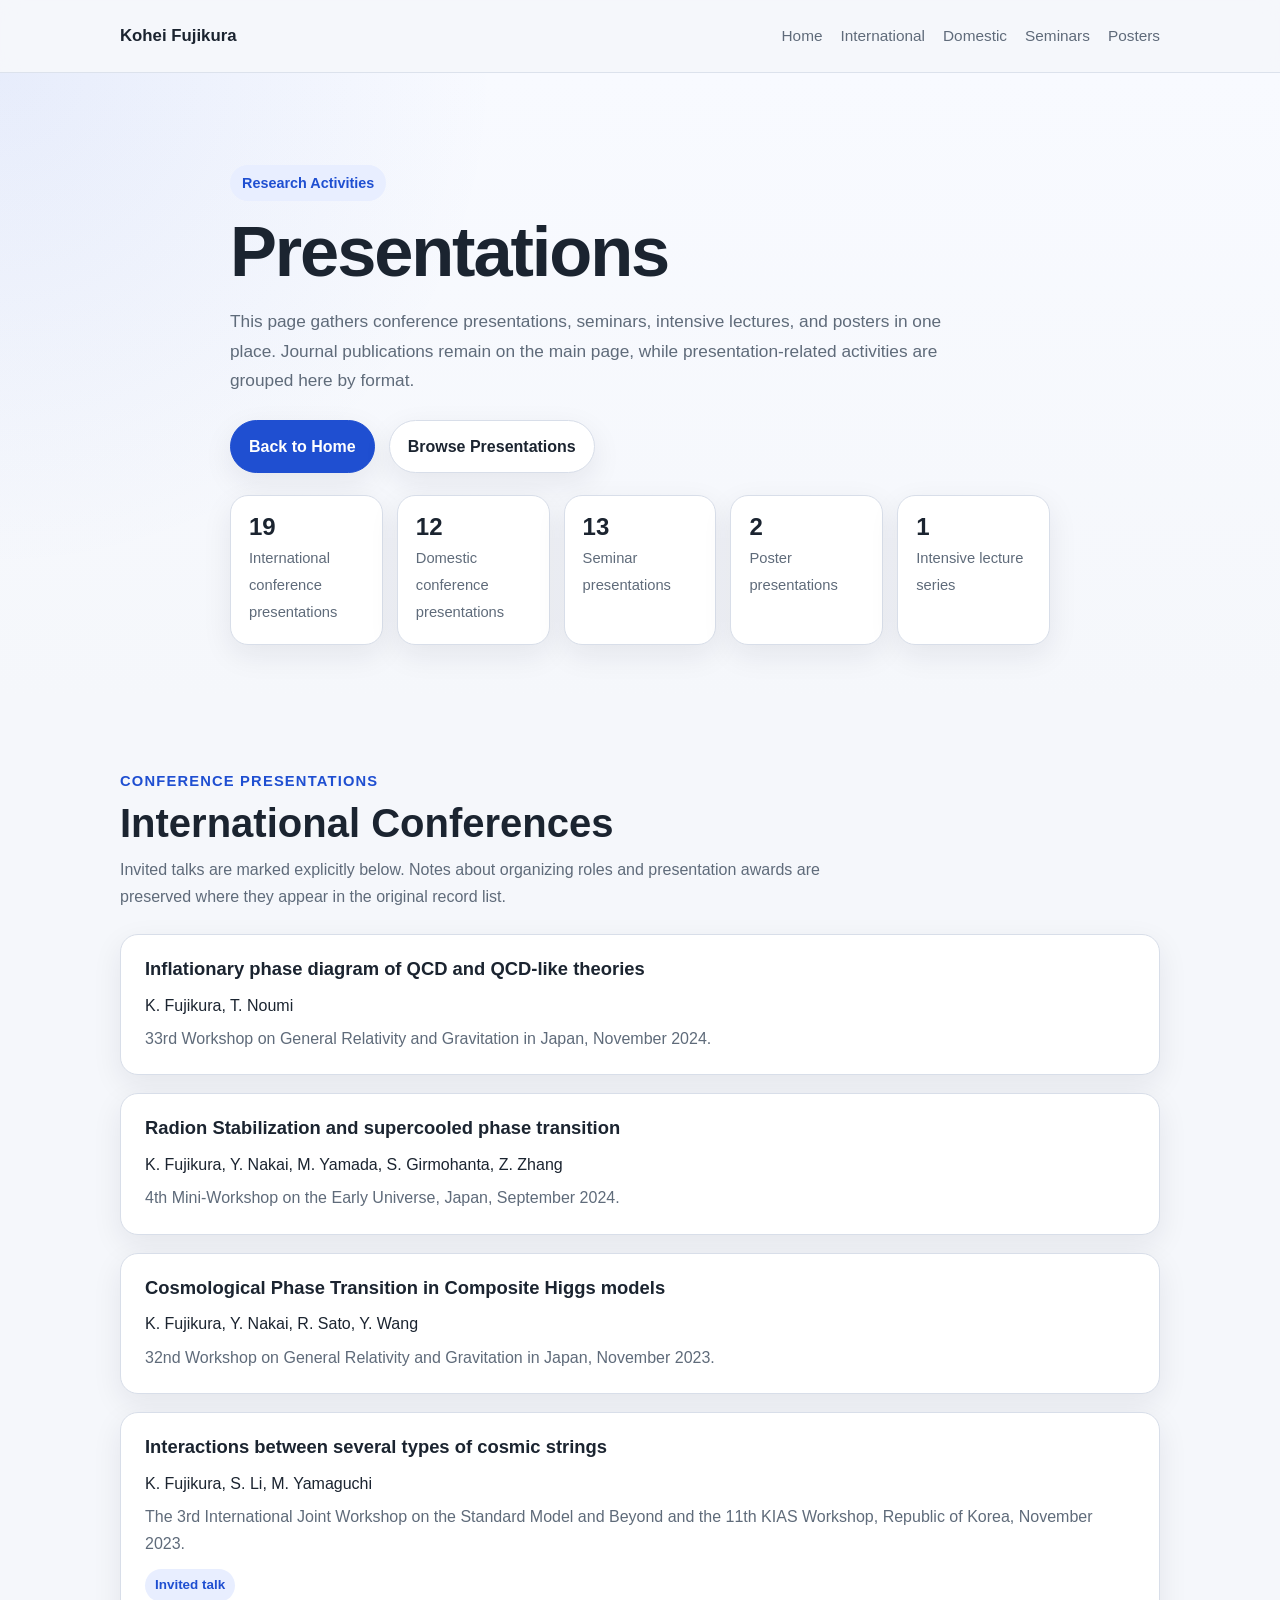
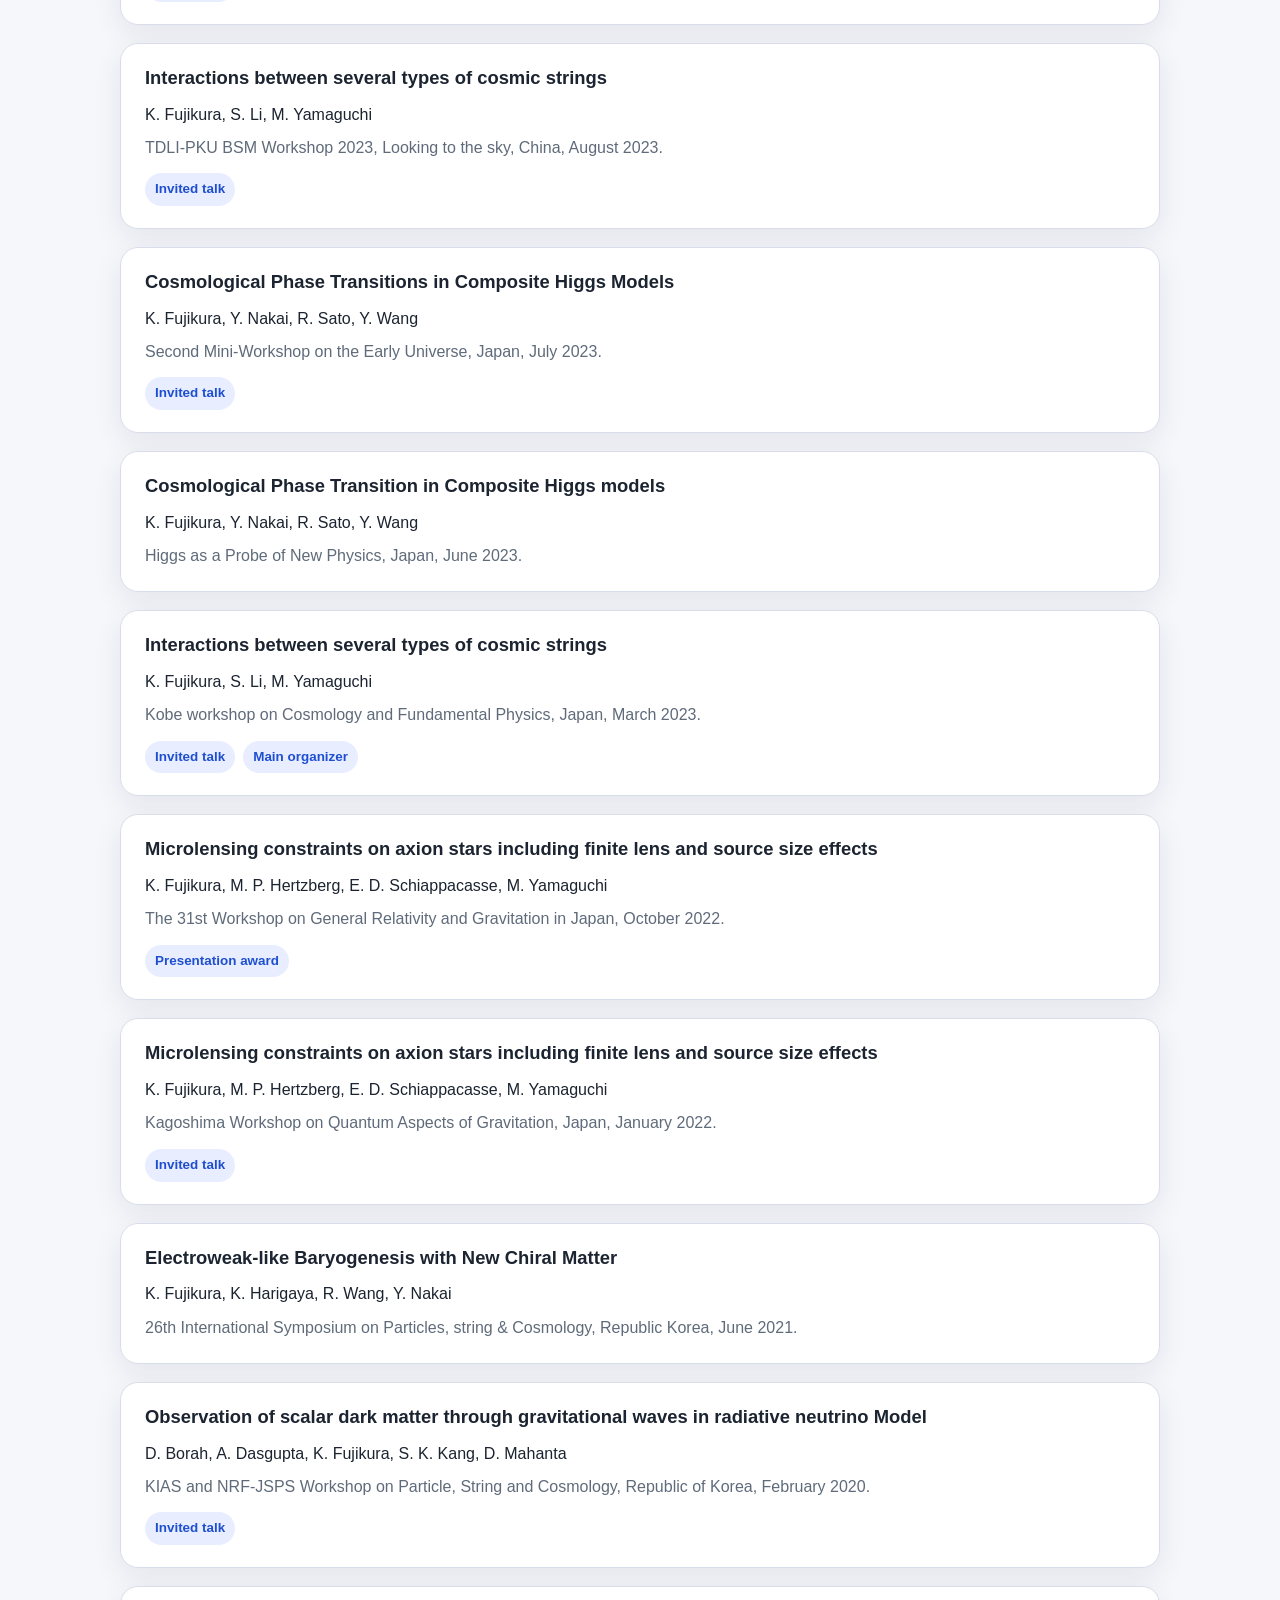
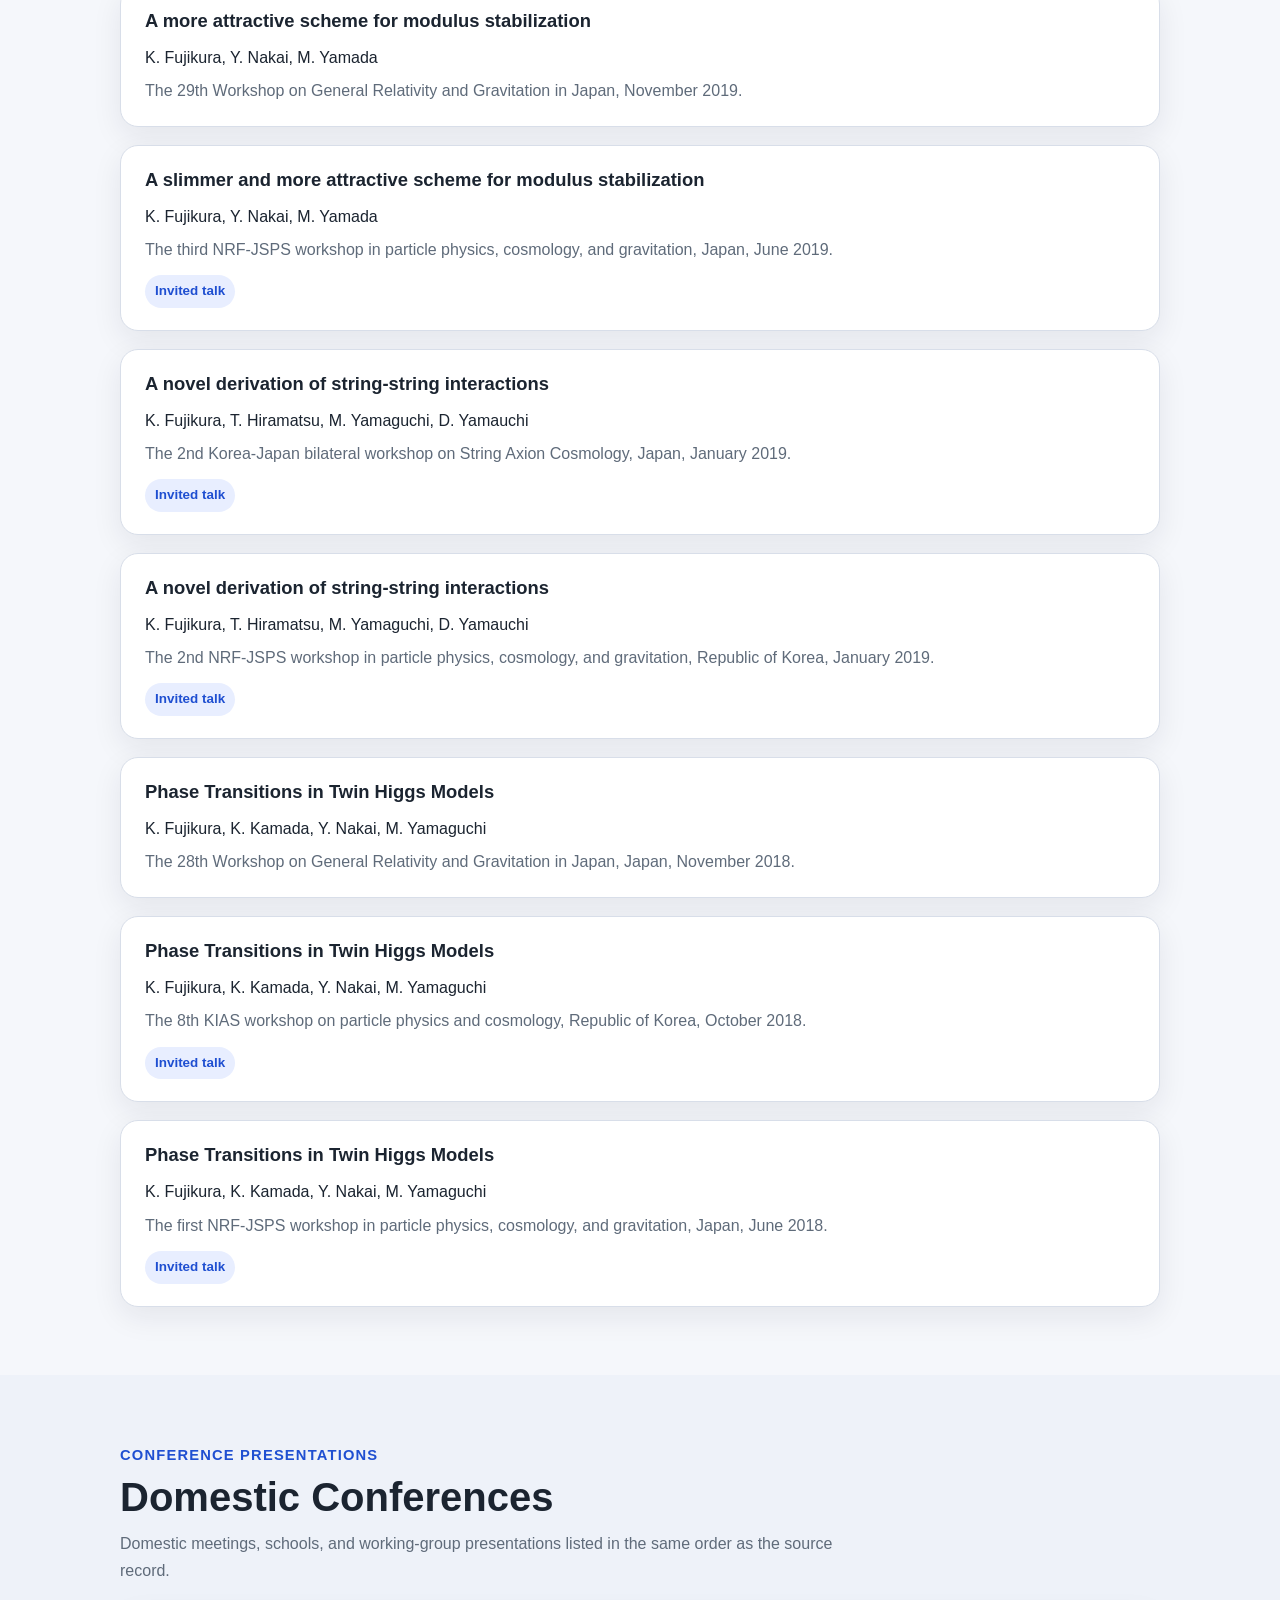
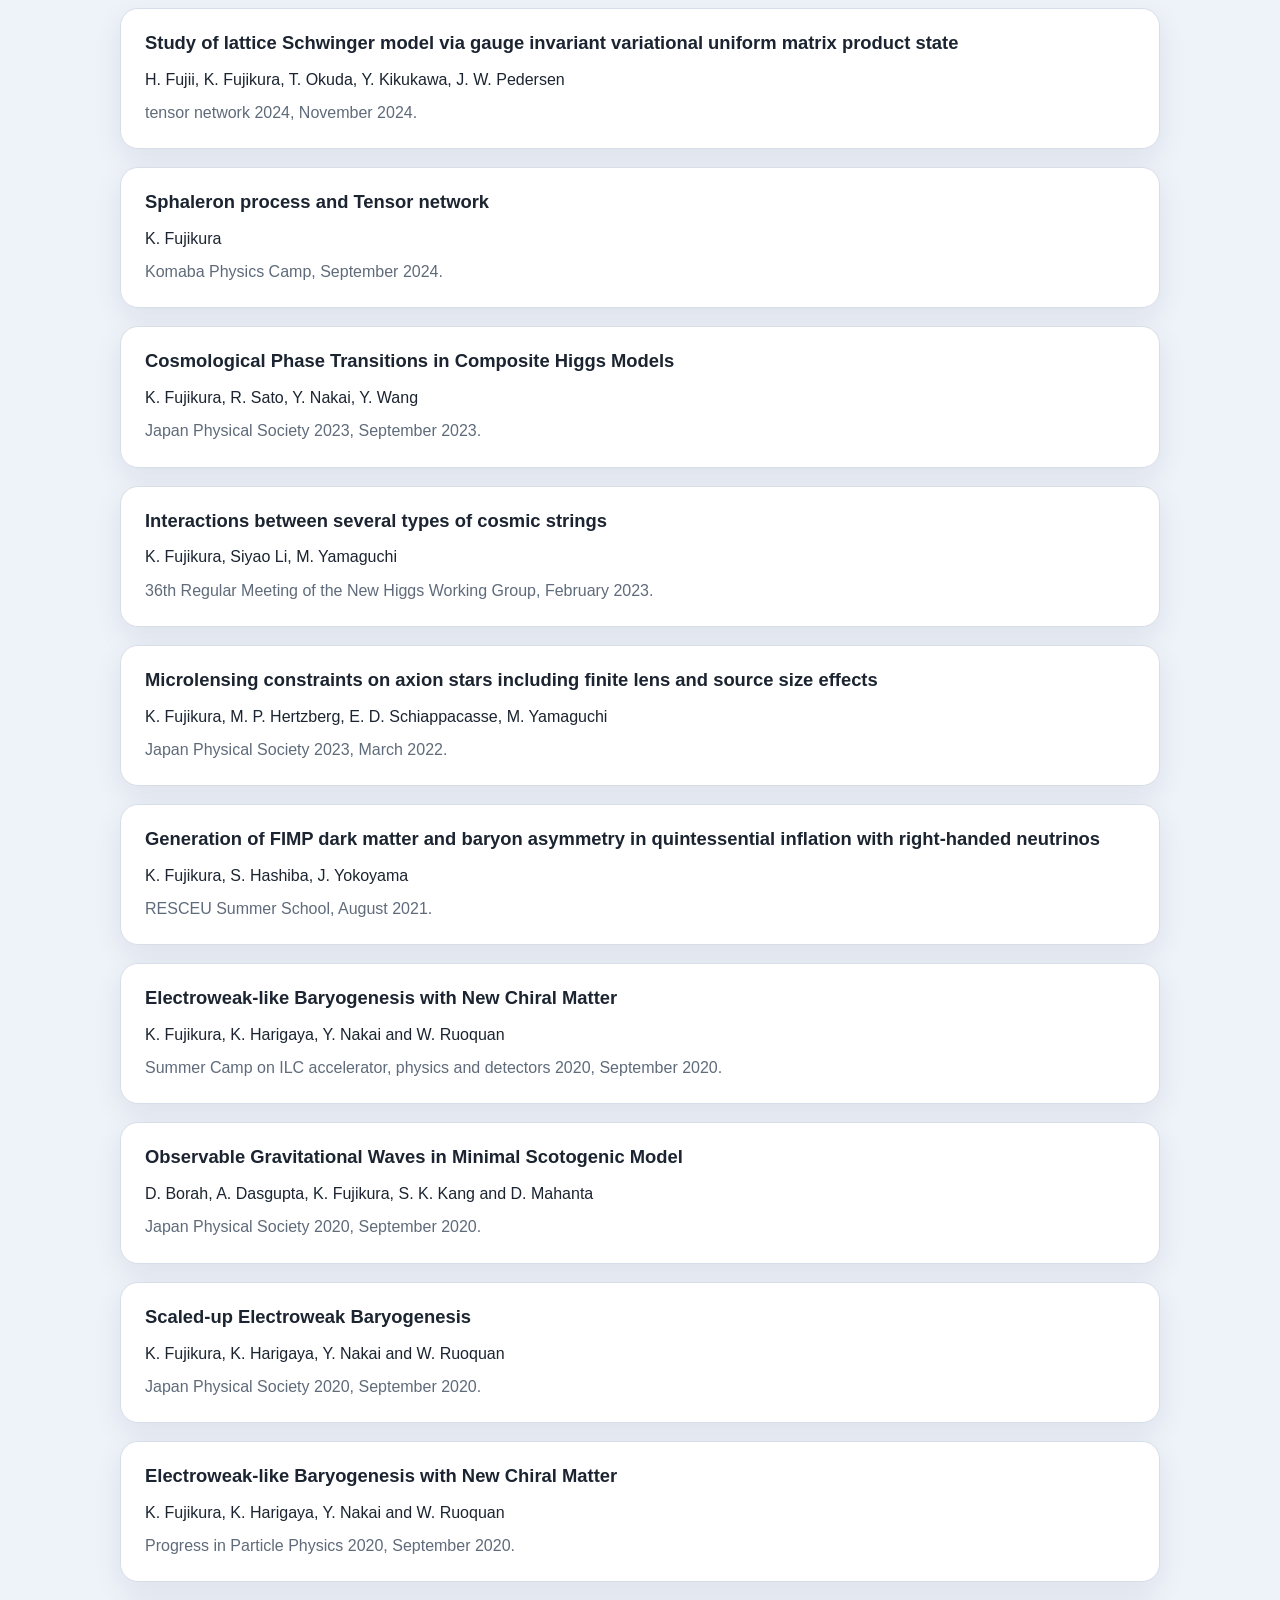
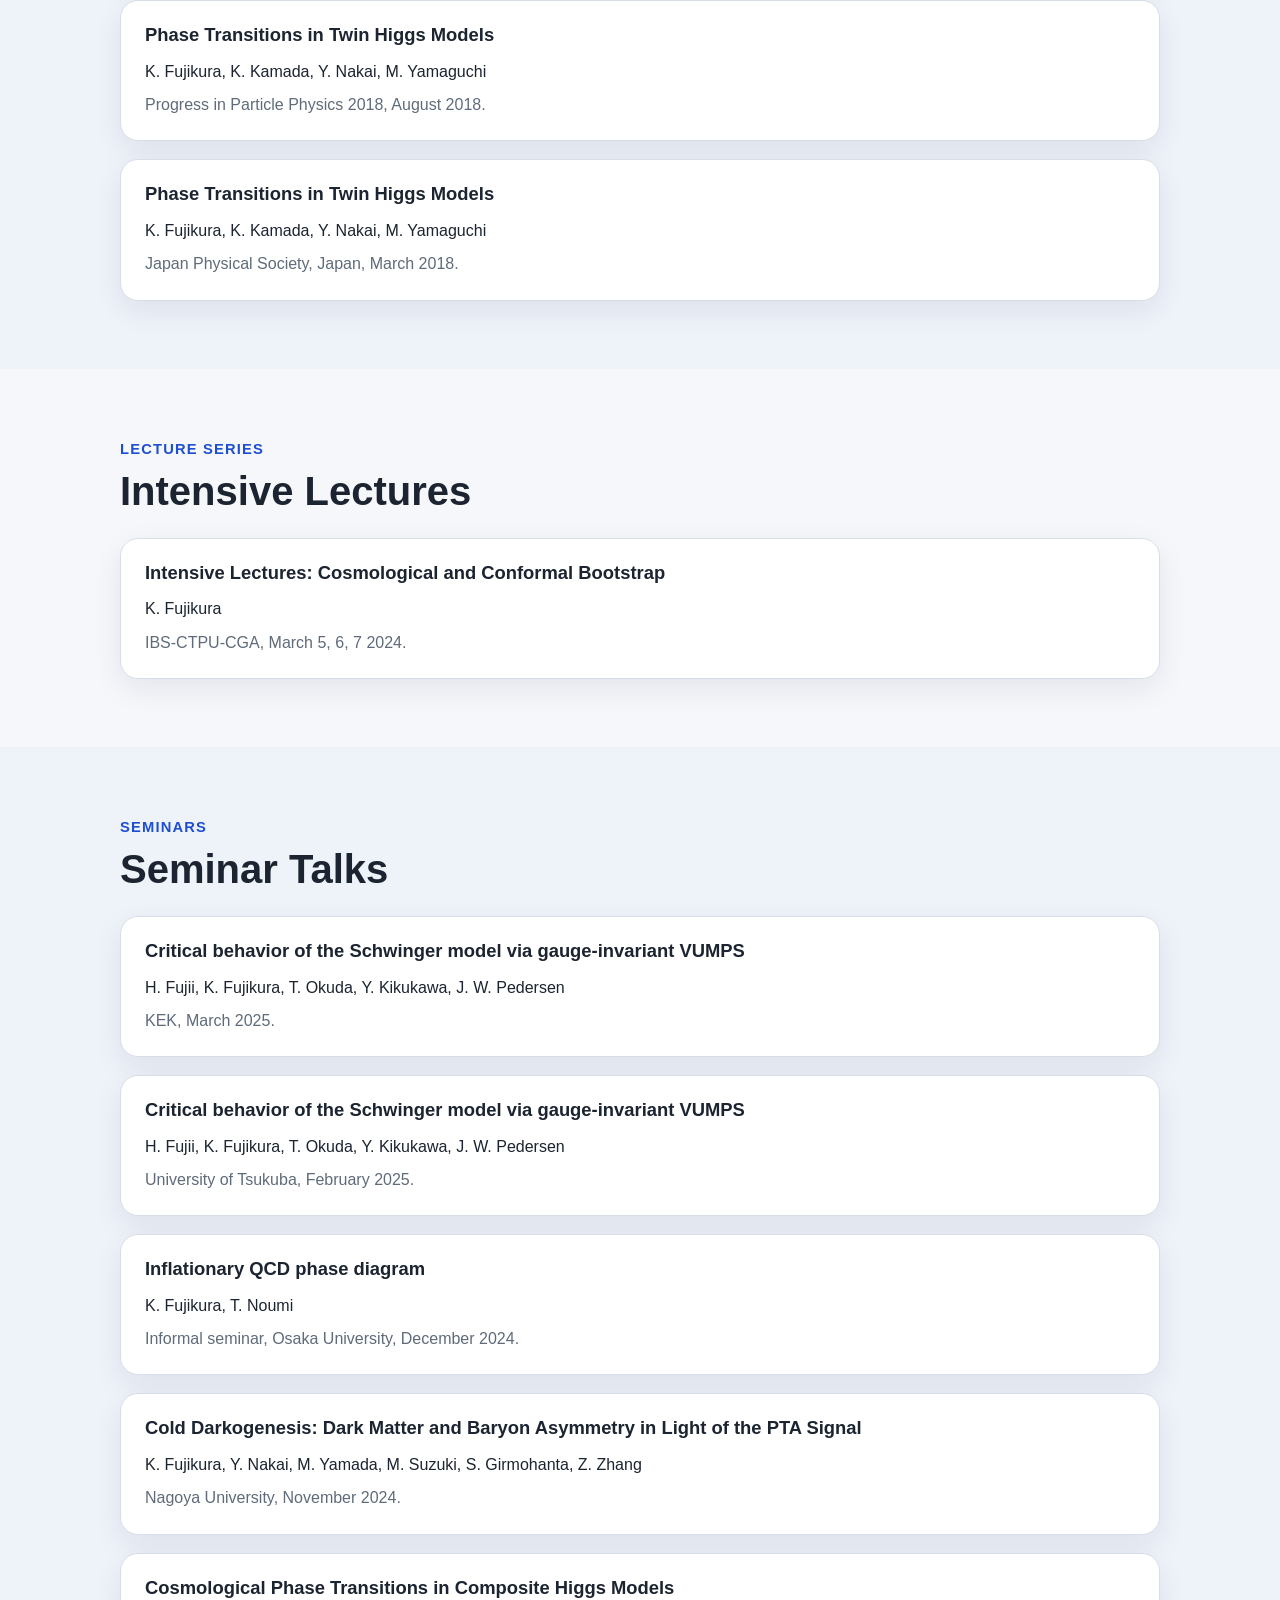
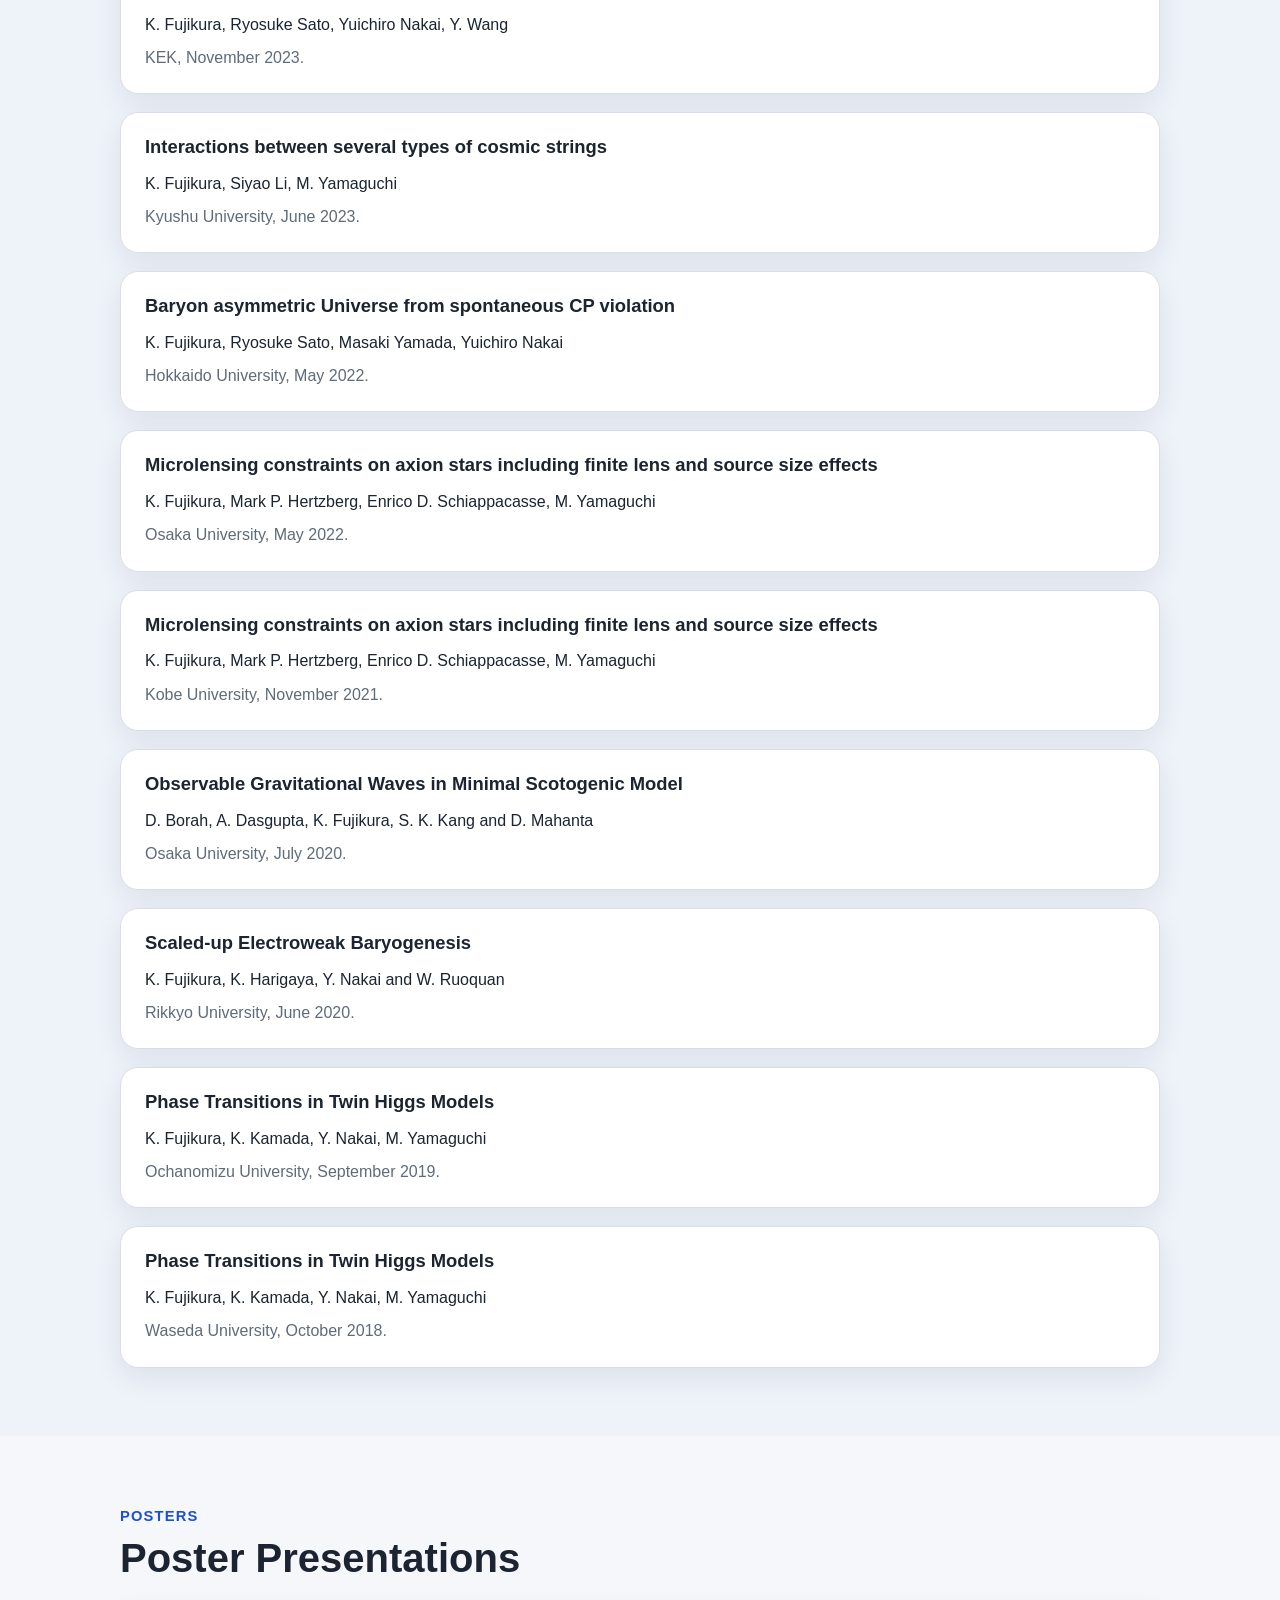
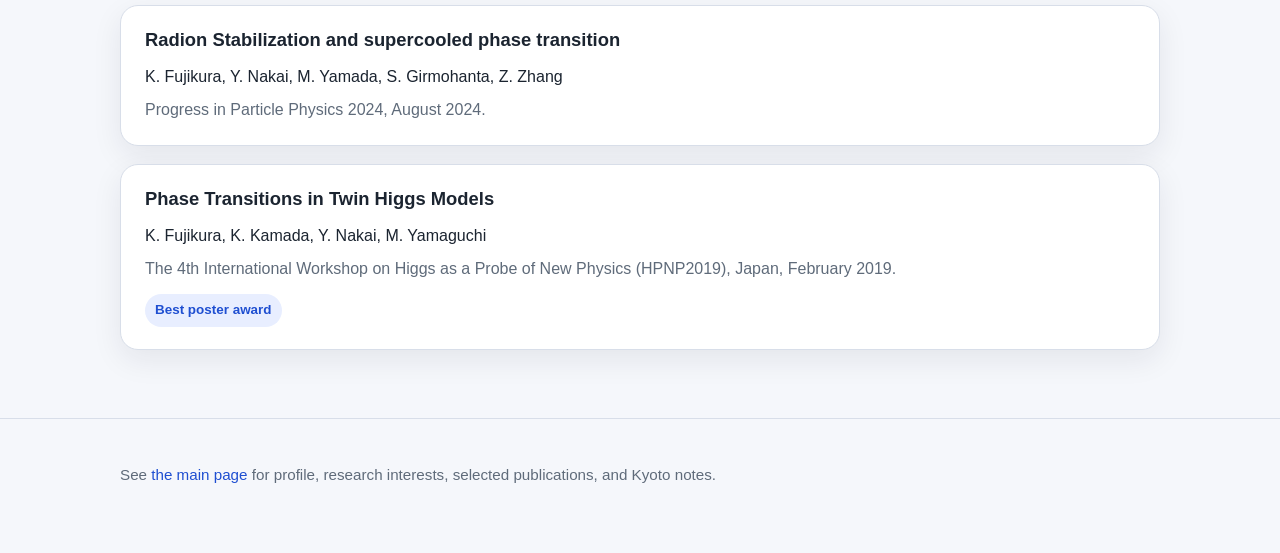
==== talks.html @ 51388316 "c" ====
<!DOCTYPE html>
<html lang="en">
<head>
  <meta charset="UTF-8">
  <meta name="viewport" content="width=device-width, initial-scale=1.0">
  <title>Presentations | Kohei Fujikura</title>
  <meta name="description" content="Conference presentations, seminars, intensive lectures, and posters by Kohei Fujikura.">
  <style>
    :root {
      --bg: #f5f7fb;
      --bg-alt: #eef2f9;
      --surface: #ffffff;
      --text: #1b2430;
      --muted: #5f6b7a;
      --line: #d8dee9;
      --accent: #1f4fd1;
      --accent-soft: #e8eeff;
      --max-width: 1040px;
      --radius: 18px;
      --shadow: 0 10px 30px rgba(20, 30, 50, 0.08);
    }

    * {
      box-sizing: border-box;
    }

    html {
      scroll-behavior: smooth;
    }

    body {
      margin: 0;
      font-family: -apple-system, BlinkMacSystemFont, "Segoe UI", Roboto, Helvetica, Arial, sans-serif;
      color: var(--text);
      background: var(--bg);
      line-height: 1.7;
    }

    a {
      color: var(--accent);
      text-decoration: none;
    }

    a:hover {
      text-decoration: underline;
    }

    .container {
      width: min(var(--max-width), calc(100% - 40px));
      margin: 0 auto;
    }

    .site-header {
      position: sticky;
      top: 0;
      z-index: 20;
      backdrop-filter: blur(10px);
      background: rgba(245, 247, 251, 0.9);
      border-bottom: 1px solid rgba(216, 222, 233, 0.85);
    }

    .nav {
      display: flex;
      justify-content: space-between;
      align-items: center;
      min-height: 72px;
      gap: 20px;
    }

    .logo {
      font-weight: 700;
      font-size: 1.05rem;
      color: var(--text);
    }

    .logo:hover {
      text-decoration: none;
    }

    .nav-links {
      display: flex;
      gap: 18px;
      flex-wrap: wrap;
    }

    .nav-links a {
      color: var(--muted);
      font-size: 0.96rem;
    }

    .hero {
      padding: 92px 0 56px;
      background:
        radial-gradient(circle at top left, rgba(31, 79, 209, 0.08), transparent 35%),
        linear-gradient(to bottom, #f8faff, #f5f7fb);
    }

    .hero-inner {
      max-width: 820px;
    }

    .eyebrow {
      display: inline-block;
      margin: 0 0 14px;
      padding: 6px 12px;
      border-radius: 999px;
      background: var(--accent-soft);
      color: var(--accent);
      font-size: 0.9rem;
      font-weight: 600;
    }

    .hero h1 {
      margin: 0 0 18px;
      font-size: clamp(2.4rem, 6vw, 4.4rem);
      line-height: 1.05;
      letter-spacing: -0.03em;
    }

    .hero-text {
      margin: 0 0 24px;
      color: var(--muted);
      font-size: 1.08rem;
      max-width: 720px;
    }

    .hero-links {
      display: flex;
      gap: 14px;
      flex-wrap: wrap;
      margin-bottom: 22px;
    }

    .button {
      display: inline-block;
      padding: 12px 18px;
      border-radius: 999px;
      border: 1px solid var(--line);
      background: var(--surface);
      color: var(--text);
      font-weight: 600;
      box-shadow: var(--shadow);
    }

    .button:hover {
      text-decoration: none;
      transform: translateY(-1px);
    }

    .button.primary {
      background: var(--accent);
      color: white;
      border-color: var(--accent);
    }

    .stats {
      display: grid;
      grid-template-columns: repeat(auto-fit, minmax(140px, 1fr));
      gap: 14px;
    }

    .stat-card,
    .card {
      background: var(--surface);
      border: 1px solid var(--line);
      border-radius: var(--radius);
      box-shadow: var(--shadow);
    }

    .stat-card {
      padding: 18px;
    }

    .stat-card strong {
      display: block;
      margin-bottom: 4px;
      font-size: 1.5rem;
      line-height: 1.1;
    }

    .stat-card span {
      color: var(--muted);
      font-size: 0.92rem;
    }

    .section {
      padding: 68px 0;
    }

    .section.alt {
      background: var(--bg-alt);
    }

    .section-heading {
      margin-bottom: 24px;
    }

    .section-label {
      margin: 0 0 6px;
      color: var(--accent);
      font-weight: 700;
      font-size: 0.92rem;
      text-transform: uppercase;
      letter-spacing: 0.08em;
    }

    .section h2 {
      margin: 0 0 10px;
      font-size: clamp(1.7rem, 4vw, 2.5rem);
      line-height: 1.15;
    }

    .section-intro {
      margin: 0;
      color: var(--muted);
      max-width: 760px;
    }

    .talk-list {
      display: grid;
      gap: 18px;
    }

    .card {
      padding: 22px 24px;
    }

    .talk-title {
      margin: 0 0 10px;
      font-size: 1.15rem;
      line-height: 1.35;
    }

    .talk-authors,
    .talk-meta,
    .talk-note {
      margin: 0;
    }

    .talk-authors {
      margin-bottom: 6px;
    }

    .talk-meta,
    .talk-note {
      color: var(--muted);
    }

    .talk-note {
      margin-top: 10px;
    }

    .badge-row {
      display: flex;
      gap: 8px;
      flex-wrap: wrap;
      margin-top: 12px;
    }

    .badge {
      display: inline-flex;
      align-items: center;
      padding: 5px 10px;
      border-radius: 999px;
      background: var(--accent-soft);
      color: var(--accent);
      font-size: 0.84rem;
      font-weight: 600;
    }

    .site-footer {
      padding: 28px 0 50px;
      border-top: 1px solid var(--line);
      background: var(--bg);
    }

    .footer-inner {
      color: var(--muted);
      font-size: 0.95rem;
    }

    @media (max-width: 720px) {
      .nav {
        padding: 12px 0;
        align-items: flex-start;
        flex-direction: column;
      }

      .hero {
        padding: 72px 0 46px;
      }

      .card,
      .stat-card {
        padding: 20px;
      }
    }
  </style>
</head>
<body>
  <header class="site-header">
    <div class="container nav">
      <a href="index.html" class="logo">Kohei Fujikura</a>
      <nav class="nav-links">
        <a href="index.html">Home</a>
        <a href="#international">International</a>
        <a href="#domestic">Domestic</a>
        <a href="#seminars">Seminars</a>
        <a href="#posters">Posters</a>
      </nav>
    </div>
  </header>

  <main>
    <section class="hero">
      <div class="container hero-inner">
        <span class="eyebrow">Research Activities</span>
        <h1>Presentations</h1>
        <p class="hero-text">
          This page gathers conference presentations, seminars, intensive lectures, and posters in one place. Journal publications remain on the main page, while presentation-related activities are grouped here by format.
        </p>
        <div class="hero-links">
          <a class="button primary" href="index.html">Back to Home</a>
          <a class="button" href="#international">Browse Presentations</a>
        </div>
        <div class="stats">
          <div class="stat-card">
            <strong>19</strong>
            <span>International conference presentations</span>
          </div>
          <div class="stat-card">
            <strong>12</strong>
            <span>Domestic conference presentations</span>
          </div>
          <div class="stat-card">
            <strong>13</strong>
            <span>Seminar presentations</span>
          </div>
          <div class="stat-card">
            <strong>2</strong>
            <span>Poster presentations</span>
          </div>
          <div class="stat-card">
            <strong>1</strong>
            <span>Intensive lecture series</span>
          </div>
        </div>
      </div>
    </section>

    <section id="international" class="section">
      <div class="container">
        <div class="section-heading">
          <p class="section-label">Conference Presentations</p>
          <h2>International Conferences</h2>
          <p class="section-intro">
            Invited talks are marked explicitly below. Notes about organizing roles and presentation awards are preserved where they appear in the original record list.
          </p>
        </div>
        <div class="talk-list">
          <article class="card">
            <h3 class="talk-title">Inflationary phase diagram of QCD and QCD-like theories</h3>
            <p class="talk-authors">K. Fujikura, T. Noumi</p>
            <p class="talk-meta">33rd Workshop on General Relativity and Gravitation in Japan, November 2024.</p>
          </article>
          <article class="card">
            <h3 class="talk-title">Radion Stabilization and supercooled phase transition</h3>
            <p class="talk-authors">K. Fujikura, Y. Nakai, M. Yamada, S. Girmohanta, Z. Zhang</p>
            <p class="talk-meta">4th Mini-Workshop on the Early Universe, Japan, September 2024.</p>
          </article>
          <article class="card">
            <h3 class="talk-title">Cosmological Phase Transition in Composite Higgs models</h3>
            <p class="talk-authors">K. Fujikura, Y. Nakai, R. Sato, Y. Wang</p>
            <p class="talk-meta">32nd Workshop on General Relativity and Gravitation in Japan, November 2023.</p>
          </article>
          <article class="card">
            <h3 class="talk-title">Interactions between several types of cosmic strings</h3>
            <p class="talk-authors">K. Fujikura, S. Li, M. Yamaguchi</p>
            <p class="talk-meta">The 3rd International Joint Workshop on the Standard Model and Beyond and the 11th KIAS Workshop, Republic of Korea, November 2023.</p>
            <div class="badge-row">
              <span class="badge">Invited talk</span>
            </div>
          </article>
          <article class="card">
            <h3 class="talk-title">Interactions between several types of cosmic strings</h3>
            <p class="talk-authors">K. Fujikura, S. Li, M. Yamaguchi</p>
            <p class="talk-meta">TDLI-PKU BSM Workshop 2023, Looking to the sky, China, August 2023.</p>
            <div class="badge-row">
              <span class="badge">Invited talk</span>
            </div>
          </article>
          <article class="card">
            <h3 class="talk-title">Cosmological Phase Transitions in Composite Higgs Models</h3>
            <p class="talk-authors">K. Fujikura, Y. Nakai, R. Sato, Y. Wang</p>
            <p class="talk-meta">Second Mini-Workshop on the Early Universe, Japan, July 2023.</p>
            <div class="badge-row">
              <span class="badge">Invited talk</span>
            </div>
          </article>
          <article class="card">
            <h3 class="talk-title">Cosmological Phase Transition in Composite Higgs models</h3>
            <p class="talk-authors">K. Fujikura, Y. Nakai, R. Sato, Y. Wang</p>
            <p class="talk-meta">Higgs as a Probe of New Physics, Japan, June 2023.</p>
          </article>
          <article class="card">
            <h3 class="talk-title">Interactions between several types of cosmic strings</h3>
            <p class="talk-authors">K. Fujikura, S. Li, M. Yamaguchi</p>
            <p class="talk-meta">Kobe workshop on Cosmology and Fundamental Physics, Japan, March 2023.</p>
            <div class="badge-row">
              <span class="badge">Invited talk</span>
              <span class="badge">Main organizer</span>
            </div>
          </article>
          <article class="card">
            <h3 class="talk-title">Microlensing constraints on axion stars including finite lens and source size effects</h3>
            <p class="talk-authors">K. Fujikura, M. P. Hertzberg, E. D. Schiappacasse, M. Yamaguchi</p>
            <p class="talk-meta">The 31st Workshop on General Relativity and Gravitation in Japan, October 2022.</p>
            <div class="badge-row">
              <span class="badge">Presentation award</span>
            </div>
          </article>
          <article class="card">
            <h3 class="talk-title">Microlensing constraints on axion stars including finite lens and source size effects</h3>
            <p class="talk-authors">K. Fujikura, M. P. Hertzberg, E. D. Schiappacasse, M. Yamaguchi</p>
            <p class="talk-meta">Kagoshima Workshop on Quantum Aspects of Gravitation, Japan, January 2022.</p>
            <div class="badge-row">
              <span class="badge">Invited talk</span>
            </div>
          </article>
          <article class="card">
            <h3 class="talk-title">Electroweak-like Baryogenesis with New Chiral Matter</h3>
            <p class="talk-authors">K. Fujikura, K. Harigaya, R. Wang, Y. Nakai</p>
            <p class="talk-meta">26th International Symposium on Particles, string &amp; Cosmology, Republic Korea, June 2021.</p>
          </article>
          <article class="card">
            <h3 class="talk-title">Observation of scalar dark matter through gravitational waves in radiative neutrino Model</h3>
            <p class="talk-authors">D. Borah, A. Dasgupta, K. Fujikura, S. K. Kang, D. Mahanta</p>
            <p class="talk-meta">KIAS and NRF-JSPS Workshop on Particle, String and Cosmology, Republic of Korea, February 2020.</p>
            <div class="badge-row">
              <span class="badge">Invited talk</span>
            </div>
          </article>
          <article class="card">
            <h3 class="talk-title">A more attractive scheme for modulus stabilization</h3>
            <p class="talk-authors">K. Fujikura, Y. Nakai, M. Yamada</p>
            <p class="talk-meta">The 29th Workshop on General Relativity and Gravitation in Japan, November 2019.</p>
          </article>
          <article class="card">
            <h3 class="talk-title">A slimmer and more attractive scheme for modulus stabilization</h3>
            <p class="talk-authors">K. Fujikura, Y. Nakai, M. Yamada</p>
            <p class="talk-meta">The third NRF-JSPS workshop in particle physics, cosmology, and gravitation, Japan, June 2019.</p>
            <div class="badge-row">
              <span class="badge">Invited talk</span>
            </div>
          </article>
          <article class="card">
            <h3 class="talk-title">A novel derivation of string-string interactions</h3>
            <p class="talk-authors">K. Fujikura, T. Hiramatsu, M. Yamaguchi, D. Yamauchi</p>
            <p class="talk-meta">The 2nd Korea-Japan bilateral workshop on String Axion Cosmology, Japan, January 2019.</p>
            <div class="badge-row">
              <span class="badge">Invited talk</span>
            </div>
          </article>
          <article class="card">
            <h3 class="talk-title">A novel derivation of string-string interactions</h3>
            <p class="talk-authors">K. Fujikura, T. Hiramatsu, M. Yamaguchi, D. Yamauchi</p>
            <p class="talk-meta">The 2nd NRF-JSPS workshop in particle physics, cosmology, and gravitation, Republic of Korea, January 2019.</p>
            <div class="badge-row">
              <span class="badge">Invited talk</span>
            </div>
          </article>
          <article class="card">
            <h3 class="talk-title">Phase Transitions in Twin Higgs Models</h3>
            <p class="talk-authors">K. Fujikura, K. Kamada, Y. Nakai, M. Yamaguchi</p>
            <p class="talk-meta">The 28th Workshop on General Relativity and Gravitation in Japan, Japan, November 2018.</p>
          </article>
          <article class="card">
            <h3 class="talk-title">Phase Transitions in Twin Higgs Models</h3>
            <p class="talk-authors">K. Fujikura, K. Kamada, Y. Nakai, M. Yamaguchi</p>
            <p class="talk-meta">The 8th KIAS workshop on particle physics and cosmology, Republic of Korea, October 2018.</p>
            <div class="badge-row">
              <span class="badge">Invited talk</span>
            </div>
          </article>
          <article class="card">
            <h3 class="talk-title">Phase Transitions in Twin Higgs Models</h3>
            <p class="talk-authors">K. Fujikura, K. Kamada, Y. Nakai, M. Yamaguchi</p>
            <p class="talk-meta">The first NRF-JSPS workshop in particle physics, cosmology, and gravitation, Japan, June 2018.</p>
            <div class="badge-row">
              <span class="badge">Invited talk</span>
            </div>
          </article>
        </div>
      </div>
    </section>

    <section id="domestic" class="section alt">
      <div class="container">
        <div class="section-heading">
          <p class="section-label">Conference Presentations</p>
          <h2>Domestic Conferences</h2>
          <p class="section-intro">
            Domestic meetings, schools, and working-group presentations listed in the same order as the source record.
          </p>
        </div>
        <div class="talk-list">
          <article class="card">
            <h3 class="talk-title">Study of lattice Schwinger model via gauge invariant variational uniform matrix product state</h3>
            <p class="talk-authors">H. Fujii, K. Fujikura, T. Okuda, Y. Kikukawa, J. W. Pedersen</p>
            <p class="talk-meta">tensor network 2024, November 2024.</p>
          </article>
          <article class="card">
            <h3 class="talk-title">Sphaleron process and Tensor network</h3>
            <p class="talk-authors">K. Fujikura</p>
            <p class="talk-meta">Komaba Physics Camp, September 2024.</p>
          </article>
          <article class="card">
            <h3 class="talk-title">Cosmological Phase Transitions in Composite Higgs Models</h3>
            <p class="talk-authors">K. Fujikura, R. Sato, Y. Nakai, Y. Wang</p>
            <p class="talk-meta">Japan Physical Society 2023, September 2023.</p>
          </article>
          <article class="card">
            <h3 class="talk-title">Interactions between several types of cosmic strings</h3>
            <p class="talk-authors">K. Fujikura, Siyao Li, M. Yamaguchi</p>
            <p class="talk-meta">36th Regular Meeting of the New Higgs Working Group, February 2023.</p>
          </article>
          <article class="card">
            <h3 class="talk-title">Microlensing constraints on axion stars including finite lens and source size effects</h3>
            <p class="talk-authors">K. Fujikura, M. P. Hertzberg, E. D. Schiappacasse, M. Yamaguchi</p>
            <p class="talk-meta">Japan Physical Society 2023, March 2022.</p>
          </article>
          <article class="card">
            <h3 class="talk-title">Generation of FIMP dark matter and baryon asymmetry in quintessential inflation with right-handed neutrinos</h3>
            <p class="talk-authors">K. Fujikura, S. Hashiba, J. Yokoyama</p>
            <p class="talk-meta">RESCEU Summer School, August 2021.</p>
          </article>
          <article class="card">
            <h3 class="talk-title">Electroweak-like Baryogenesis with New Chiral Matter</h3>
            <p class="talk-authors">K. Fujikura, K. Harigaya, Y. Nakai and W. Ruoquan</p>
            <p class="talk-meta">Summer Camp on ILC accelerator, physics and detectors 2020, September 2020.</p>
          </article>
          <article class="card">
            <h3 class="talk-title">Observable Gravitational Waves in Minimal Scotogenic Model</h3>
            <p class="talk-authors">D. Borah, A. Dasgupta, K. Fujikura, S. K. Kang and D. Mahanta</p>
            <p class="talk-meta">Japan Physical Society 2020, September 2020.</p>
          </article>
          <article class="card">
            <h3 class="talk-title">Scaled-up Electroweak Baryogenesis</h3>
            <p class="talk-authors">K. Fujikura, K. Harigaya, Y. Nakai and W. Ruoquan</p>
            <p class="talk-meta">Japan Physical Society 2020, September 2020.</p>
          </article>
          <article class="card">
            <h3 class="talk-title">Electroweak-like Baryogenesis with New Chiral Matter</h3>
            <p class="talk-authors">K. Fujikura, K. Harigaya, Y. Nakai and W. Ruoquan</p>
            <p class="talk-meta">Progress in Particle Physics 2020, September 2020.</p>
          </article>
          <article class="card">
            <h3 class="talk-title">Phase Transitions in Twin Higgs Models</h3>
            <p class="talk-authors">K. Fujikura, K. Kamada, Y. Nakai, M. Yamaguchi</p>
            <p class="talk-meta">Progress in Particle Physics 2018, August 2018.</p>
          </article>
          <article class="card">
            <h3 class="talk-title">Phase Transitions in Twin Higgs Models</h3>
            <p class="talk-authors">K. Fujikura, K. Kamada, Y. Nakai, M. Yamaguchi</p>
            <p class="talk-meta">Japan Physical Society, Japan, March 2018.</p>
          </article>
        </div>
      </div>
    </section>

    <section id="lectures" class="section">
      <div class="container">
        <div class="section-heading">
          <p class="section-label">Lecture Series</p>
          <h2>Intensive Lectures</h2>
        </div>
        <div class="talk-list">
          <article class="card">
            <h3 class="talk-title">Intensive Lectures: Cosmological and Conformal Bootstrap</h3>
            <p class="talk-authors">K. Fujikura</p>
            <p class="talk-meta">IBS-CTPU-CGA, March 5, 6, 7 2024.</p>
          </article>
        </div>
      </div>
    </section>

    <section id="seminars" class="section alt">
      <div class="container">
        <div class="section-heading">
          <p class="section-label">Seminars</p>
          <h2>Seminar Talks</h2>
        </div>
        <div class="talk-list">
          <article class="card">
            <h3 class="talk-title">Critical behavior of the Schwinger model via gauge-invariant VUMPS</h3>
            <p class="talk-authors">H. Fujii, K. Fujikura, T. Okuda, Y. Kikukawa, J. W. Pedersen</p>
            <p class="talk-meta">KEK, March 2025.</p>
          </article>
          <article class="card">
            <h3 class="talk-title">Critical behavior of the Schwinger model via gauge-invariant VUMPS</h3>
            <p class="talk-authors">H. Fujii, K. Fujikura, T. Okuda, Y. Kikukawa, J. W. Pedersen</p>
            <p class="talk-meta">University of Tsukuba, February 2025.</p>
          </article>
          <article class="card">
            <h3 class="talk-title">Inflationary QCD phase diagram</h3>
            <p class="talk-authors">K. Fujikura, T. Noumi</p>
            <p class="talk-meta">Informal seminar, Osaka University, December 2024.</p>
          </article>
          <article class="card">
            <h3 class="talk-title">Cold Darkogenesis: Dark Matter and Baryon Asymmetry in Light of the PTA Signal</h3>
            <p class="talk-authors">K. Fujikura, Y. Nakai, M. Yamada, M. Suzuki, S. Girmohanta, Z. Zhang</p>
            <p class="talk-meta">Nagoya University, November 2024.</p>
          </article>
          <article class="card">
            <h3 class="talk-title">Cosmological Phase Transitions in Composite Higgs Models</h3>
            <p class="talk-authors">K. Fujikura, Ryosuke Sato, Yuichiro Nakai, Y. Wang</p>
            <p class="talk-meta">KEK, November 2023.</p>
          </article>
          <article class="card">
            <h3 class="talk-title">Interactions between several types of cosmic strings</h3>
            <p class="talk-authors">K. Fujikura, Siyao Li, M. Yamaguchi</p>
            <p class="talk-meta">Kyushu University, June 2023.</p>
          </article>
          <article class="card">
            <h3 class="talk-title">Baryon asymmetric Universe from spontaneous CP violation</h3>
            <p class="talk-authors">K. Fujikura, Ryosuke Sato, Masaki Yamada, Yuichiro Nakai</p>
            <p class="talk-meta">Hokkaido University, May 2022.</p>
          </article>
          <article class="card">
            <h3 class="talk-title">Microlensing constraints on axion stars including finite lens and source size effects</h3>
            <p class="talk-authors">K. Fujikura, Mark P. Hertzberg, Enrico D. Schiappacasse, M. Yamaguchi</p>
            <p class="talk-meta">Osaka University, May 2022.</p>
          </article>
          <article class="card">
            <h3 class="talk-title">Microlensing constraints on axion stars including finite lens and source size effects</h3>
            <p class="talk-authors">K. Fujikura, Mark P. Hertzberg, Enrico D. Schiappacasse, M. Yamaguchi</p>
            <p class="talk-meta">Kobe University, November 2021.</p>
          </article>
          <article class="card">
            <h3 class="talk-title">Observable Gravitational Waves in Minimal Scotogenic Model</h3>
            <p class="talk-authors">D. Borah, A. Dasgupta, K. Fujikura, S. K. Kang and D. Mahanta</p>
            <p class="talk-meta">Osaka University, July 2020.</p>
          </article>
          <article class="card">
            <h3 class="talk-title">Scaled-up Electroweak Baryogenesis</h3>
            <p class="talk-authors">K. Fujikura, K. Harigaya, Y. Nakai and W. Ruoquan</p>
            <p class="talk-meta">Rikkyo University, June 2020.</p>
          </article>
          <article class="card">
            <h3 class="talk-title">Phase Transitions in Twin Higgs Models</h3>
            <p class="talk-authors">K. Fujikura, K. Kamada, Y. Nakai, M. Yamaguchi</p>
            <p class="talk-meta">Ochanomizu University, September 2019.</p>
          </article>
          <article class="card">
            <h3 class="talk-title">Phase Transitions in Twin Higgs Models</h3>
            <p class="talk-authors">K. Fujikura, K. Kamada, Y. Nakai, M. Yamaguchi</p>
            <p class="talk-meta">Waseda University, October 2018.</p>
          </article>
        </div>
      </div>
    </section>

    <section id="posters" class="section">
      <div class="container">
        <div class="section-heading">
          <p class="section-label">Posters</p>
          <h2>Poster Presentations</h2>
        </div>
        <div class="talk-list">
          <article class="card">
            <h3 class="talk-title">Radion Stabilization and supercooled phase transition</h3>
            <p class="talk-authors">K. Fujikura, Y. Nakai, M. Yamada, S. Girmohanta, Z. Zhang</p>
            <p class="talk-meta">Progress in Particle Physics 2024, August 2024.</p>
          </article>
          <article class="card">
            <h3 class="talk-title">Phase Transitions in Twin Higgs Models</h3>
            <p class="talk-authors">K. Fujikura, K. Kamada, Y. Nakai, M. Yamaguchi</p>
            <p class="talk-meta">The 4th International Workshop on Higgs as a Probe of New Physics (HPNP2019), Japan, February 2019.</p>
            <div class="badge-row">
              <span class="badge">Best poster award</span>
            </div>
          </article>
        </div>
      </div>
    </section>
  </main>

  <footer class="site-footer">
    <div class="container footer-inner">
      <p>See <a href="index.html">the main page</a> for profile, research interests, selected publications, and Kyoto notes.</p>
    </div>
  </footer>
</body>
</html>
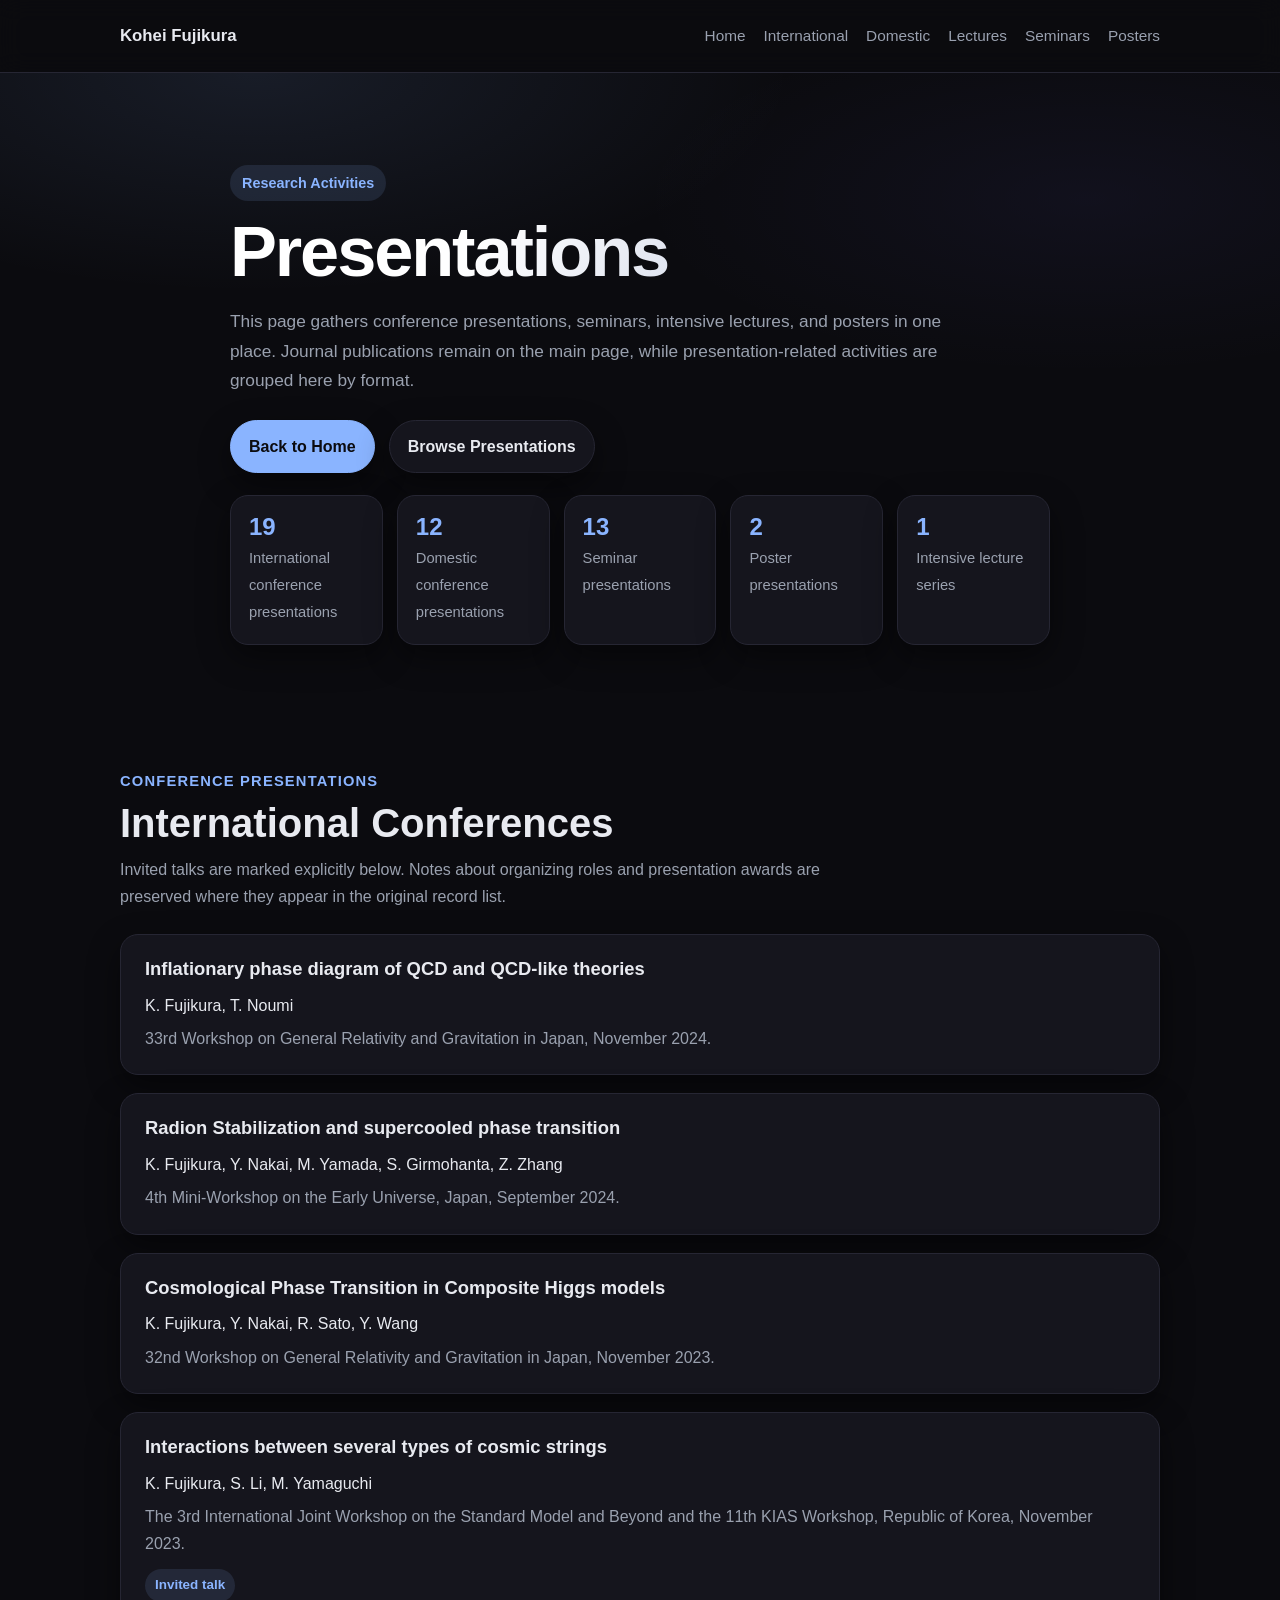
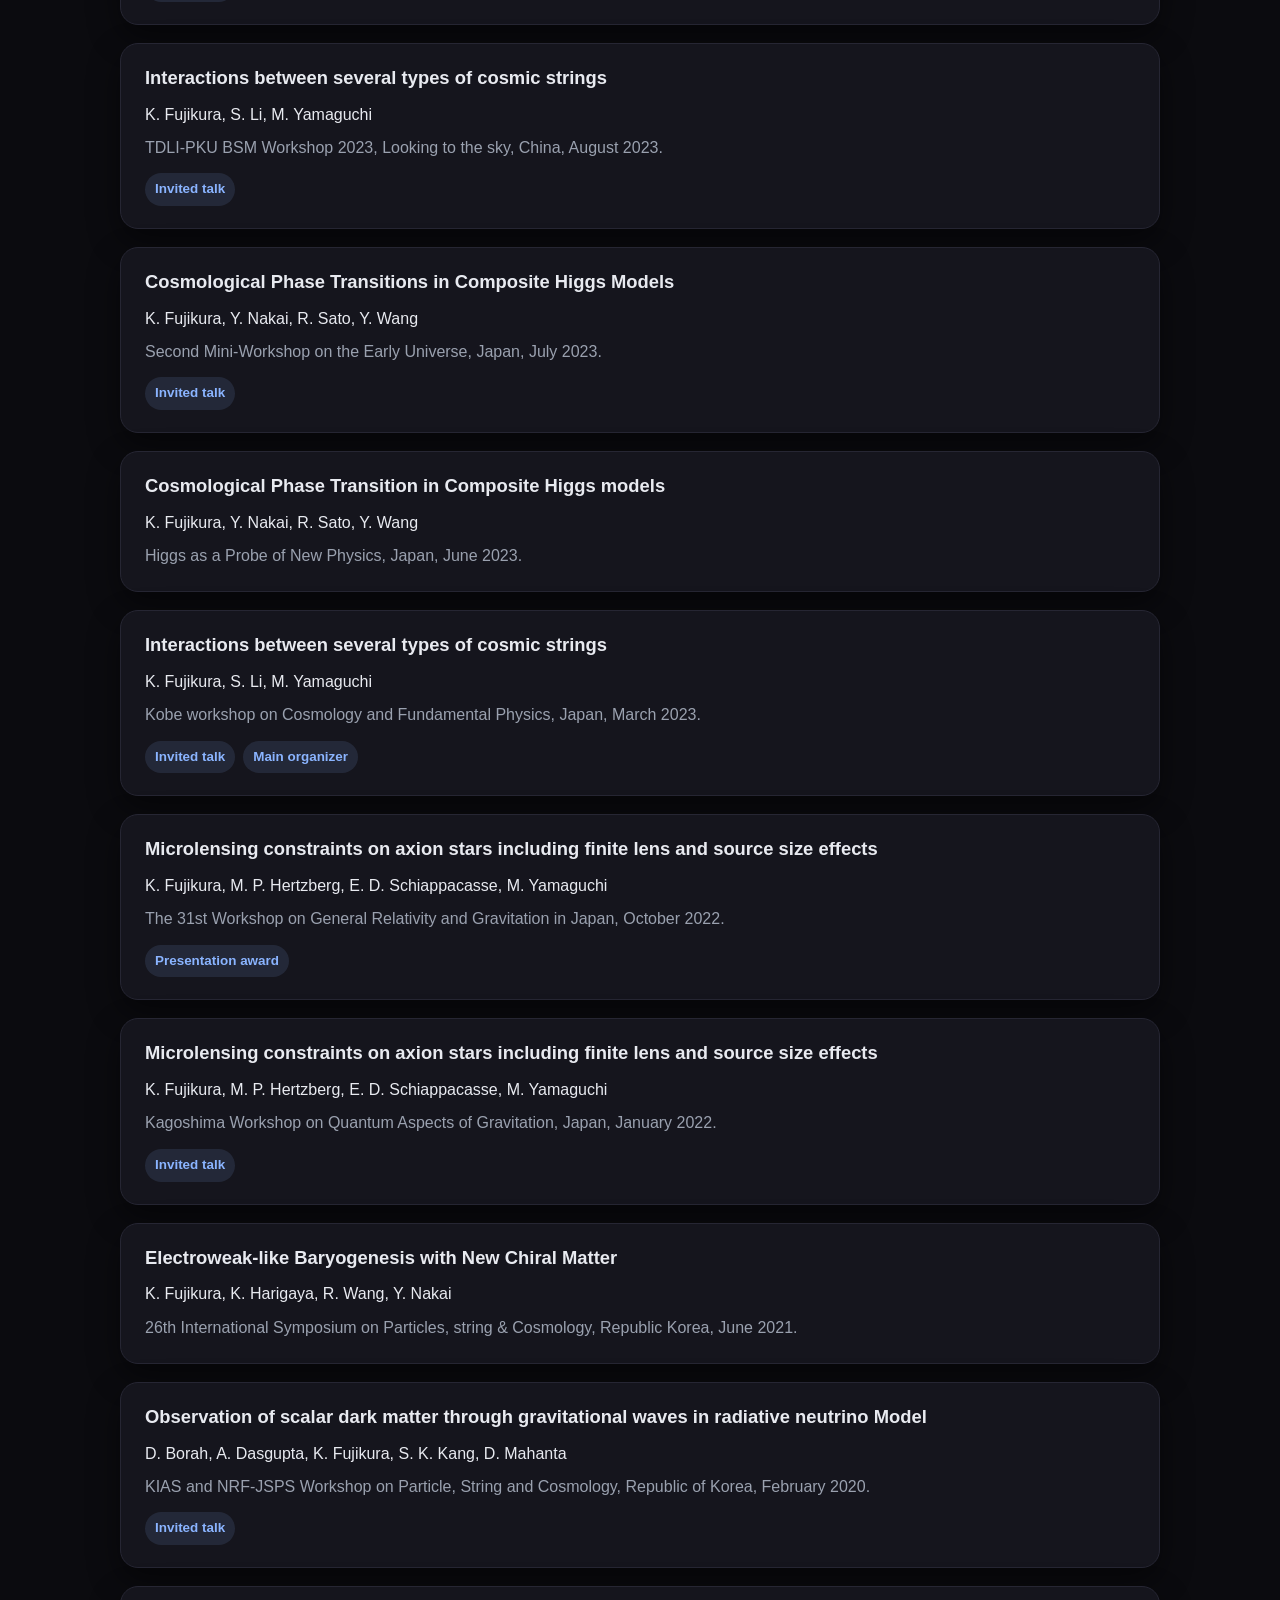
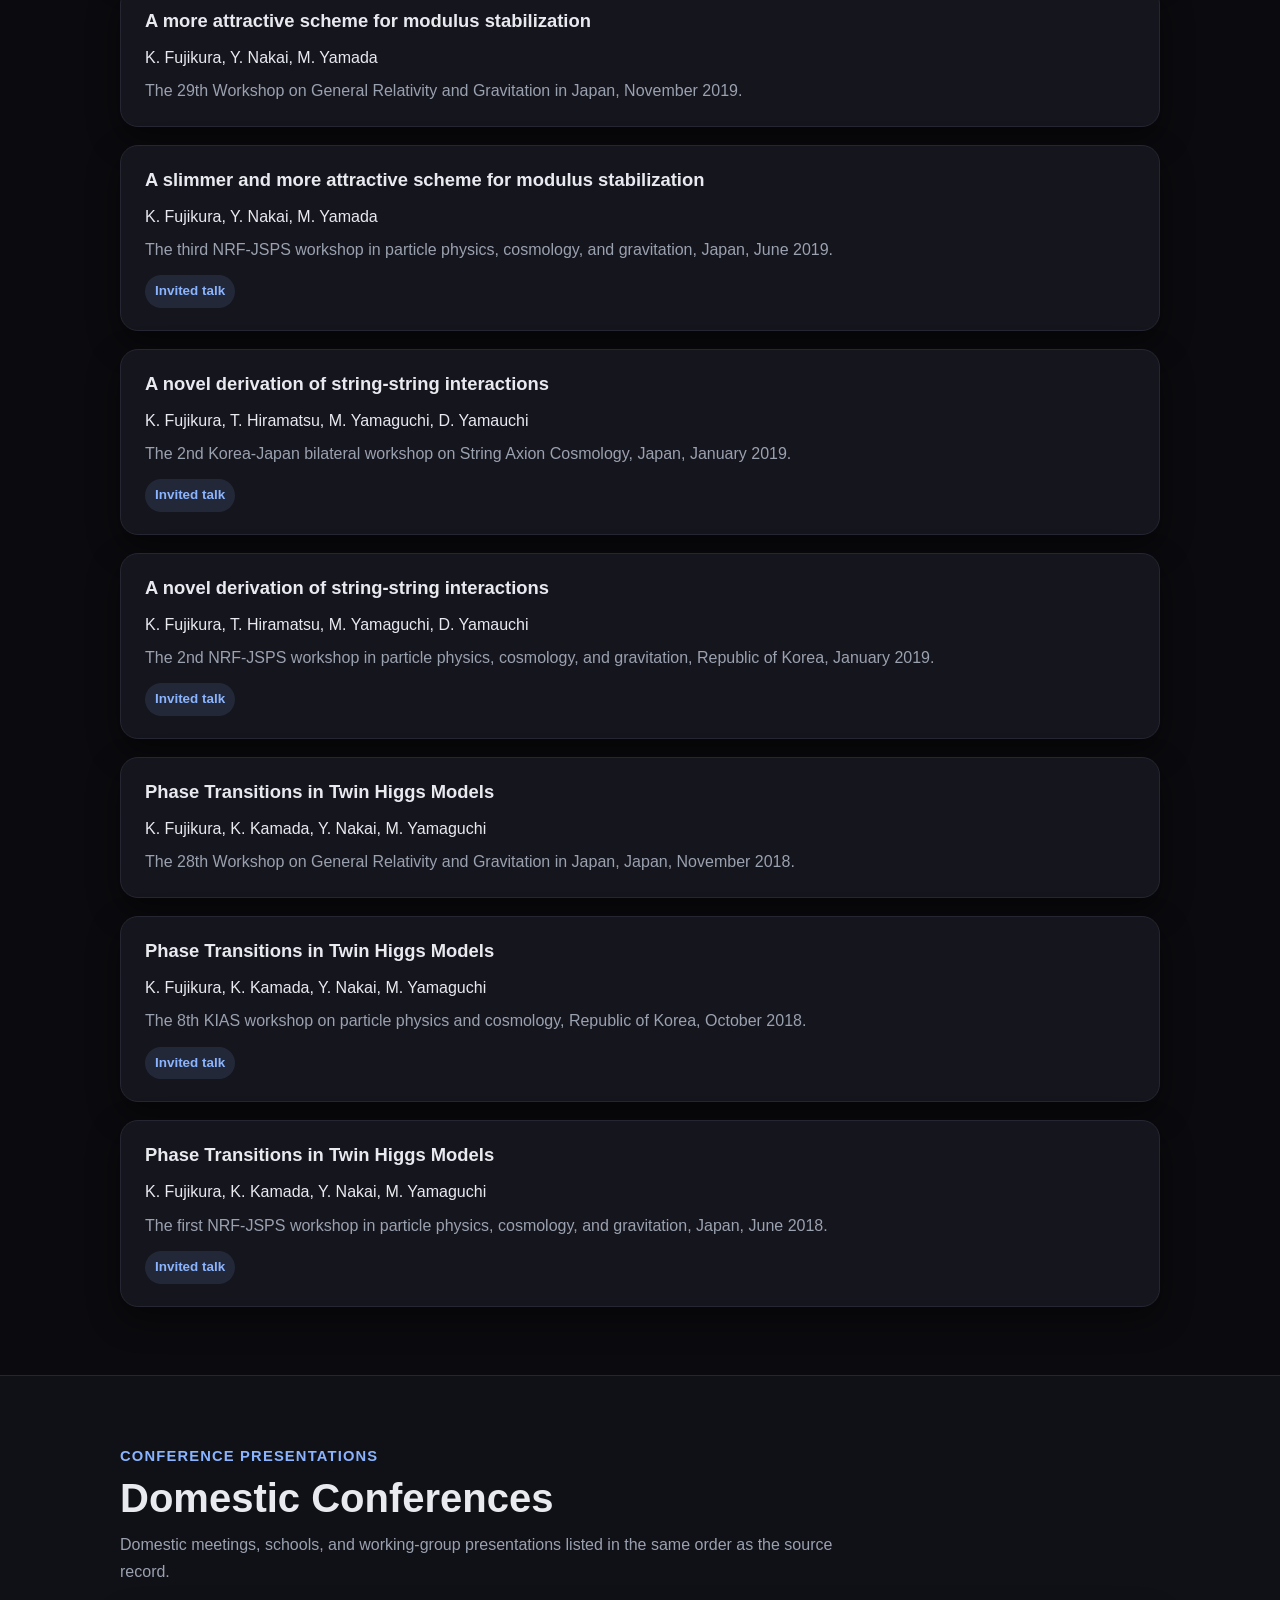
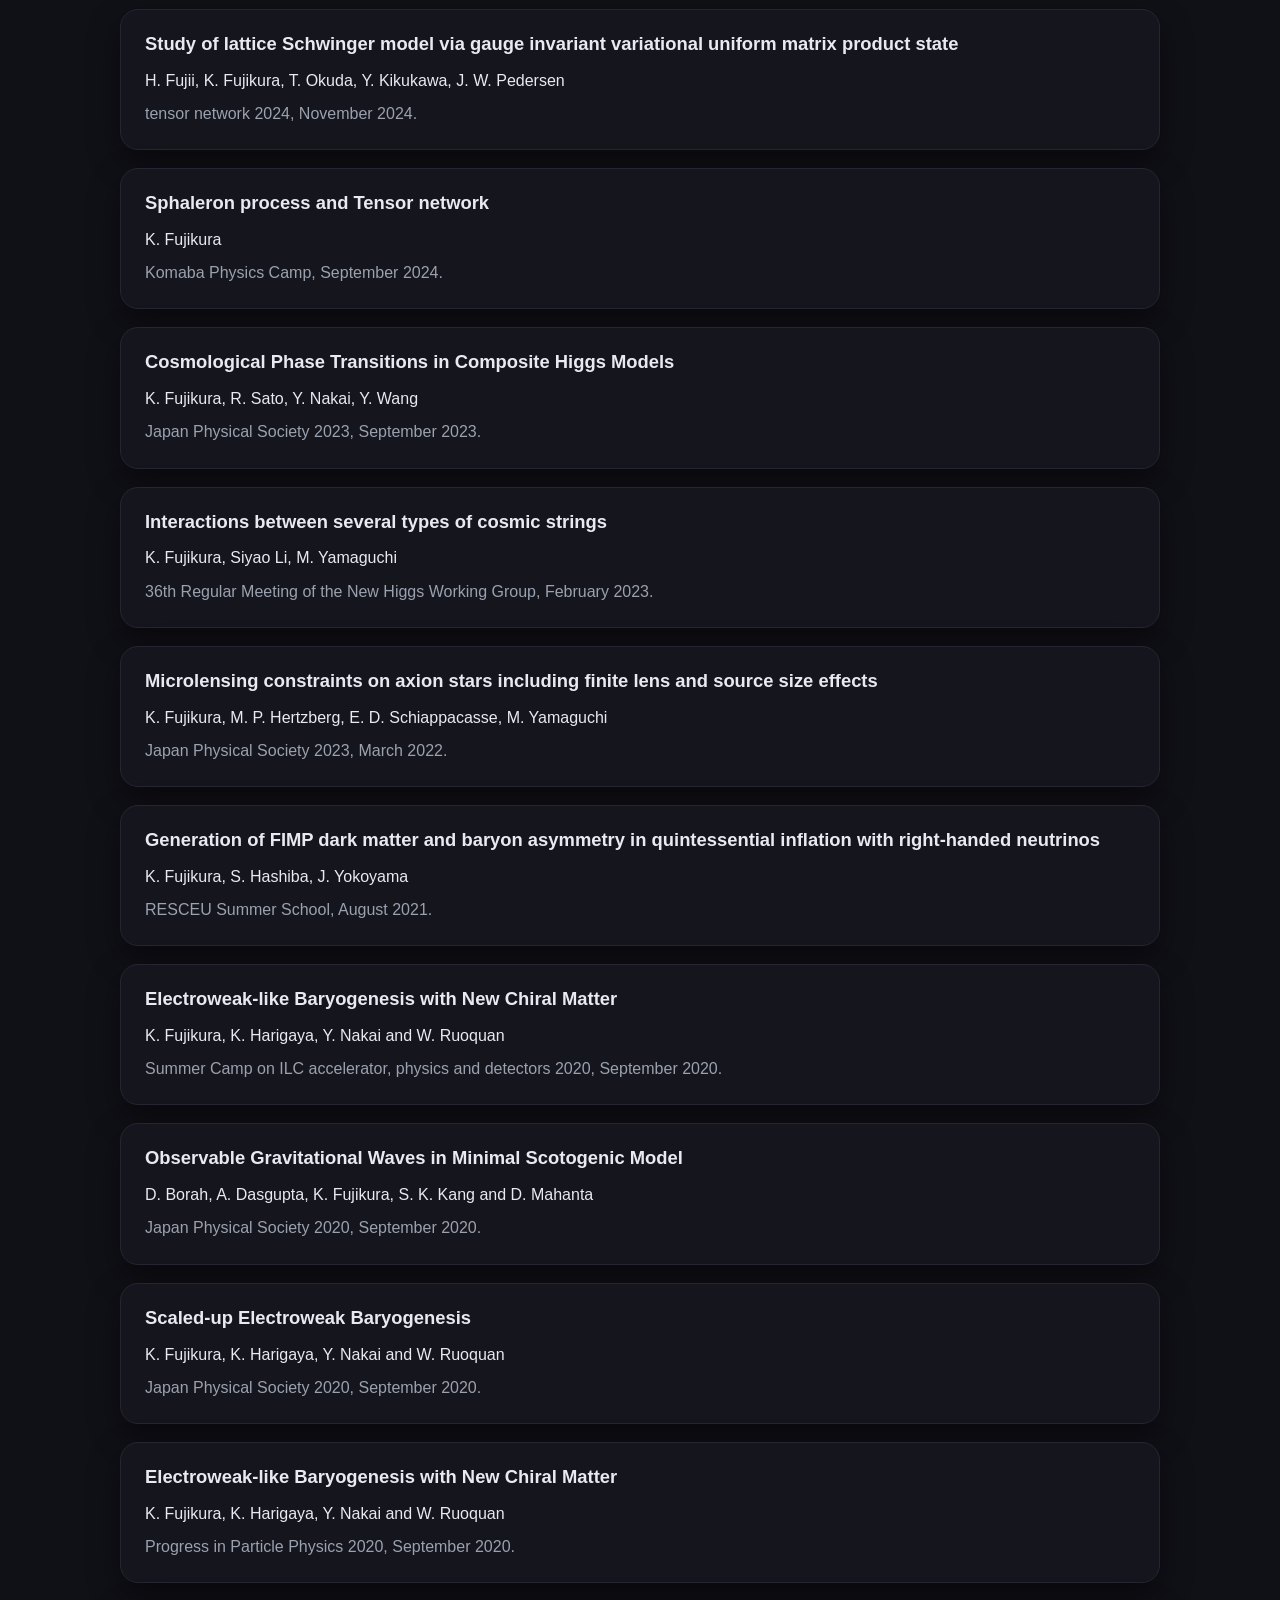
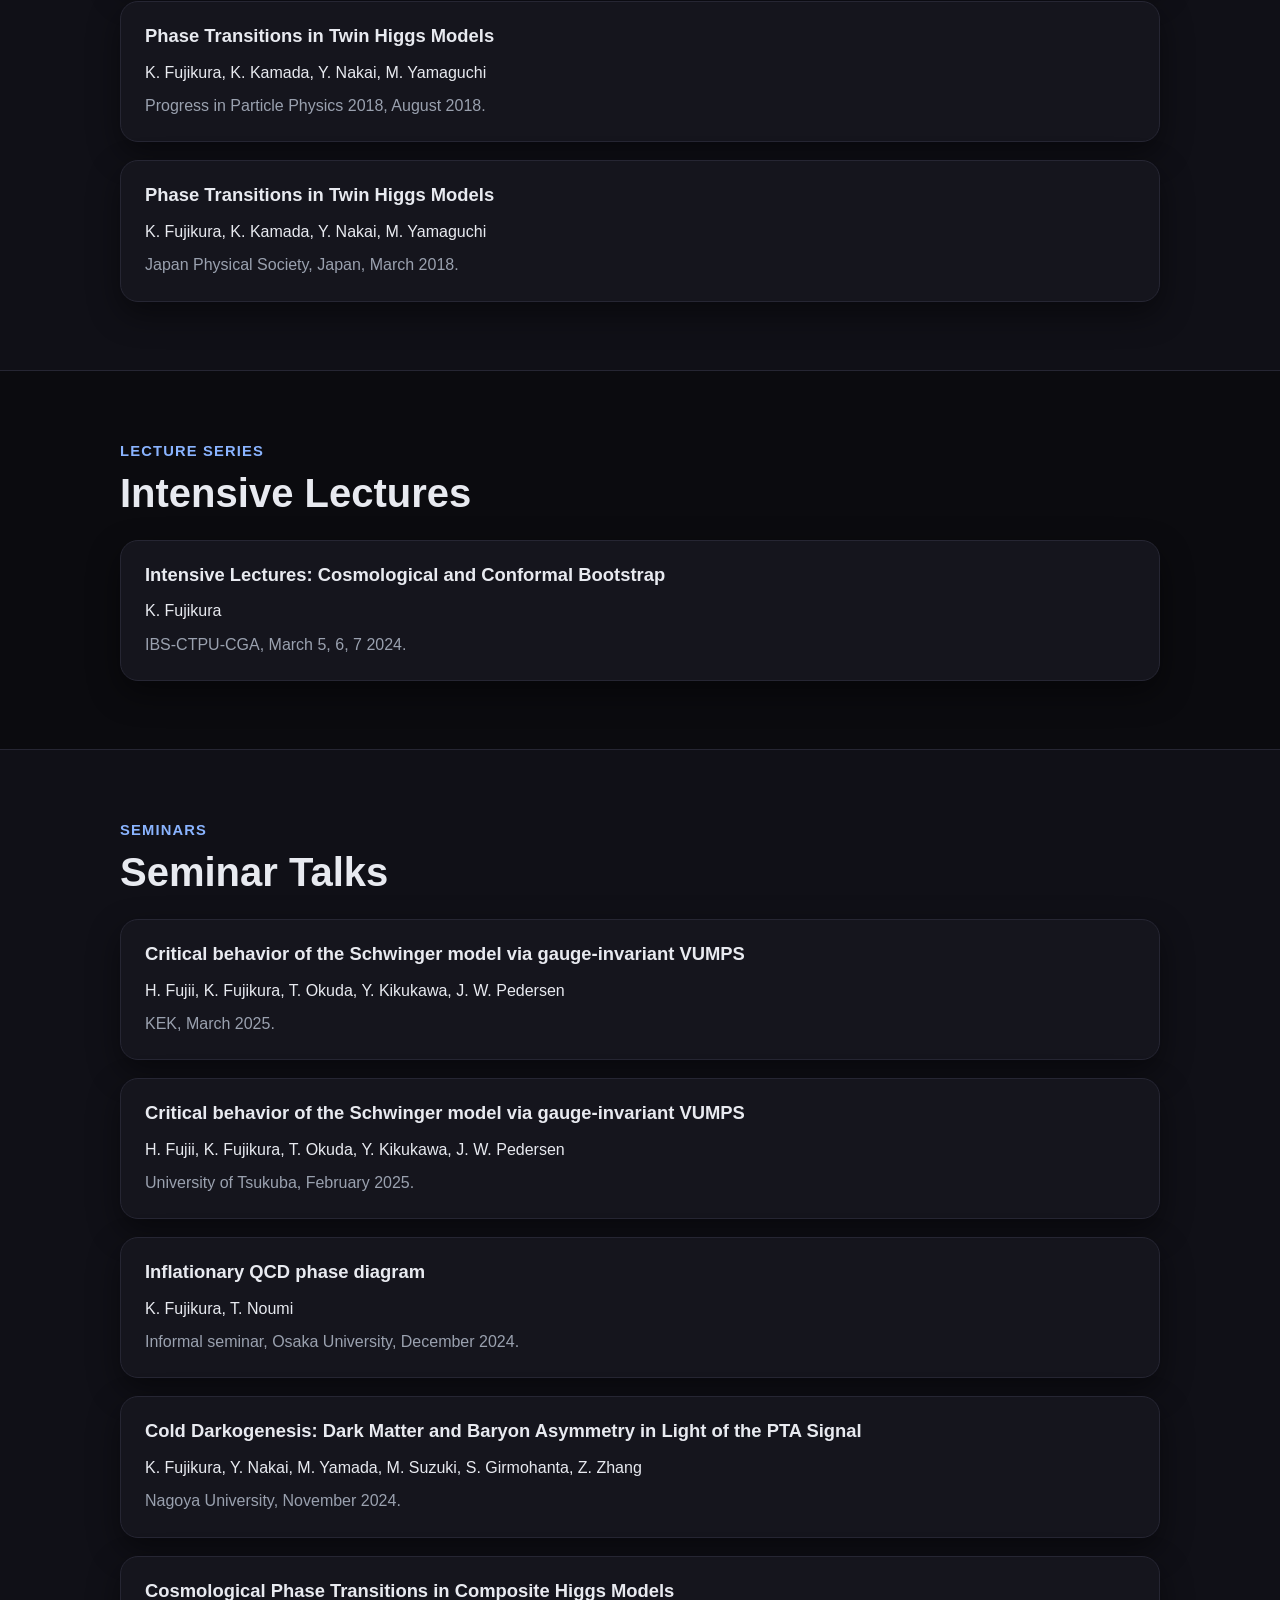
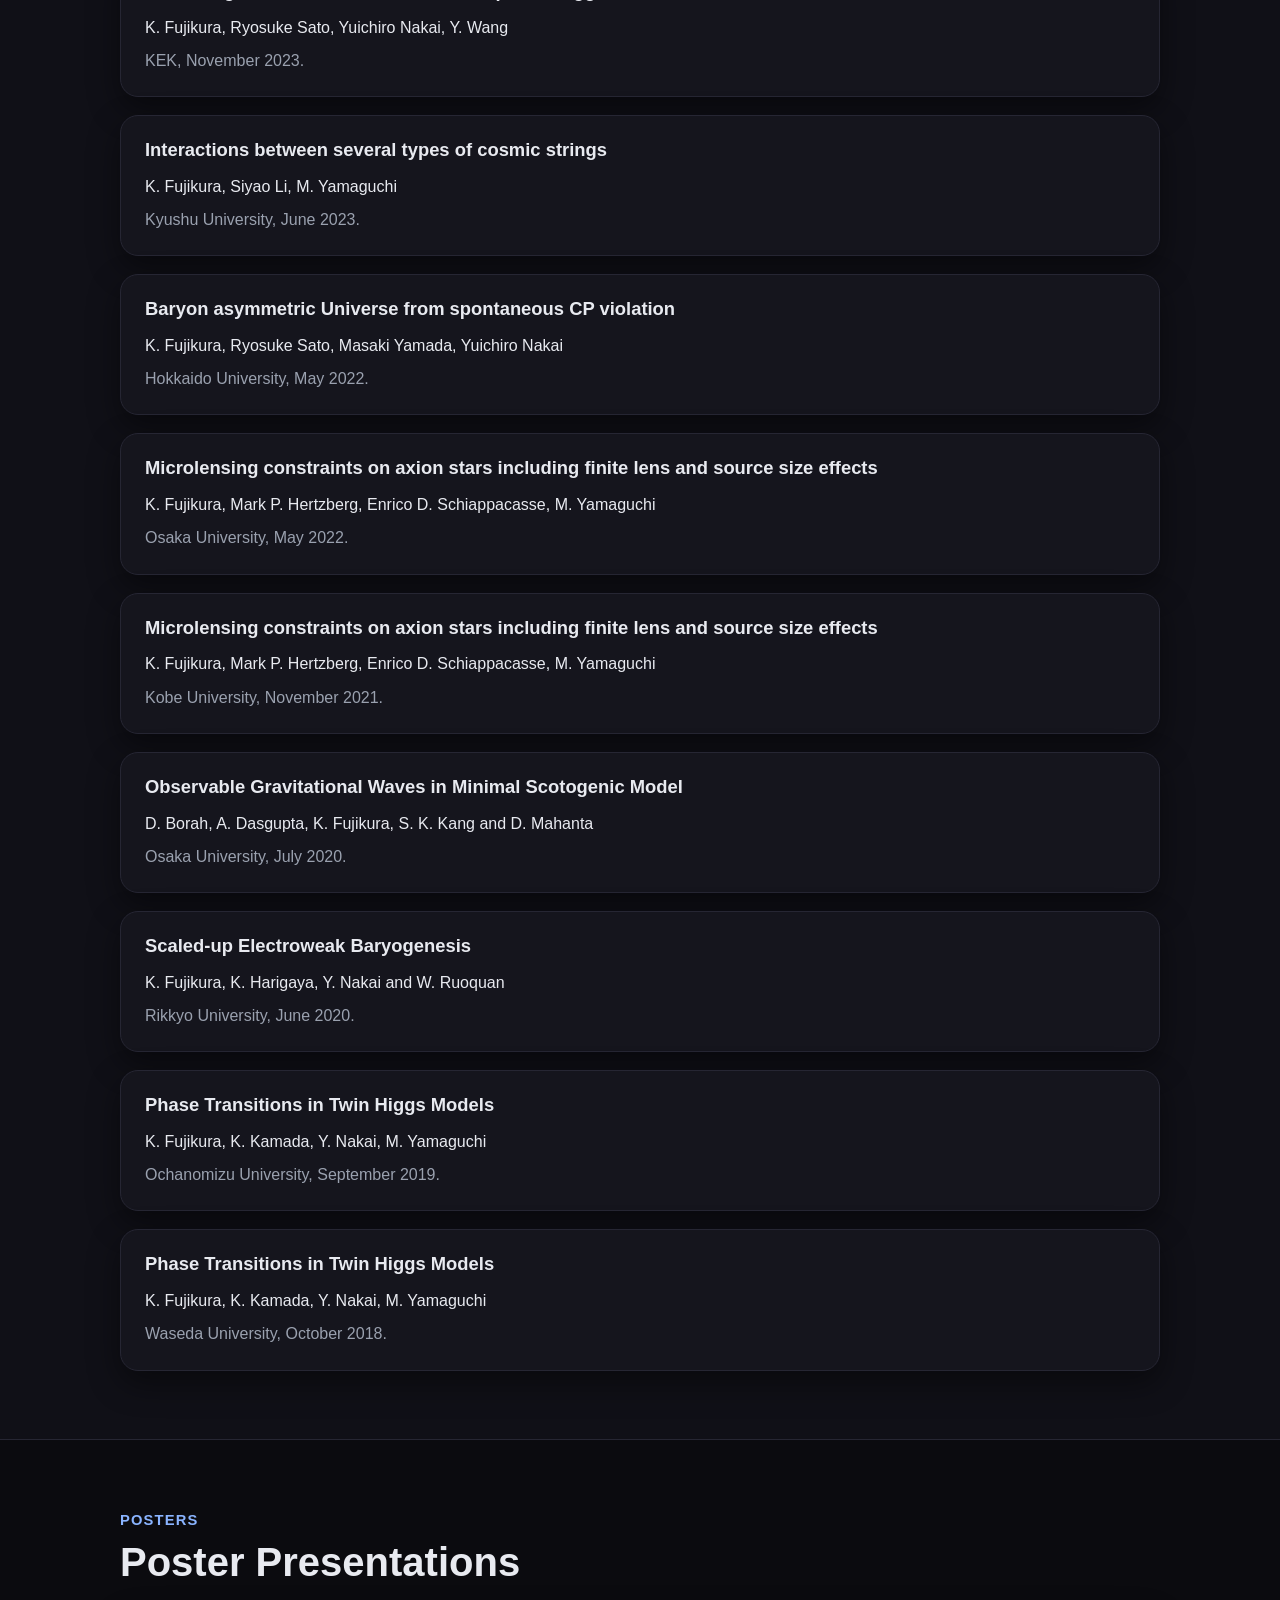
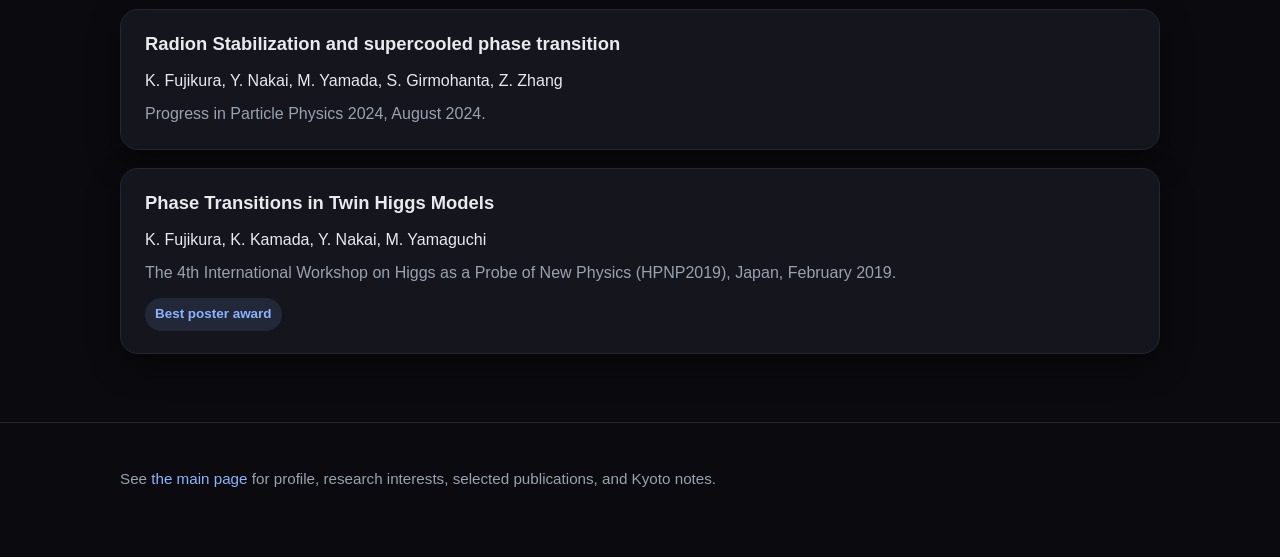
==== commit 660207b6: "Switch site to dark theme and update content Convert site styles to a dark theme (new CSS variables," ====
--- a/talks.html
+++ b/talks.html
@@ -5,19 +5,23 @@
   <meta name="viewport" content="width=device-width, initial-scale=1.0">
   <title>Presentations | Kohei Fujikura</title>
   <meta name="description" content="Conference presentations, seminars, intensive lectures, and posters by Kohei Fujikura.">
+  <meta name="color-scheme" content="dark">
+  <meta name="theme-color" content="#0b0b0f">
   <style>
     :root {
-      --bg: #f5f7fb;
-      --bg-alt: #eef2f9;
-      --surface: #ffffff;
-      --text: #1b2430;
-      --muted: #5f6b7a;
-      --line: #d8dee9;
-      --accent: #1f4fd1;
-      --accent-soft: #e8eeff;
+      --bg: #0b0b0f;
+      --bg-alt: #101017;
+      --surface: #15151d;
+      --surface-hover: #1a1a24;
+      --text: #e8eaf0;
+      --muted: #9aa1af;
+      --line: #262633;
+      --accent: #8ab4ff;
+      --accent-strong: #aac8ff;
+      --accent-soft: rgba(138, 180, 255, 0.12);
       --max-width: 1040px;
       --radius: 18px;
-      --shadow: 0 10px 30px rgba(20, 30, 50, 0.08);
+      --shadow: 0 12px 32px rgba(0, 0, 0, 0.45);
     }
 
     * {
@@ -36,13 +40,24 @@
       line-height: 1.7;
     }
 
+    ::selection {
+      background: rgba(138, 180, 255, 0.3);
+    }
+
     a {
       color: var(--accent);
       text-decoration: none;
     }
 
     a:hover {
+      color: var(--accent-strong);
       text-decoration: underline;
+    }
+
+    a:focus-visible {
+      outline: 2px solid var(--accent);
+      outline-offset: 3px;
+      border-radius: 4px;
     }
 
     .container {
@@ -54,9 +69,10 @@
       position: sticky;
       top: 0;
       z-index: 20;
-      backdrop-filter: blur(10px);
-      background: rgba(245, 247, 251, 0.9);
-      border-bottom: 1px solid rgba(216, 222, 233, 0.85);
+      backdrop-filter: blur(12px);
+      -webkit-backdrop-filter: blur(12px);
+      background: rgba(11, 11, 15, 0.82);
+      border-bottom: 1px solid var(--line);
     }
 
     .nav {
@@ -74,6 +90,7 @@
     }
 
     .logo:hover {
+      color: var(--text);
       text-decoration: none;
     }
 
@@ -86,13 +103,20 @@
     .nav-links a {
       color: var(--muted);
       font-size: 0.96rem;
+      transition: color 0.15s ease;
+    }
+
+    .nav-links a:hover {
+      color: var(--text);
+      text-decoration: none;
     }
 
     .hero {
       padding: 92px 0 56px;
       background:
-        radial-gradient(circle at top left, rgba(31, 79, 209, 0.08), transparent 35%),
-        linear-gradient(to bottom, #f8faff, #f5f7fb);
+        radial-gradient(ellipse 60% 50% at 20% 0%, rgba(138, 180, 255, 0.1), transparent 70%),
+        radial-gradient(ellipse 50% 40% at 85% 20%, rgba(120, 110, 255, 0.06), transparent 70%),
+        var(--bg);
     }
 
     .hero-inner {
@@ -115,6 +139,11 @@
       font-size: clamp(2.4rem, 6vw, 4.4rem);
       line-height: 1.05;
       letter-spacing: -0.03em;
+      background: linear-gradient(120deg, #ffffff 30%, #aab6d4 100%);
+      -webkit-background-clip: text;
+      background-clip: text;
+      -webkit-text-fill-color: transparent;
+      color: #ffffff;
     }
 
     .hero-text {
@@ -140,17 +169,27 @@
       color: var(--text);
       font-weight: 600;
       box-shadow: var(--shadow);
+      transition: transform 0.15s ease, background 0.15s ease, border-color 0.15s ease;
     }
 
     .button:hover {
+      color: var(--text);
       text-decoration: none;
       transform: translateY(-1px);
+      background: var(--surface-hover);
+      border-color: #34344a;
     }
 
     .button.primary {
       background: var(--accent);
-      color: white;
+      color: #0b0b0f;
       border-color: var(--accent);
+    }
+
+    .button.primary:hover {
+      background: var(--accent-strong);
+      border-color: var(--accent-strong);
+      color: #0b0b0f;
     }
 
     .stats {
@@ -176,6 +215,7 @@
       margin-bottom: 4px;
       font-size: 1.5rem;
       line-height: 1.1;
+      color: var(--accent);
     }
 
     .stat-card span {
@@ -185,10 +225,13 @@
 
     .section {
       padding: 68px 0;
+      scroll-margin-top: 80px;
     }
 
     .section.alt {
       background: var(--bg-alt);
+      border-top: 1px solid var(--line);
+      border-bottom: 1px solid var(--line);
     }
 
     .section-heading {
@@ -305,6 +348,7 @@
         <a href="index.html">Home</a>
         <a href="#international">International</a>
         <a href="#domestic">Domestic</a>
+        <a href="#lectures">Lectures</a>
         <a href="#seminars">Seminars</a>
         <a href="#posters">Posters</a>
       </nav>
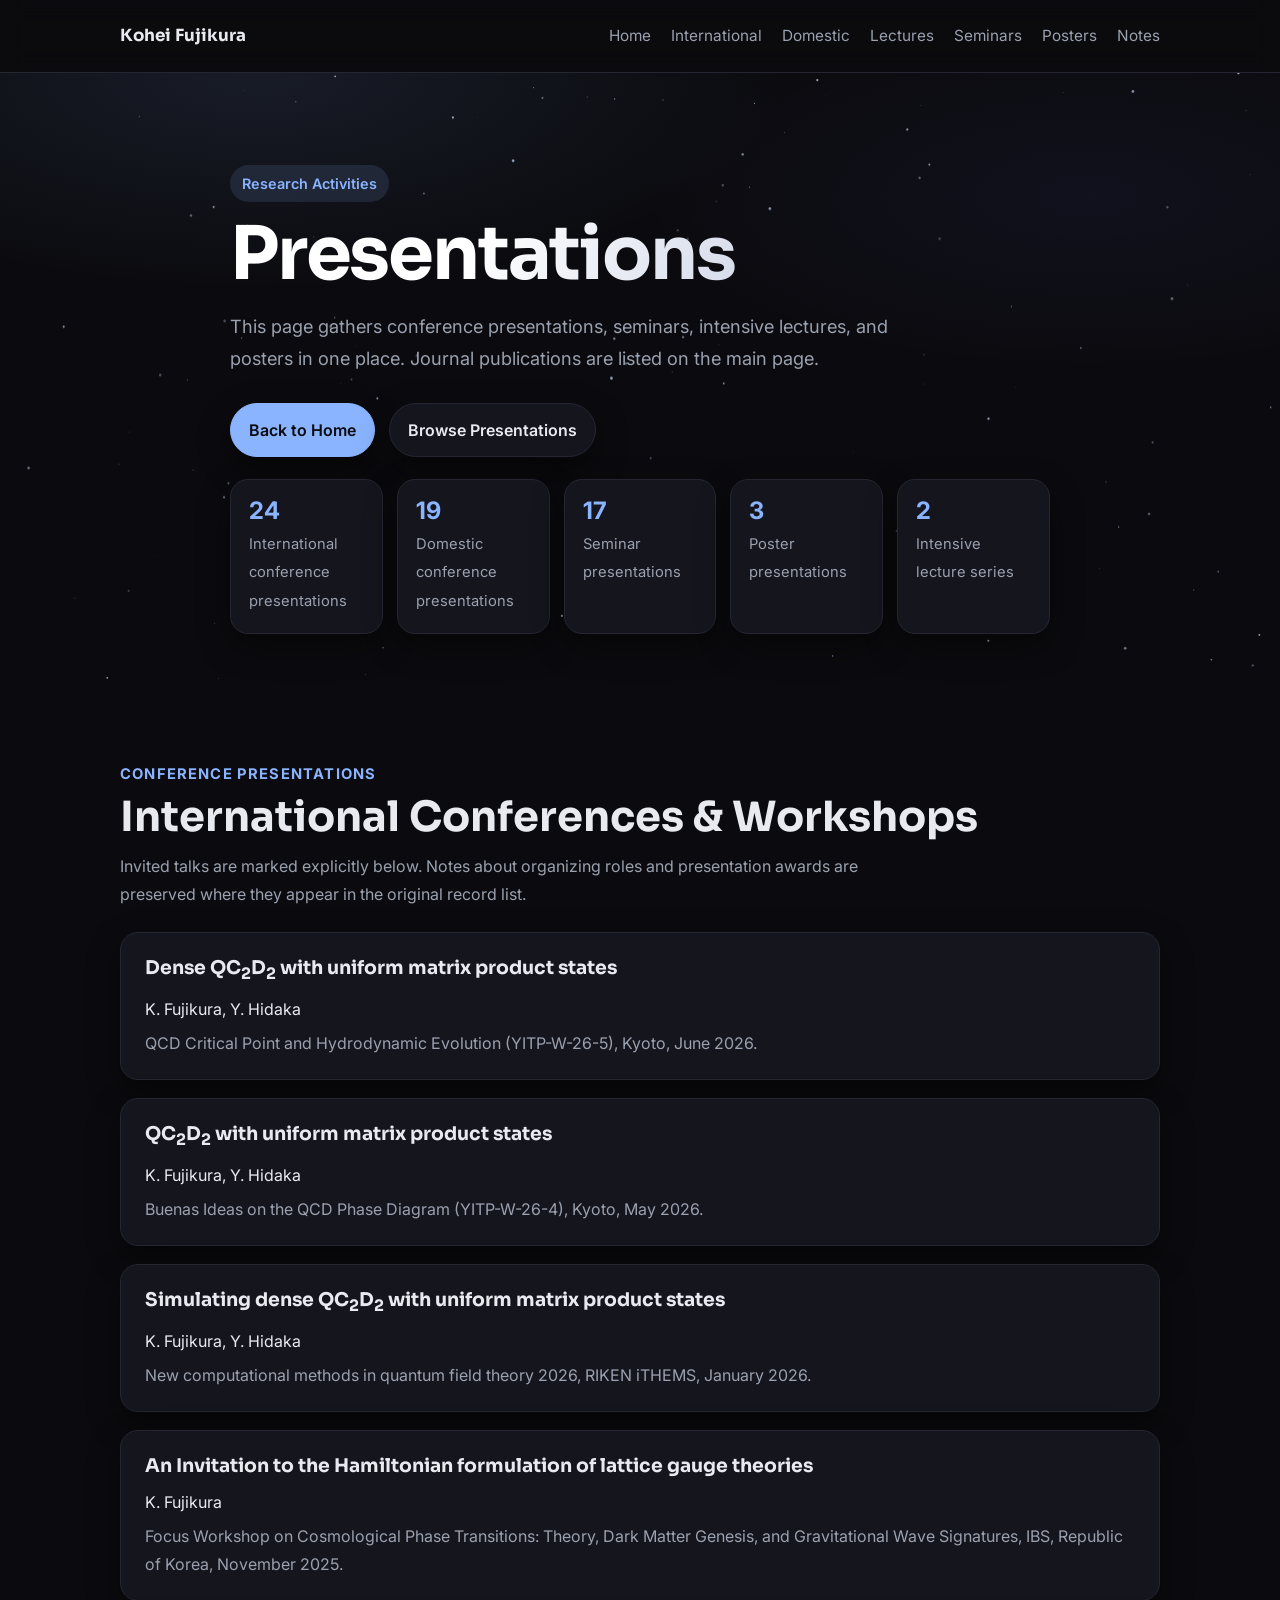
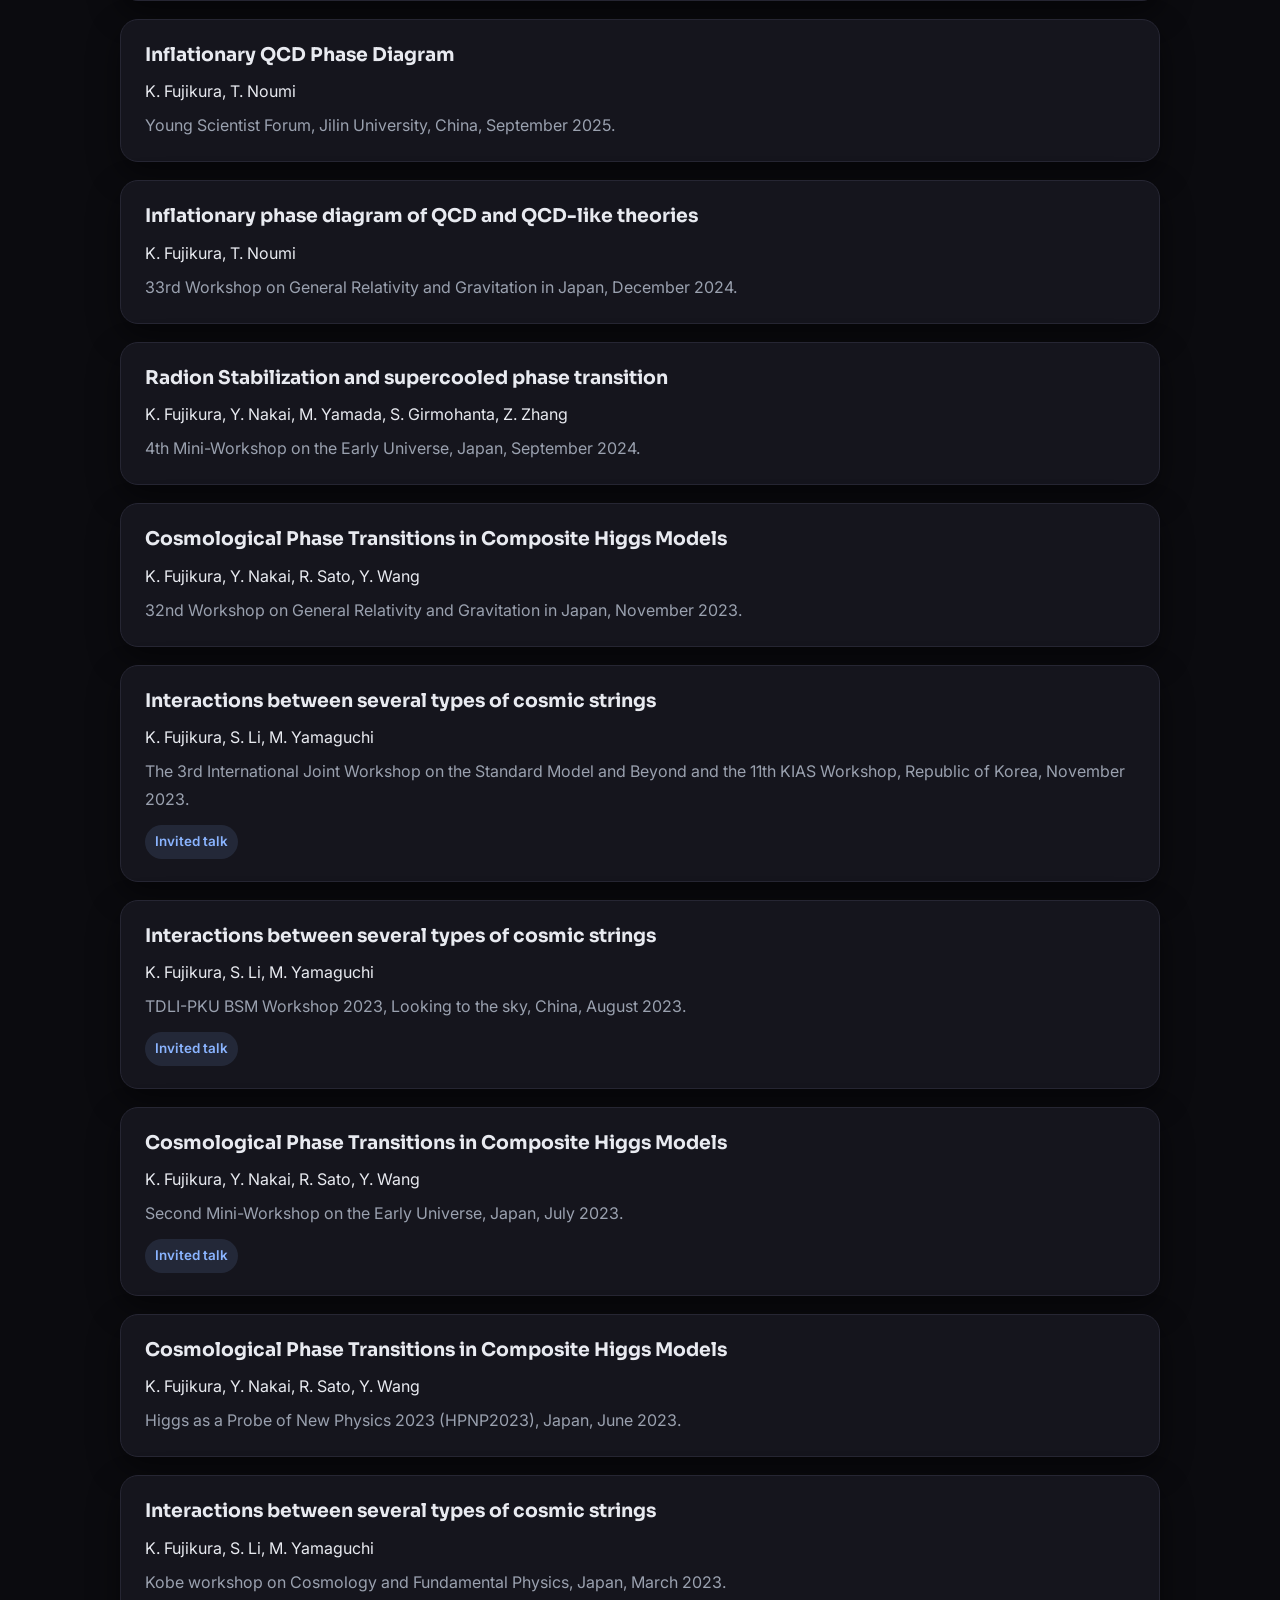
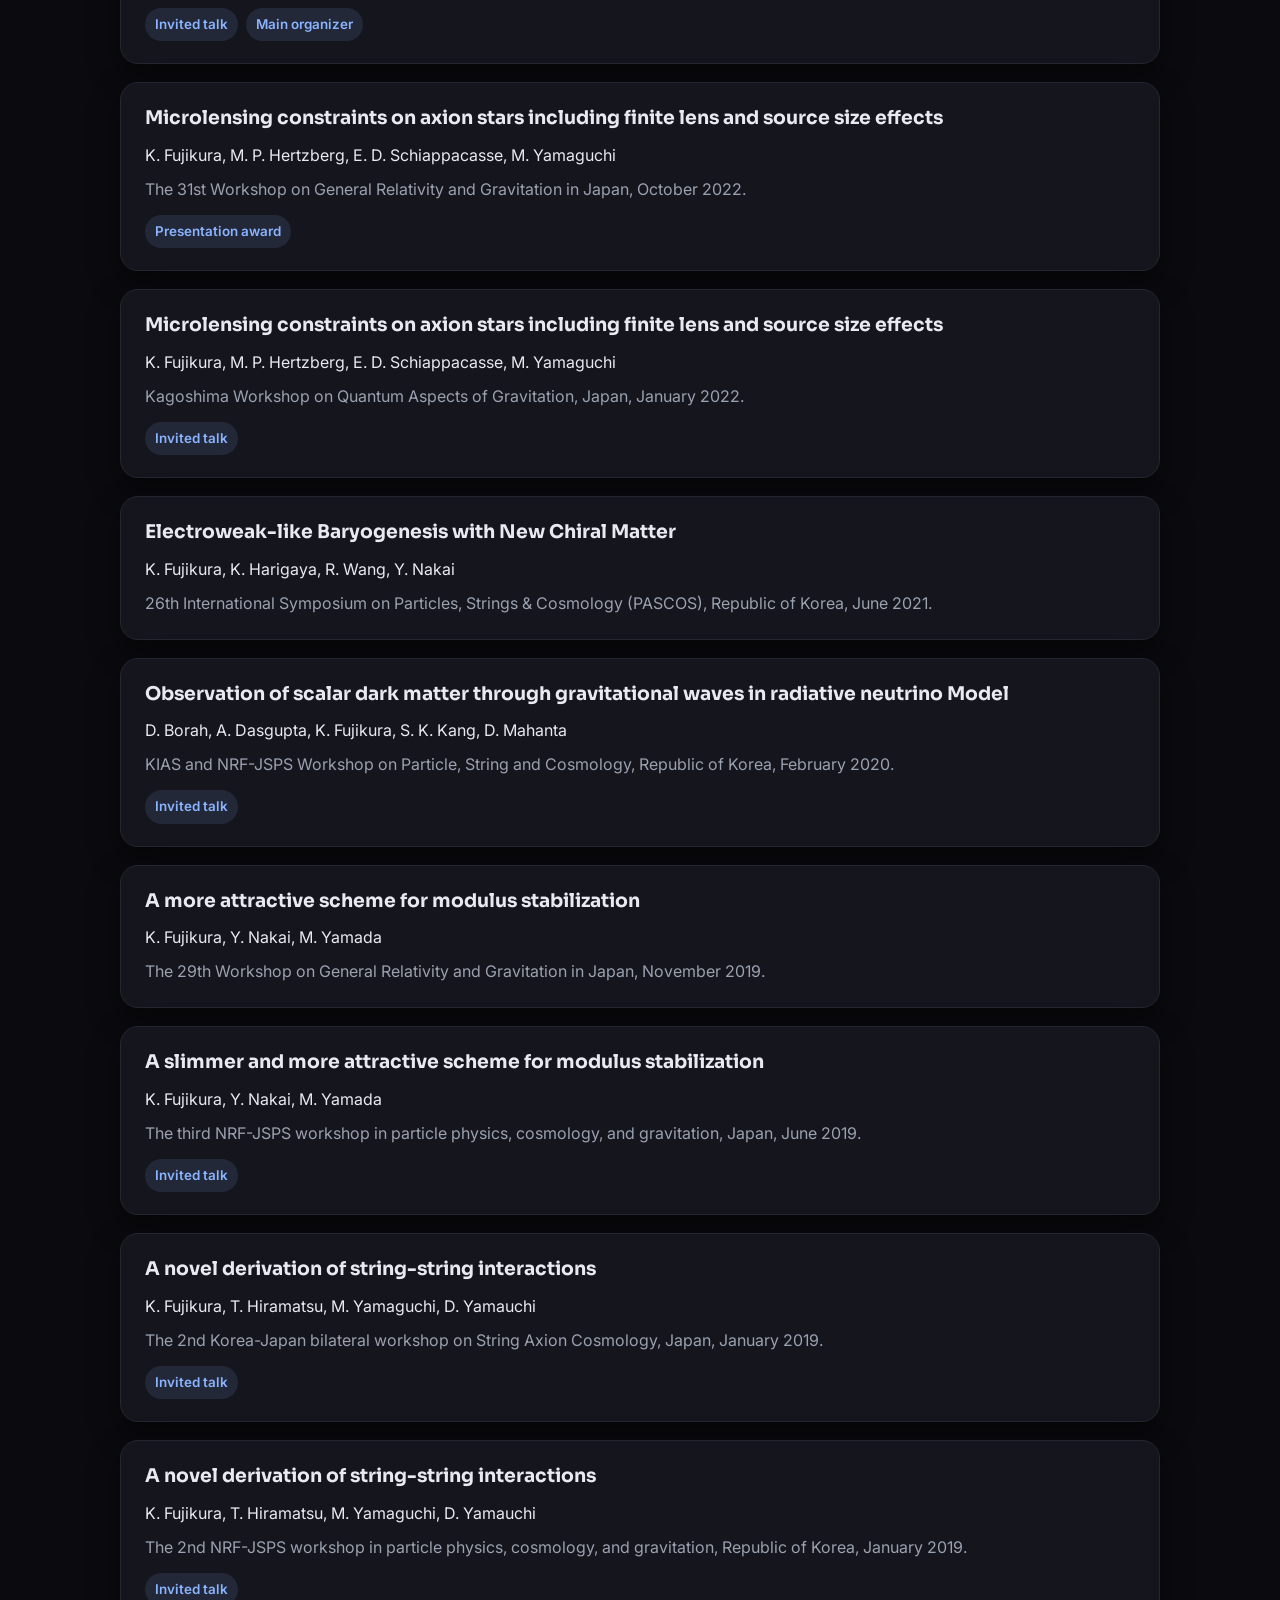
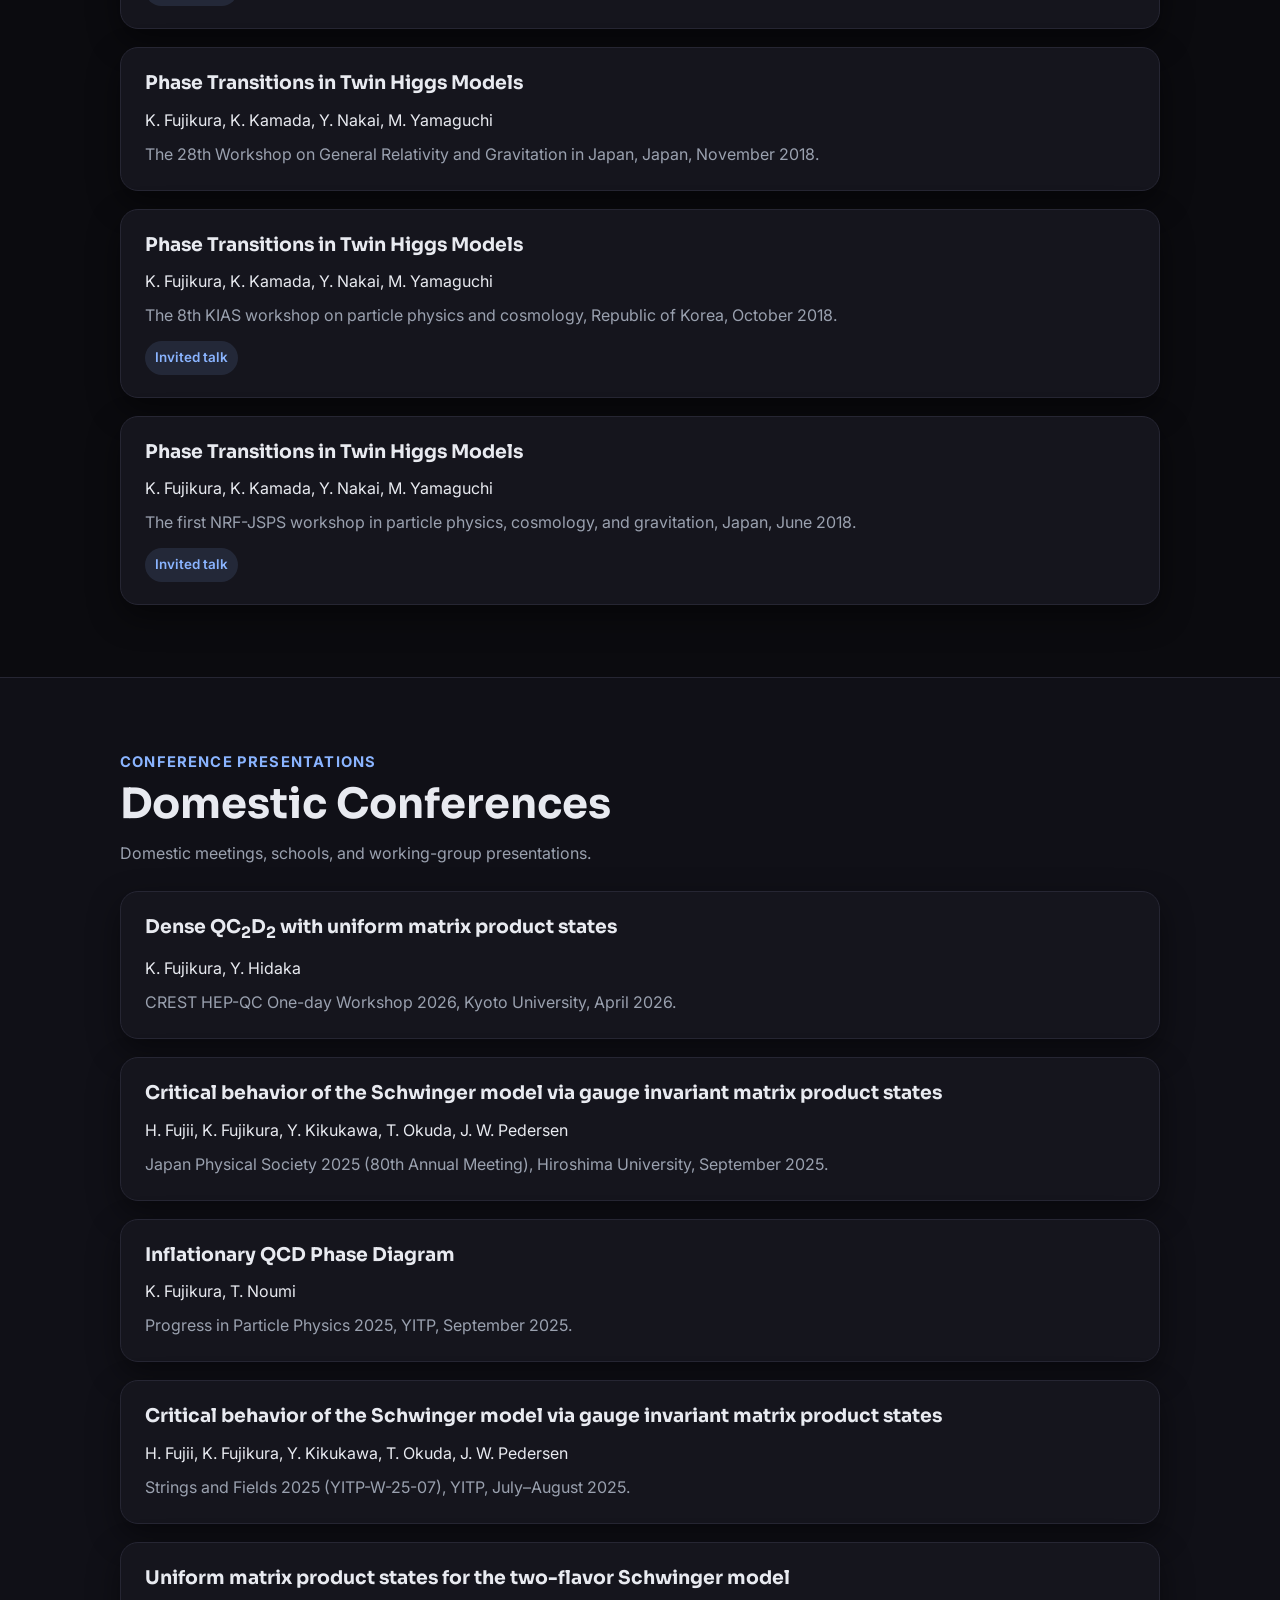
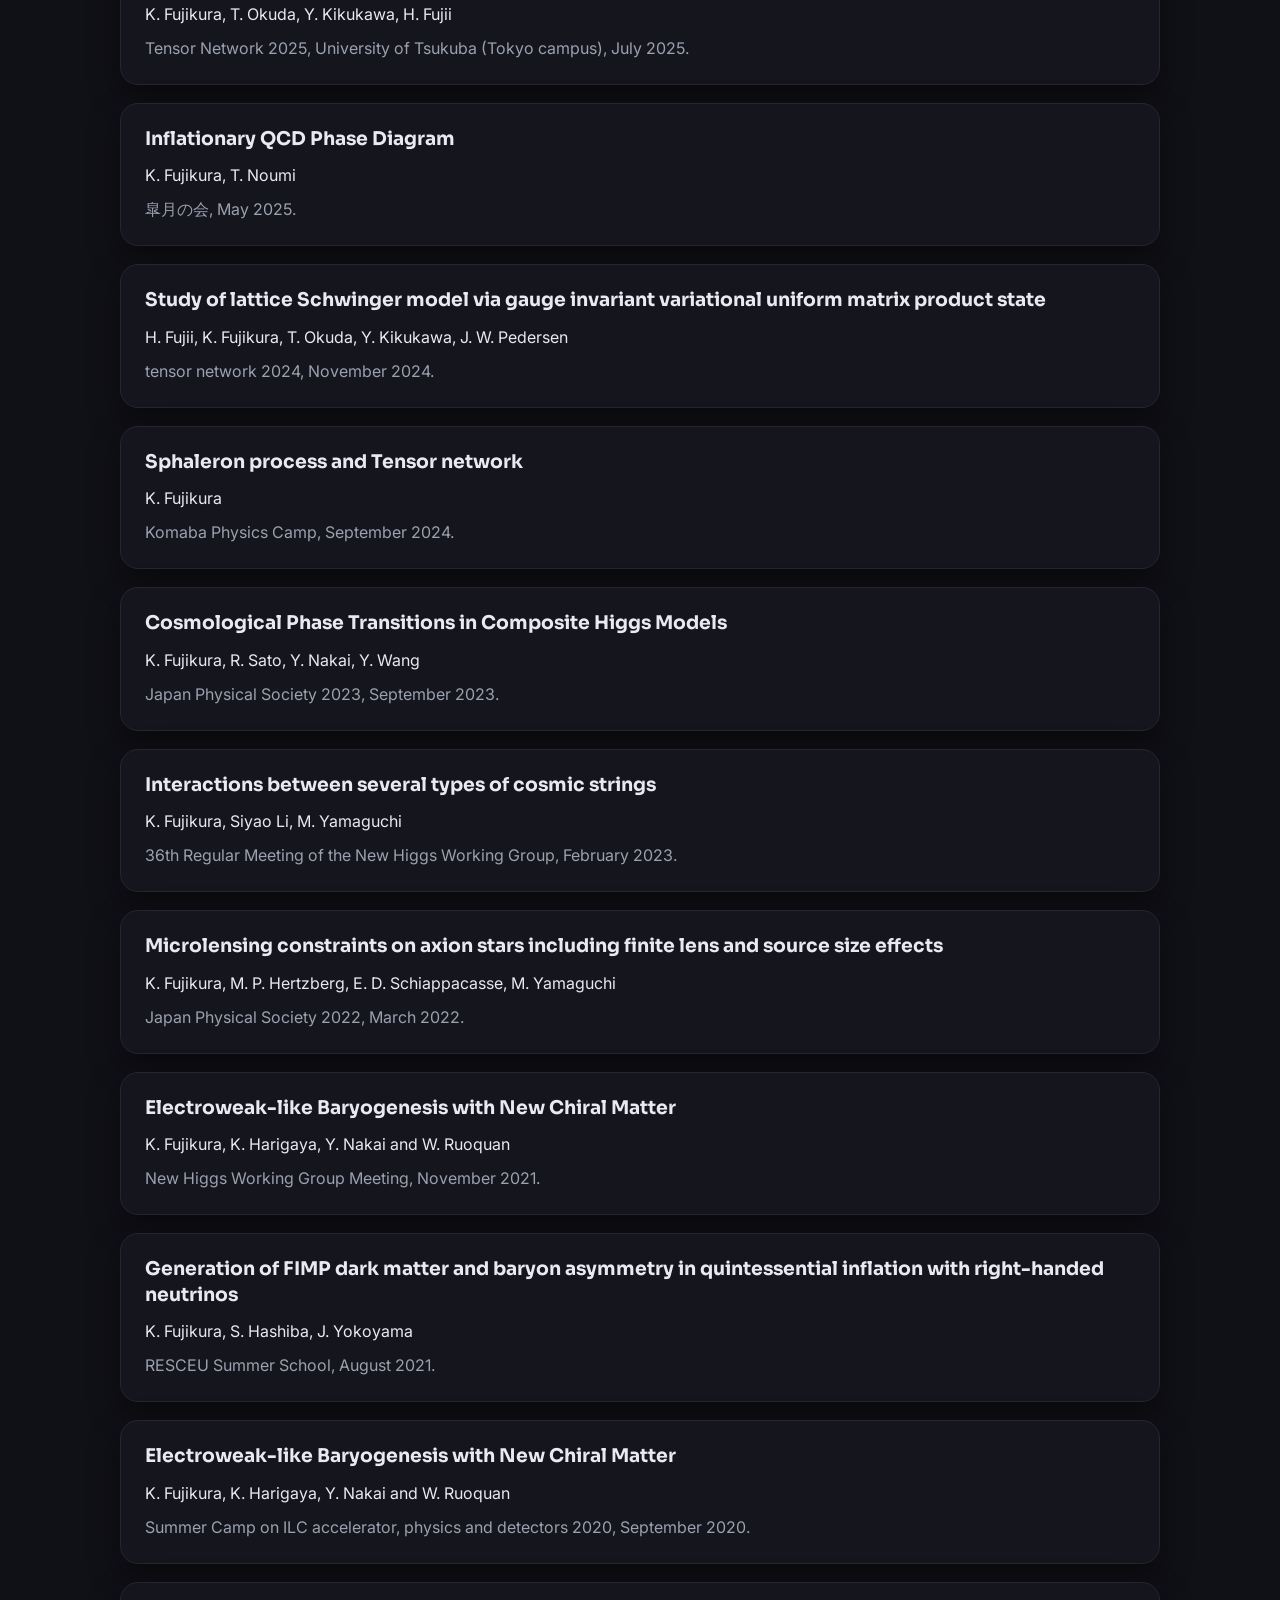
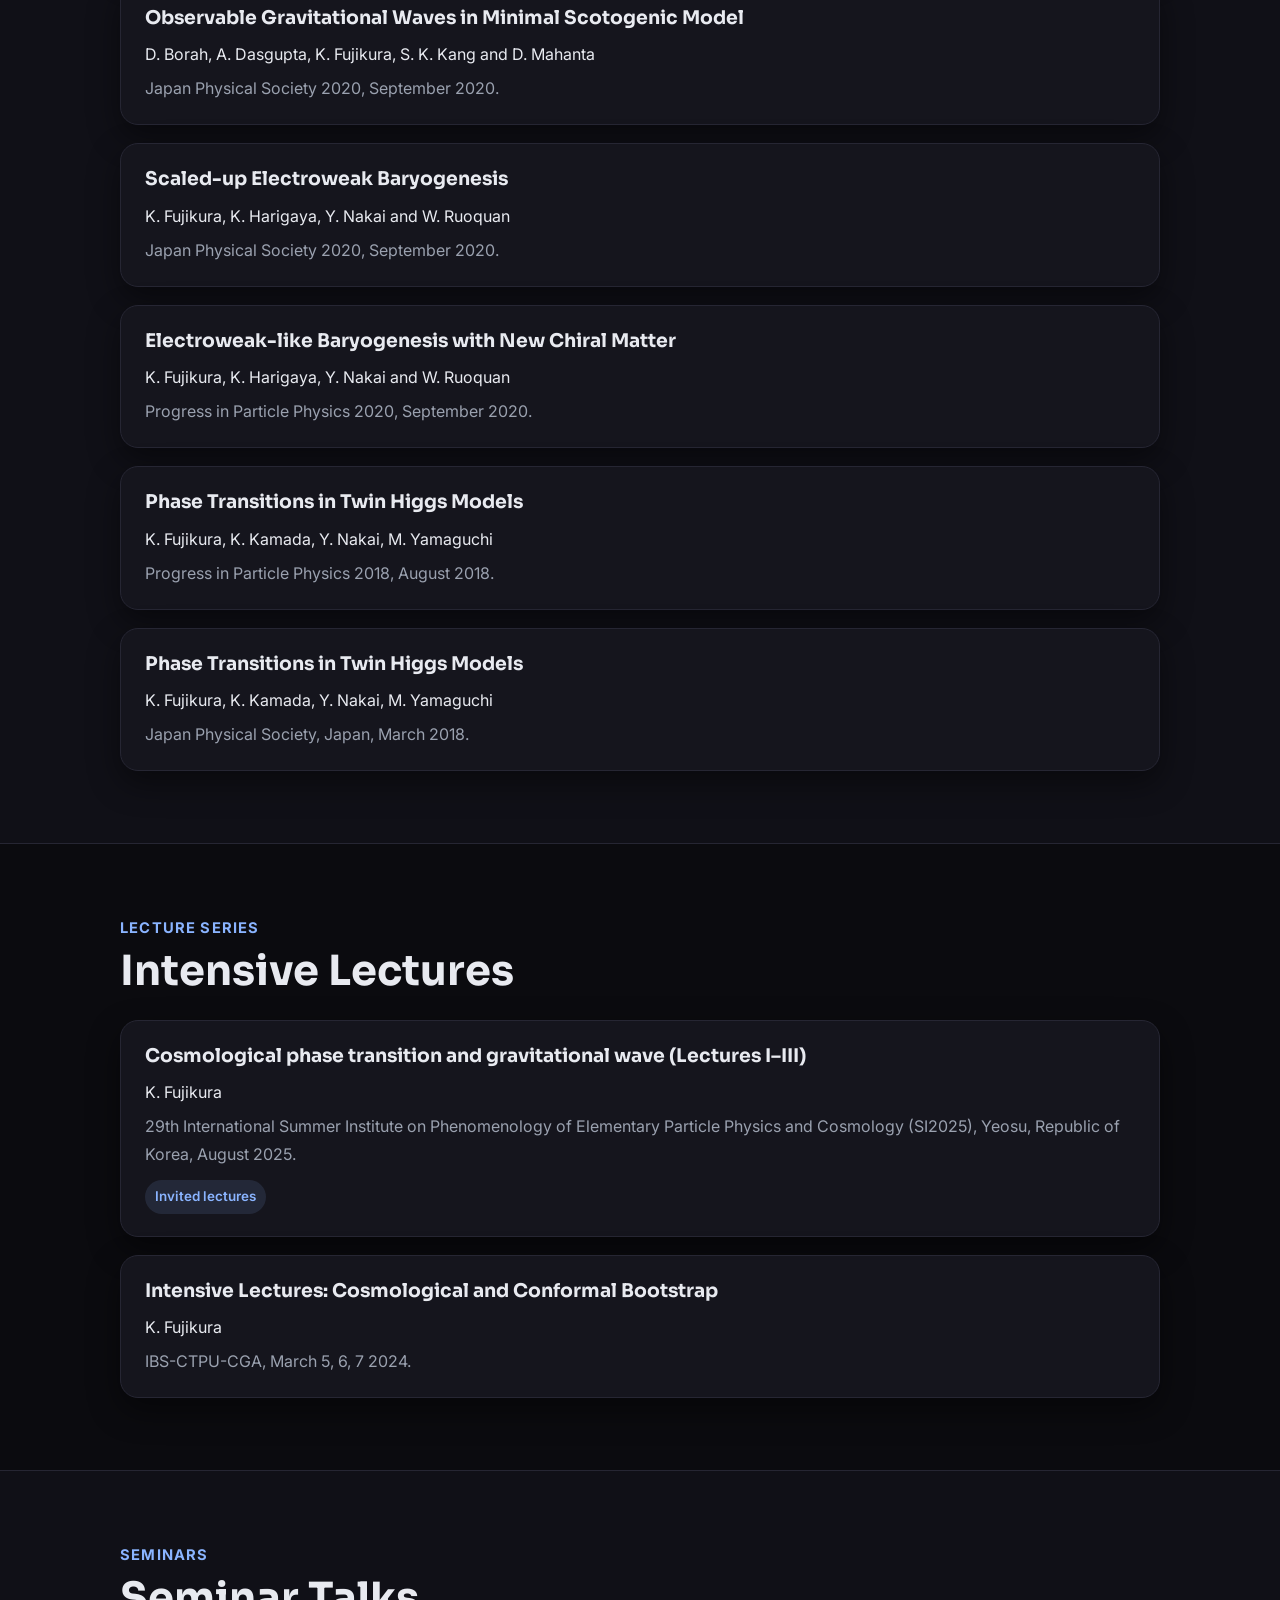
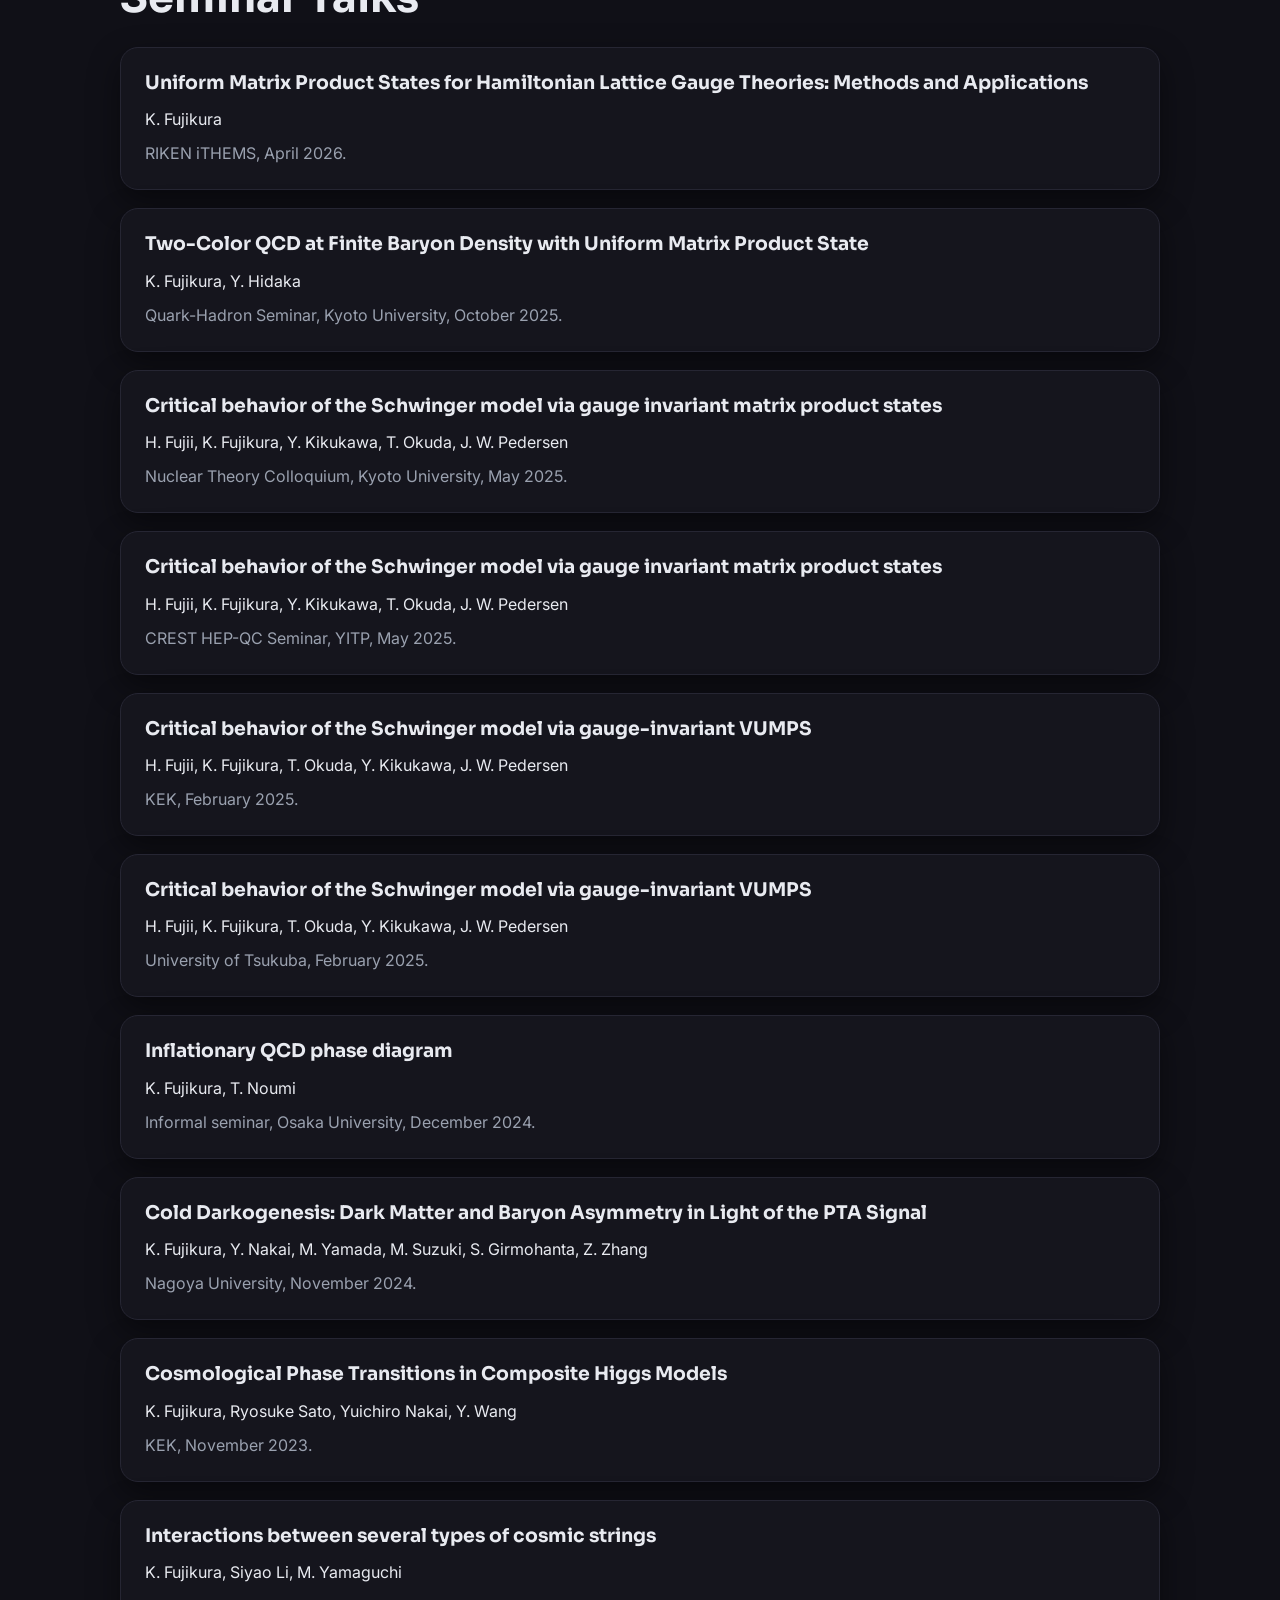
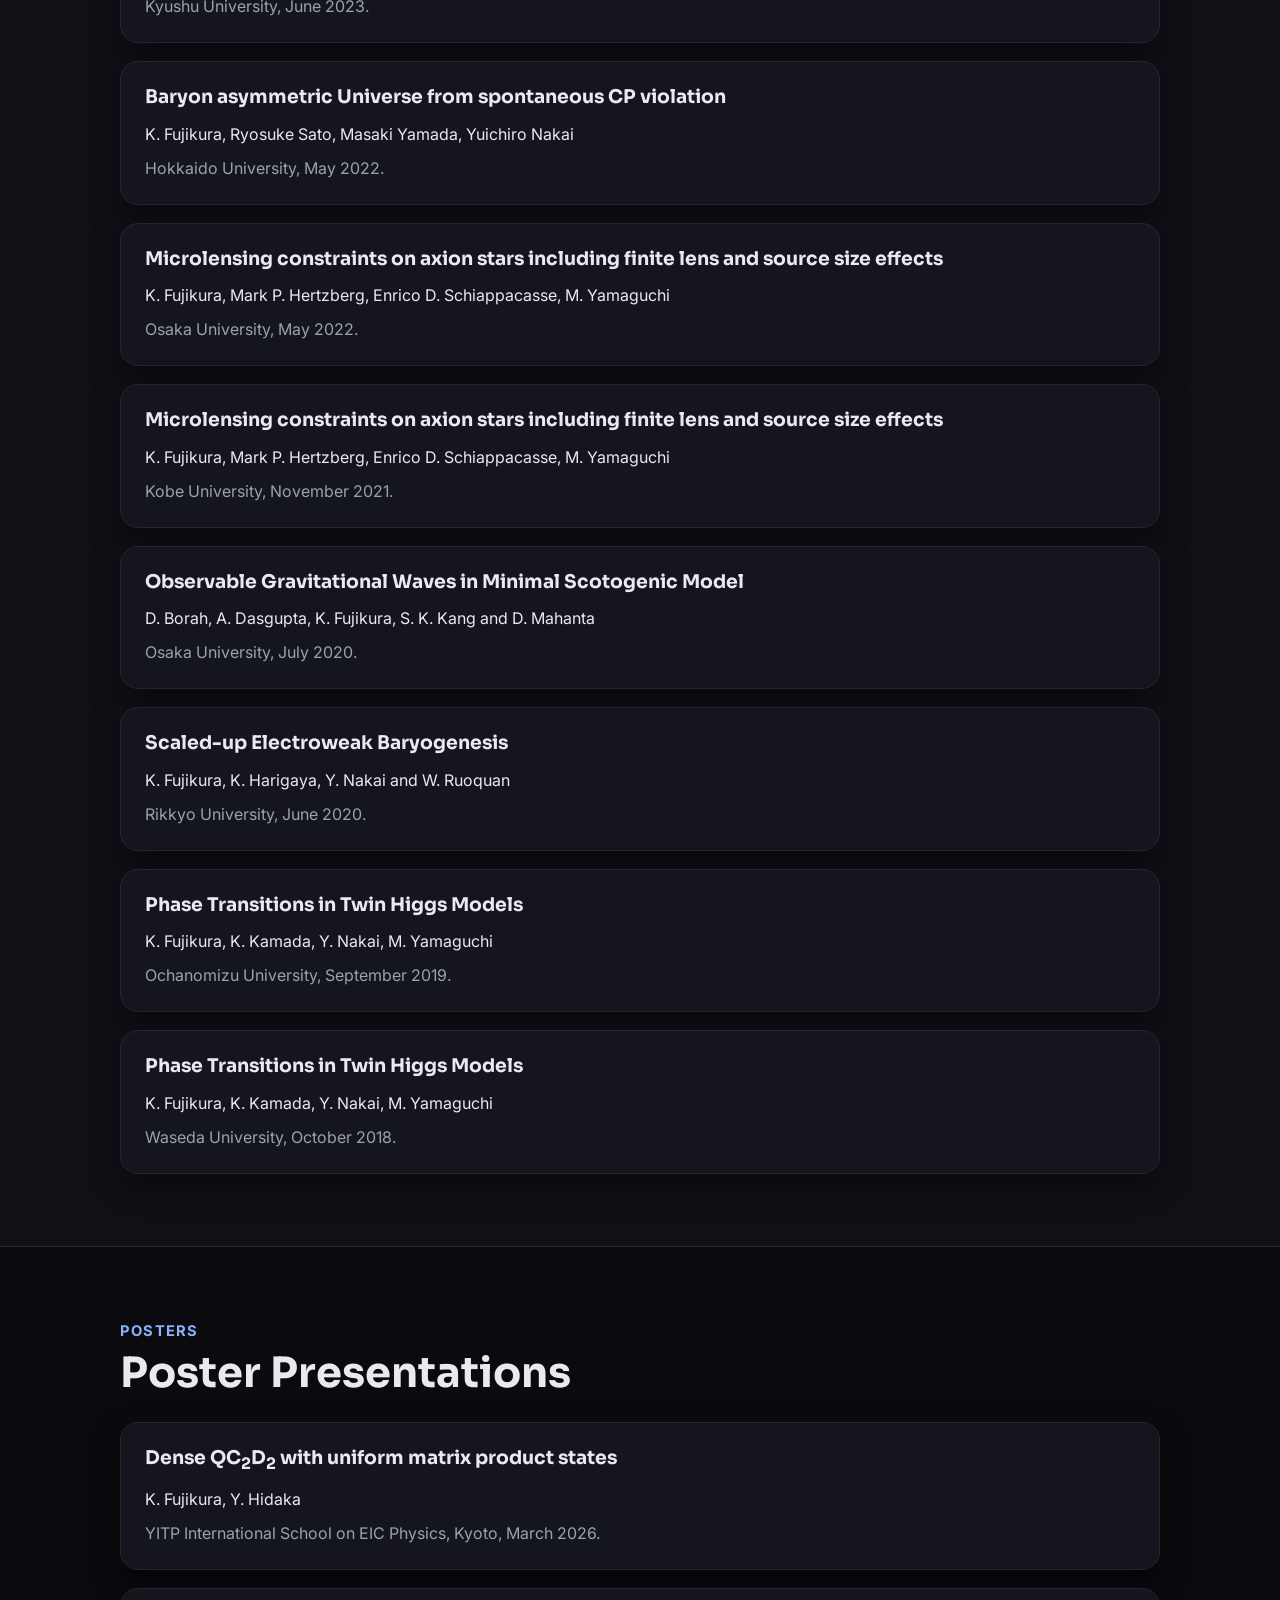
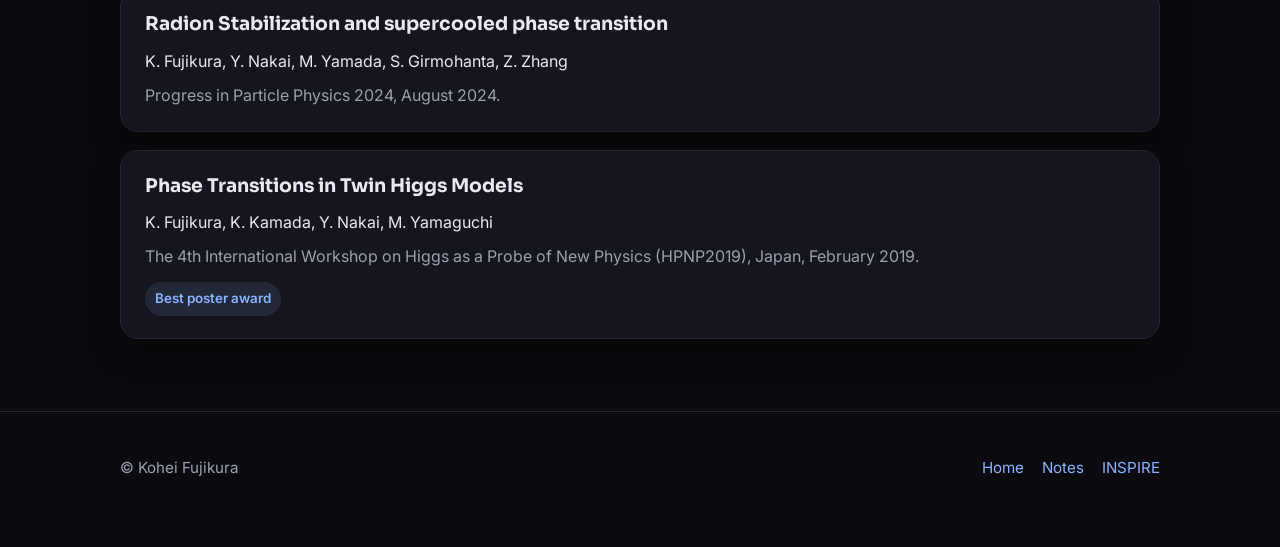
==== commit 4989bd46: "Add shared CSS/JS, notes page, and update talks Extract inline styles into assets/style.css and add " ====
--- a/talks.html
+++ b/talks.html
@@ -7,340 +7,12 @@
   <meta name="description" content="Conference presentations, seminars, intensive lectures, and posters by Kohei Fujikura.">
   <meta name="color-scheme" content="dark">
   <meta name="theme-color" content="#0b0b0f">
-  <style>
-    :root {
-      --bg: #0b0b0f;
-      --bg-alt: #101017;
-      --surface: #15151d;
-      --surface-hover: #1a1a24;
-      --text: #e8eaf0;
-      --muted: #9aa1af;
-      --line: #262633;
-      --accent: #8ab4ff;
-      --accent-strong: #aac8ff;
-      --accent-soft: rgba(138, 180, 255, 0.12);
-      --max-width: 1040px;
-      --radius: 18px;
-      --shadow: 0 12px 32px rgba(0, 0, 0, 0.45);
-    }
-
-    * {
-      box-sizing: border-box;
-    }
-
-    html {
-      scroll-behavior: smooth;
-    }
-
-    body {
-      margin: 0;
-      font-family: -apple-system, BlinkMacSystemFont, "Segoe UI", Roboto, Helvetica, Arial, sans-serif;
-      color: var(--text);
-      background: var(--bg);
-      line-height: 1.7;
-    }
-
-    ::selection {
-      background: rgba(138, 180, 255, 0.3);
-    }
-
-    a {
-      color: var(--accent);
-      text-decoration: none;
-    }
-
-    a:hover {
-      color: var(--accent-strong);
-      text-decoration: underline;
-    }
-
-    a:focus-visible {
-      outline: 2px solid var(--accent);
-      outline-offset: 3px;
-      border-radius: 4px;
-    }
-
-    .container {
-      width: min(var(--max-width), calc(100% - 40px));
-      margin: 0 auto;
-    }
-
-    .site-header {
-      position: sticky;
-      top: 0;
-      z-index: 20;
-      backdrop-filter: blur(12px);
-      -webkit-backdrop-filter: blur(12px);
-      background: rgba(11, 11, 15, 0.82);
-      border-bottom: 1px solid var(--line);
-    }
-
-    .nav {
-      display: flex;
-      justify-content: space-between;
-      align-items: center;
-      min-height: 72px;
-      gap: 20px;
-    }
-
-    .logo {
-      font-weight: 700;
-      font-size: 1.05rem;
-      color: var(--text);
-    }
-
-    .logo:hover {
-      color: var(--text);
-      text-decoration: none;
-    }
-
-    .nav-links {
-      display: flex;
-      gap: 18px;
-      flex-wrap: wrap;
-    }
-
-    .nav-links a {
-      color: var(--muted);
-      font-size: 0.96rem;
-      transition: color 0.15s ease;
-    }
-
-    .nav-links a:hover {
-      color: var(--text);
-      text-decoration: none;
-    }
-
-    .hero {
-      padding: 92px 0 56px;
-      background:
-        radial-gradient(ellipse 60% 50% at 20% 0%, rgba(138, 180, 255, 0.1), transparent 70%),
-        radial-gradient(ellipse 50% 40% at 85% 20%, rgba(120, 110, 255, 0.06), transparent 70%),
-        var(--bg);
-    }
-
-    .hero-inner {
-      max-width: 820px;
-    }
-
-    .eyebrow {
-      display: inline-block;
-      margin: 0 0 14px;
-      padding: 6px 12px;
-      border-radius: 999px;
-      background: var(--accent-soft);
-      color: var(--accent);
-      font-size: 0.9rem;
-      font-weight: 600;
-    }
-
-    .hero h1 {
-      margin: 0 0 18px;
-      font-size: clamp(2.4rem, 6vw, 4.4rem);
-      line-height: 1.05;
-      letter-spacing: -0.03em;
-      background: linear-gradient(120deg, #ffffff 30%, #aab6d4 100%);
-      -webkit-background-clip: text;
-      background-clip: text;
-      -webkit-text-fill-color: transparent;
-      color: #ffffff;
-    }
-
-    .hero-text {
-      margin: 0 0 24px;
-      color: var(--muted);
-      font-size: 1.08rem;
-      max-width: 720px;
-    }
-
-    .hero-links {
-      display: flex;
-      gap: 14px;
-      flex-wrap: wrap;
-      margin-bottom: 22px;
-    }
-
-    .button {
-      display: inline-block;
-      padding: 12px 18px;
-      border-radius: 999px;
-      border: 1px solid var(--line);
-      background: var(--surface);
-      color: var(--text);
-      font-weight: 600;
-      box-shadow: var(--shadow);
-      transition: transform 0.15s ease, background 0.15s ease, border-color 0.15s ease;
-    }
-
-    .button:hover {
-      color: var(--text);
-      text-decoration: none;
-      transform: translateY(-1px);
-      background: var(--surface-hover);
-      border-color: #34344a;
-    }
-
-    .button.primary {
-      background: var(--accent);
-      color: #0b0b0f;
-      border-color: var(--accent);
-    }
-
-    .button.primary:hover {
-      background: var(--accent-strong);
-      border-color: var(--accent-strong);
-      color: #0b0b0f;
-    }
-
-    .stats {
-      display: grid;
-      grid-template-columns: repeat(auto-fit, minmax(140px, 1fr));
-      gap: 14px;
-    }
-
-    .stat-card,
-    .card {
-      background: var(--surface);
-      border: 1px solid var(--line);
-      border-radius: var(--radius);
-      box-shadow: var(--shadow);
-    }
-
-    .stat-card {
-      padding: 18px;
-    }
-
-    .stat-card strong {
-      display: block;
-      margin-bottom: 4px;
-      font-size: 1.5rem;
-      line-height: 1.1;
-      color: var(--accent);
-    }
-
-    .stat-card span {
-      color: var(--muted);
-      font-size: 0.92rem;
-    }
-
-    .section {
-      padding: 68px 0;
-      scroll-margin-top: 80px;
-    }
-
-    .section.alt {
-      background: var(--bg-alt);
-      border-top: 1px solid var(--line);
-      border-bottom: 1px solid var(--line);
-    }
-
-    .section-heading {
-      margin-bottom: 24px;
-    }
-
-    .section-label {
-      margin: 0 0 6px;
-      color: var(--accent);
-      font-weight: 700;
-      font-size: 0.92rem;
-      text-transform: uppercase;
-      letter-spacing: 0.08em;
-    }
-
-    .section h2 {
-      margin: 0 0 10px;
-      font-size: clamp(1.7rem, 4vw, 2.5rem);
-      line-height: 1.15;
-    }
-
-    .section-intro {
-      margin: 0;
-      color: var(--muted);
-      max-width: 760px;
-    }
-
-    .talk-list {
-      display: grid;
-      gap: 18px;
-    }
-
-    .card {
-      padding: 22px 24px;
-    }
-
-    .talk-title {
-      margin: 0 0 10px;
-      font-size: 1.15rem;
-      line-height: 1.35;
-    }
-
-    .talk-authors,
-    .talk-meta,
-    .talk-note {
-      margin: 0;
-    }
-
-    .talk-authors {
-      margin-bottom: 6px;
-    }
-
-    .talk-meta,
-    .talk-note {
-      color: var(--muted);
-    }
-
-    .talk-note {
-      margin-top: 10px;
-    }
-
-    .badge-row {
-      display: flex;
-      gap: 8px;
-      flex-wrap: wrap;
-      margin-top: 12px;
-    }
-
-    .badge {
-      display: inline-flex;
-      align-items: center;
-      padding: 5px 10px;
-      border-radius: 999px;
-      background: var(--accent-soft);
-      color: var(--accent);
-      font-size: 0.84rem;
-      font-weight: 600;
-    }
-
-    .site-footer {
-      padding: 28px 0 50px;
-      border-top: 1px solid var(--line);
-      background: var(--bg);
-    }
-
-    .footer-inner {
-      color: var(--muted);
-      font-size: 0.95rem;
-    }
-
-    @media (max-width: 720px) {
-      .nav {
-        padding: 12px 0;
-        align-items: flex-start;
-        flex-direction: column;
-      }
-
-      .hero {
-        padding: 72px 0 46px;
-      }
-
-      .card,
-      .stat-card {
-        padding: 20px;
-      }
-    }
-  </style>
+  <link rel="preconnect" href="https://fonts.googleapis.com">
+  <link rel="preconnect" href="https://fonts.gstatic.com" crossorigin>
+  <link href="https://fonts.googleapis.com/css2?family=Inter:wght@400;600;700&family=Sora:wght@600;700;800&display=swap" rel="stylesheet">
+  <link rel="stylesheet" href="assets/style.css">
 </head>
-<body>
+<body class="wide">
   <header class="site-header">
     <div class="container nav">
       <a href="index.html" class="logo">Kohei Fujikura</a>
@@ -351,17 +23,19 @@
         <a href="#lectures">Lectures</a>
         <a href="#seminars">Seminars</a>
         <a href="#posters">Posters</a>
+        <a href="notes.html">Notes</a>
       </nav>
     </div>
   </header>
 
   <main>
-    <section class="hero">
+    <section class="hero compact">
+      <canvas id="starfield" aria-hidden="true"></canvas>
       <div class="container hero-inner">
         <span class="eyebrow">Research Activities</span>
         <h1>Presentations</h1>
         <p class="hero-text">
-          This page gathers conference presentations, seminars, intensive lectures, and posters in one place. Journal publications remain on the main page, while presentation-related activities are grouped here by format.
+          This page gathers conference presentations, seminars, intensive lectures, and posters in one place. Journal publications are listed on the main page.
         </p>
         <div class="hero-links">
           <a class="button primary" href="index.html">Back to Home</a>
@@ -369,23 +43,23 @@
         </div>
         <div class="stats">
           <div class="stat-card">
-            <strong>19</strong>
+            <strong>24</strong>
             <span>International conference presentations</span>
           </div>
           <div class="stat-card">
-            <strong>12</strong>
+            <strong>19</strong>
             <span>Domestic conference presentations</span>
           </div>
           <div class="stat-card">
-            <strong>13</strong>
+            <strong>17</strong>
             <span>Seminar presentations</span>
           </div>
           <div class="stat-card">
-            <strong>2</strong>
+            <strong>3</strong>
             <span>Poster presentations</span>
           </div>
           <div class="stat-card">
-            <strong>1</strong>
+            <strong>2</strong>
             <span>Intensive lecture series</span>
           </div>
         </div>
@@ -396,16 +70,41 @@
       <div class="container">
         <div class="section-heading">
           <p class="section-label">Conference Presentations</p>
-          <h2>International Conferences</h2>
+          <h2>International Conferences &amp; Workshops</h2>
           <p class="section-intro">
             Invited talks are marked explicitly below. Notes about organizing roles and presentation awards are preserved where they appear in the original record list.
           </p>
         </div>
         <div class="talk-list">
           <article class="card">
+            <h3 class="talk-title">Dense QC<sub>2</sub>D<sub>2</sub> with uniform matrix product states</h3>
+            <p class="talk-authors">K. Fujikura, Y. Hidaka</p>
+            <p class="talk-meta">QCD Critical Point and Hydrodynamic Evolution (YITP-W-26-5), Kyoto, June 2026.</p>
+          </article>
+          <article class="card">
+            <h3 class="talk-title">QC<sub>2</sub>D<sub>2</sub> with uniform matrix product states</h3>
+            <p class="talk-authors">K. Fujikura, Y. Hidaka</p>
+            <p class="talk-meta">Buenas Ideas on the QCD Phase Diagram (YITP-W-26-4), Kyoto, May 2026.</p>
+          </article>
+          <article class="card">
+            <h3 class="talk-title">Simulating dense QC<sub>2</sub>D<sub>2</sub> with uniform matrix product states</h3>
+            <p class="talk-authors">K. Fujikura, Y. Hidaka</p>
+            <p class="talk-meta">New computational methods in quantum field theory 2026, RIKEN iTHEMS, January 2026.</p>
+          </article>
+          <article class="card">
+            <h3 class="talk-title">An Invitation to the Hamiltonian formulation of lattice gauge theories</h3>
+            <p class="talk-authors">K. Fujikura</p>
+            <p class="talk-meta">Focus Workshop on Cosmological Phase Transitions: Theory, Dark Matter Genesis, and Gravitational Wave Signatures, IBS, Republic of Korea, November 2025.</p>
+          </article>
+          <article class="card">
+            <h3 class="talk-title">Inflationary QCD Phase Diagram</h3>
+            <p class="talk-authors">K. Fujikura, T. Noumi</p>
+            <p class="talk-meta">Young Scientist Forum, Jilin University, China, September 2025.</p>
+          </article>
+          <article class="card">
             <h3 class="talk-title">Inflationary phase diagram of QCD and QCD-like theories</h3>
             <p class="talk-authors">K. Fujikura, T. Noumi</p>
-            <p class="talk-meta">33rd Workshop on General Relativity and Gravitation in Japan, November 2024.</p>
+            <p class="talk-meta">33rd Workshop on General Relativity and Gravitation in Japan, December 2024.</p>
           </article>
           <article class="card">
             <h3 class="talk-title">Radion Stabilization and supercooled phase transition</h3>
@@ -413,7 +112,7 @@
             <p class="talk-meta">4th Mini-Workshop on the Early Universe, Japan, September 2024.</p>
           </article>
           <article class="card">
-            <h3 class="talk-title">Cosmological Phase Transition in Composite Higgs models</h3>
+            <h3 class="talk-title">Cosmological Phase Transitions in Composite Higgs Models</h3>
             <p class="talk-authors">K. Fujikura, Y. Nakai, R. Sato, Y. Wang</p>
             <p class="talk-meta">32nd Workshop on General Relativity and Gravitation in Japan, November 2023.</p>
           </article>
@@ -442,9 +141,9 @@
             </div>
           </article>
           <article class="card">
-            <h3 class="talk-title">Cosmological Phase Transition in Composite Higgs models</h3>
+            <h3 class="talk-title">Cosmological Phase Transitions in Composite Higgs Models</h3>
             <p class="talk-authors">K. Fujikura, Y. Nakai, R. Sato, Y. Wang</p>
-            <p class="talk-meta">Higgs as a Probe of New Physics, Japan, June 2023.</p>
+            <p class="talk-meta">Higgs as a Probe of New Physics 2023 (HPNP2023), Japan, June 2023.</p>
           </article>
           <article class="card">
             <h3 class="talk-title">Interactions between several types of cosmic strings</h3>
@@ -474,7 +173,7 @@
           <article class="card">
             <h3 class="talk-title">Electroweak-like Baryogenesis with New Chiral Matter</h3>
             <p class="talk-authors">K. Fujikura, K. Harigaya, R. Wang, Y. Nakai</p>
-            <p class="talk-meta">26th International Symposium on Particles, string &amp; Cosmology, Republic Korea, June 2021.</p>
+            <p class="talk-meta">26th International Symposium on Particles, Strings &amp; Cosmology (PASCOS), Republic of Korea, June 2021.</p>
           </article>
           <article class="card">
             <h3 class="talk-title">Observation of scalar dark matter through gravitational waves in radiative neutrino Model</h3>
@@ -544,10 +243,40 @@
           <p class="section-label">Conference Presentations</p>
           <h2>Domestic Conferences</h2>
           <p class="section-intro">
-            Domestic meetings, schools, and working-group presentations listed in the same order as the source record.
+            Domestic meetings, schools, and working-group presentations.
           </p>
         </div>
         <div class="talk-list">
+          <article class="card">
+            <h3 class="talk-title">Dense QC<sub>2</sub>D<sub>2</sub> with uniform matrix product states</h3>
+            <p class="talk-authors">K. Fujikura, Y. Hidaka</p>
+            <p class="talk-meta">CREST HEP-QC One-day Workshop 2026, Kyoto University, April 2026.</p>
+          </article>
+          <article class="card">
+            <h3 class="talk-title">Critical behavior of the Schwinger model via gauge invariant matrix product states</h3>
+            <p class="talk-authors">H. Fujii, K. Fujikura, Y. Kikukawa, T. Okuda, J. W. Pedersen</p>
+            <p class="talk-meta">Japan Physical Society 2025 (80th Annual Meeting), Hiroshima University, September 2025.</p>
+          </article>
+          <article class="card">
+            <h3 class="talk-title">Inflationary QCD Phase Diagram</h3>
+            <p class="talk-authors">K. Fujikura, T. Noumi</p>
+            <p class="talk-meta">Progress in Particle Physics 2025, YITP, September 2025.</p>
+          </article>
+          <article class="card">
+            <h3 class="talk-title">Critical behavior of the Schwinger model via gauge invariant matrix product states</h3>
+            <p class="talk-authors">H. Fujii, K. Fujikura, Y. Kikukawa, T. Okuda, J. W. Pedersen</p>
+            <p class="talk-meta">Strings and Fields 2025 (YITP-W-25-07), YITP, July–August 2025.</p>
+          </article>
+          <article class="card">
+            <h3 class="talk-title">Uniform matrix product states for the two-flavor Schwinger model</h3>
+            <p class="talk-authors">K. Fujikura, T. Okuda, Y. Kikukawa, H. Fujii</p>
+            <p class="talk-meta">Tensor Network 2025, University of Tsukuba (Tokyo campus), July 2025.</p>
+          </article>
+          <article class="card">
+            <h3 class="talk-title">Inflationary QCD Phase Diagram</h3>
+            <p class="talk-authors">K. Fujikura, T. Noumi</p>
+            <p class="talk-meta">皐月の会, May 2025.</p>
+          </article>
           <article class="card">
             <h3 class="talk-title">Study of lattice Schwinger model via gauge invariant variational uniform matrix product state</h3>
             <p class="talk-authors">H. Fujii, K. Fujikura, T. Okuda, Y. Kikukawa, J. W. Pedersen</p>
@@ -571,7 +300,12 @@
           <article class="card">
             <h3 class="talk-title">Microlensing constraints on axion stars including finite lens and source size effects</h3>
             <p class="talk-authors">K. Fujikura, M. P. Hertzberg, E. D. Schiappacasse, M. Yamaguchi</p>
-            <p class="talk-meta">Japan Physical Society 2023, March 2022.</p>
+            <p class="talk-meta">Japan Physical Society 2022, March 2022.</p>
+          </article>
+          <article class="card">
+            <h3 class="talk-title">Electroweak-like Baryogenesis with New Chiral Matter</h3>
+            <p class="talk-authors">K. Fujikura, K. Harigaya, Y. Nakai and W. Ruoquan</p>
+            <p class="talk-meta">New Higgs Working Group Meeting, November 2021.</p>
           </article>
           <article class="card">
             <h3 class="talk-title">Generation of FIMP dark matter and baryon asymmetry in quintessential inflation with right-handed neutrinos</h3>
@@ -620,6 +354,14 @@
         </div>
         <div class="talk-list">
           <article class="card">
+            <h3 class="talk-title">Cosmological phase transition and gravitational wave (Lectures I–III)</h3>
+            <p class="talk-authors">K. Fujikura</p>
+            <p class="talk-meta">29th International Summer Institute on Phenomenology of Elementary Particle Physics and Cosmology (SI2025), Yeosu, Republic of Korea, August 2025.</p>
+            <div class="badge-row">
+              <span class="badge">Invited lectures</span>
+            </div>
+          </article>
+          <article class="card">
             <h3 class="talk-title">Intensive Lectures: Cosmological and Conformal Bootstrap</h3>
             <p class="talk-authors">K. Fujikura</p>
             <p class="talk-meta">IBS-CTPU-CGA, March 5, 6, 7 2024.</p>
@@ -636,9 +378,29 @@
         </div>
         <div class="talk-list">
           <article class="card">
+            <h3 class="talk-title">Uniform Matrix Product States for Hamiltonian Lattice Gauge Theories: Methods and Applications</h3>
+            <p class="talk-authors">K. Fujikura</p>
+            <p class="talk-meta">RIKEN iTHEMS, April 2026.</p>
+          </article>
+          <article class="card">
+            <h3 class="talk-title">Two-Color QCD at Finite Baryon Density with Uniform Matrix Product State</h3>
+            <p class="talk-authors">K. Fujikura, Y. Hidaka</p>
+            <p class="talk-meta">Quark-Hadron Seminar, Kyoto University, October 2025.</p>
+          </article>
+          <article class="card">
+            <h3 class="talk-title">Critical behavior of the Schwinger model via gauge invariant matrix product states</h3>
+            <p class="talk-authors">H. Fujii, K. Fujikura, Y. Kikukawa, T. Okuda, J. W. Pedersen</p>
+            <p class="talk-meta">Nuclear Theory Colloquium, Kyoto University, May 2025.</p>
+          </article>
+          <article class="card">
+            <h3 class="talk-title">Critical behavior of the Schwinger model via gauge invariant matrix product states</h3>
+            <p class="talk-authors">H. Fujii, K. Fujikura, Y. Kikukawa, T. Okuda, J. W. Pedersen</p>
+            <p class="talk-meta">CREST HEP-QC Seminar, YITP, May 2025.</p>
+          </article>
+          <article class="card">
             <h3 class="talk-title">Critical behavior of the Schwinger model via gauge-invariant VUMPS</h3>
             <p class="talk-authors">H. Fujii, K. Fujikura, T. Okuda, Y. Kikukawa, J. W. Pedersen</p>
-            <p class="talk-meta">KEK, March 2025.</p>
+            <p class="talk-meta">KEK, February 2025.</p>
           </article>
           <article class="card">
             <h3 class="talk-title">Critical behavior of the Schwinger model via gauge-invariant VUMPS</h3>
@@ -712,6 +474,11 @@
         </div>
         <div class="talk-list">
           <article class="card">
+            <h3 class="talk-title">Dense QC<sub>2</sub>D<sub>2</sub> with uniform matrix product states</h3>
+            <p class="talk-authors">K. Fujikura, Y. Hidaka</p>
+            <p class="talk-meta">YITP International School on EIC Physics, Kyoto, March 2026.</p>
+          </article>
+          <article class="card">
             <h3 class="talk-title">Radion Stabilization and supercooled phase transition</h3>
             <p class="talk-authors">K. Fujikura, Y. Nakai, M. Yamada, S. Girmohanta, Z. Zhang</p>
             <p class="talk-meta">Progress in Particle Physics 2024, August 2024.</p>
@@ -731,8 +498,15 @@
 
   <footer class="site-footer">
     <div class="container footer-inner">
-      <p>See <a href="index.html">the main page</a> for profile, research interests, selected publications, and Kyoto notes.</p>
+      <p>© Kohei Fujikura</p>
+      <div class="footer-links">
+        <a href="index.html">Home</a>
+        <a href="notes.html">Notes</a>
+        <a href="https://inspirehep.net/authors/1897295" target="_blank" rel="noopener noreferrer">INSPIRE</a>
+      </div>
     </div>
   </footer>
+
+  <script src="assets/site.js" defer></script>
 </body>
 </html>
--- a/assets/style.css
+++ b/assets/style.css
@@ -0,0 +1,544 @@
+/* Shared stylesheet — Kohei Fujikura homepage (dark theme) */
+
+:root {
+  --bg: #0b0b0f;
+  --bg-alt: #101017;
+  --surface: #15151d;
+  --surface-hover: #1a1a24;
+  --text: #e8eaf0;
+  --muted: #9aa1af;
+  --line: #262633;
+  --accent: #8ab4ff;
+  --accent-strong: #aac8ff;
+  --accent-soft: rgba(138, 180, 255, 0.12);
+  --max-width: 980px;
+  --radius: 18px;
+  --shadow: 0 12px 32px rgba(0, 0, 0, 0.45);
+}
+
+body.wide {
+  --max-width: 1040px;
+}
+
+* {
+  box-sizing: border-box;
+}
+
+html {
+  scroll-behavior: smooth;
+}
+
+body {
+  margin: 0;
+  font-family: "Inter", -apple-system, BlinkMacSystemFont, "Segoe UI", Roboto, "Hiragino Kaku Gothic ProN", "Hiragino Sans", Helvetica, Arial, sans-serif;
+  color: var(--text);
+  background: var(--bg);
+  line-height: 1.75;
+}
+
+h1, h2, h3 {
+  font-family: "Sora", "Inter", -apple-system, BlinkMacSystemFont, "Segoe UI", Roboto, "Hiragino Kaku Gothic ProN", "Hiragino Sans", Helvetica, Arial, sans-serif;
+}
+
+::selection {
+  background: rgba(138, 180, 255, 0.3);
+}
+
+a {
+  color: var(--accent);
+  text-decoration: none;
+}
+
+a:hover {
+  color: var(--accent-strong);
+  text-decoration: underline;
+}
+
+a:focus-visible {
+  outline: 2px solid var(--accent);
+  outline-offset: 3px;
+  border-radius: 4px;
+}
+
+.container {
+  width: min(var(--max-width), calc(100% - 40px));
+  margin: 0 auto;
+}
+
+/* Header / nav */
+
+.site-header {
+  position: sticky;
+  top: 0;
+  z-index: 20;
+  backdrop-filter: blur(12px);
+  -webkit-backdrop-filter: blur(12px);
+  background: rgba(11, 11, 15, 0.82);
+  border-bottom: 1px solid var(--line);
+}
+
+.nav {
+  display: flex;
+  justify-content: space-between;
+  align-items: center;
+  min-height: 72px;
+  gap: 20px;
+}
+
+.logo {
+  font-family: "Sora", "Inter", sans-serif;
+  font-weight: 700;
+  font-size: 1.05rem;
+  color: var(--text);
+}
+
+.logo:hover {
+  color: var(--text);
+  text-decoration: none;
+}
+
+.nav-links {
+  display: flex;
+  gap: 20px;
+  flex-wrap: wrap;
+}
+
+.nav-links a {
+  color: var(--muted);
+  font-size: 0.96rem;
+  transition: color 0.15s ease;
+}
+
+.nav-links a:hover {
+  color: var(--text);
+  text-decoration: none;
+}
+
+/* Hero */
+
+.hero {
+  position: relative;
+  overflow: hidden;
+  padding: 110px 0 80px;
+  background:
+    radial-gradient(ellipse 60% 50% at 20% 0%, rgba(138, 180, 255, 0.1), transparent 70%),
+    radial-gradient(ellipse 50% 40% at 85% 20%, rgba(120, 110, 255, 0.06), transparent 70%),
+    var(--bg);
+}
+
+.hero.compact {
+  padding: 92px 0 56px;
+}
+
+#starfield {
+  position: absolute;
+  inset: 0;
+  width: 100%;
+  height: 100%;
+  pointer-events: none;
+}
+
+.hero > .container {
+  position: relative;
+  z-index: 1;
+}
+
+.hero-inner {
+  max-width: 820px;
+}
+
+.eyebrow {
+  display: inline-block;
+  margin: 0 0 14px;
+  padding: 6px 12px;
+  border-radius: 999px;
+  background: var(--accent-soft);
+  color: var(--accent);
+  font-size: 0.9rem;
+  font-weight: 600;
+}
+
+.hero h1 {
+  margin: 0 0 18px;
+  font-size: clamp(2.6rem, 6vw, 4.6rem);
+  line-height: 1.05;
+  letter-spacing: -0.03em;
+  background: linear-gradient(120deg, #ffffff 30%, #aab6d4 100%);
+  -webkit-background-clip: text;
+  background-clip: text;
+  -webkit-text-fill-color: transparent;
+  color: #ffffff;
+}
+
+.hero-text {
+  margin: 0 0 28px;
+  color: var(--muted);
+  font-size: 1.14rem;
+  max-width: 720px;
+}
+
+.hero-buttons,
+.hero-links {
+  display: flex;
+  gap: 14px;
+  flex-wrap: wrap;
+  margin-bottom: 22px;
+}
+
+.button {
+  display: inline-block;
+  padding: 12px 18px;
+  border-radius: 999px;
+  border: 1px solid var(--line);
+  background: var(--surface);
+  color: var(--text);
+  font-weight: 600;
+  box-shadow: var(--shadow);
+  transition: transform 0.15s ease, background 0.15s ease, border-color 0.15s ease;
+}
+
+.button:hover {
+  color: var(--text);
+  text-decoration: none;
+  transform: translateY(-1px);
+  background: var(--surface-hover);
+  border-color: #34344a;
+}
+
+.button.primary {
+  background: var(--accent);
+  color: #0b0b0f;
+  border-color: var(--accent);
+}
+
+.button.primary:hover {
+  background: var(--accent-strong);
+  border-color: var(--accent-strong);
+  color: #0b0b0f;
+}
+
+/* Stats */
+
+.stats {
+  display: grid;
+  grid-template-columns: repeat(auto-fit, minmax(140px, 1fr));
+  gap: 14px;
+}
+
+.stat-card {
+  background: var(--surface);
+  border: 1px solid var(--line);
+  border-radius: var(--radius);
+  box-shadow: var(--shadow);
+  padding: 18px;
+}
+
+.stat-card strong {
+  display: block;
+  margin-bottom: 4px;
+  font-size: 1.5rem;
+  line-height: 1.1;
+  color: var(--accent);
+}
+
+.stat-card span {
+  color: var(--muted);
+  font-size: 0.92rem;
+}
+
+/* Sections */
+
+.section {
+  padding: 72px 0;
+  scroll-margin-top: 80px;
+}
+
+.section.alt {
+  background: var(--bg-alt);
+  border-top: 1px solid var(--line);
+  border-bottom: 1px solid var(--line);
+}
+
+.section-heading {
+  margin-bottom: 24px;
+}
+
+.section-label {
+  margin: 0 0 6px;
+  color: var(--accent);
+  font-weight: 700;
+  font-size: 0.92rem;
+  text-transform: uppercase;
+  letter-spacing: 0.08em;
+}
+
+.section h2 {
+  margin: 0 0 10px;
+  font-size: clamp(1.8rem, 4vw, 2.6rem);
+  line-height: 1.15;
+}
+
+.section-intro {
+  margin: 0;
+  color: var(--muted);
+  max-width: 760px;
+}
+
+/* Cards */
+
+.grid.two {
+  display: grid;
+  grid-template-columns: repeat(2, minmax(0, 1fr));
+  gap: 20px;
+  margin-bottom: 20px;
+}
+
+.card {
+  background: var(--surface);
+  border: 1px solid var(--line);
+  border-radius: var(--radius);
+  padding: 26px;
+  box-shadow: var(--shadow);
+  transition: transform 0.18s ease, border-color 0.18s ease;
+}
+
+.card:hover {
+  border-color: #303045;
+}
+
+.card h3 {
+  margin-top: 0;
+  margin-bottom: 10px;
+  font-size: 1.18rem;
+}
+
+.card p:last-child,
+.card li:last-child {
+  margin-bottom: 0;
+}
+
+/* Publications */
+
+.pub-list {
+  margin: 0;
+  padding-left: 1.3rem;
+}
+
+.pub-list li + li {
+  margin-top: 18px;
+}
+
+.pub-list li::marker {
+  color: var(--muted);
+}
+
+.pub-meta {
+  display: block;
+  color: var(--muted);
+  font-size: 0.95rem;
+}
+
+.pub-links {
+  display: inline-flex;
+  gap: 12px;
+  flex-wrap: wrap;
+  margin-top: 6px;
+}
+
+.pub-links a {
+  display: inline-flex;
+  align-items: center;
+  padding: 3px 12px;
+  border-radius: 999px;
+  background: var(--accent-soft);
+  font-size: 0.88rem;
+  font-weight: 600;
+}
+
+.pub-links a:hover {
+  text-decoration: none;
+  background: rgba(138, 180, 255, 0.2);
+}
+
+/* Talks */
+
+.talk-list {
+  display: grid;
+  gap: 18px;
+}
+
+.talk-list .card {
+  padding: 22px 24px;
+}
+
+.talk-title {
+  margin: 0 0 10px;
+  font-size: 1.15rem;
+  line-height: 1.35;
+}
+
+.talk-authors,
+.talk-meta,
+.talk-note {
+  margin: 0;
+}
+
+.talk-authors {
+  margin-bottom: 6px;
+}
+
+.talk-meta,
+.talk-note {
+  color: var(--muted);
+}
+
+.talk-note {
+  margin-top: 10px;
+}
+
+.badge-row {
+  display: flex;
+  gap: 8px;
+  flex-wrap: wrap;
+  align-items: center;
+  margin-top: 12px;
+}
+
+.badge {
+  display: inline-flex;
+  align-items: center;
+  padding: 5px 10px;
+  border-radius: 999px;
+  background: var(--accent-soft);
+  color: var(--accent);
+  font-size: 0.84rem;
+  font-weight: 600;
+}
+
+.slide-link {
+  display: inline-flex;
+  align-items: center;
+  gap: 6px;
+  padding: 5px 12px;
+  border-radius: 999px;
+  border: 1px solid rgba(138, 180, 255, 0.35);
+  color: var(--accent);
+  font-size: 0.84rem;
+  font-weight: 600;
+}
+
+.slide-link:hover {
+  background: var(--accent-soft);
+  text-decoration: none;
+}
+
+.slide-link::before {
+  content: "↓";
+  font-size: 0.9em;
+}
+
+/* Restaurants */
+
+.link-list {
+  margin: 0;
+  padding-left: 1.2rem;
+}
+
+.link-list li::marker {
+  color: var(--muted);
+}
+
+.link-list li + li {
+  margin-top: 16px;
+}
+
+.restaurant-name {
+  display: block;
+  margin-bottom: 4px;
+}
+
+.restaurant-description {
+  display: block;
+  color: var(--muted);
+}
+
+/* Footer */
+
+.site-footer {
+  padding: 28px 0 50px;
+  border-top: 1px solid var(--line);
+  background: var(--bg);
+}
+
+.footer-inner {
+  color: var(--muted);
+  font-size: 0.95rem;
+  display: flex;
+  justify-content: space-between;
+  gap: 16px;
+  flex-wrap: wrap;
+  align-items: center;
+}
+
+.footer-links {
+  display: flex;
+  gap: 18px;
+  flex-wrap: wrap;
+}
+
+/* Scroll reveal (enabled by JS adding .reveal-init to body) */
+
+body.reveal-init .reveal {
+  opacity: 0;
+  transform: translateY(14px);
+  transition: opacity 0.5s ease, transform 0.5s ease;
+}
+
+body.reveal-init .reveal.visible {
+  opacity: 1;
+  transform: none;
+}
+
+@media (prefers-reduced-motion: reduce) {
+  html {
+    scroll-behavior: auto;
+  }
+
+  body.reveal-init .reveal {
+    opacity: 1;
+    transform: none;
+    transition: none;
+  }
+
+  .card,
+  .button {
+    transition: none;
+  }
+}
+
+/* Responsive */
+
+@media (max-width: 720px) {
+  .nav {
+    padding: 12px 0;
+    align-items: flex-start;
+    flex-direction: column;
+  }
+
+  .grid.two {
+    grid-template-columns: 1fr;
+  }
+
+  .hero {
+    padding: 80px 0 56px;
+  }
+
+  .hero.compact {
+    padding: 72px 0 46px;
+  }
+
+  .card,
+  .stat-card {
+    padding: 20px;
+  }
+}
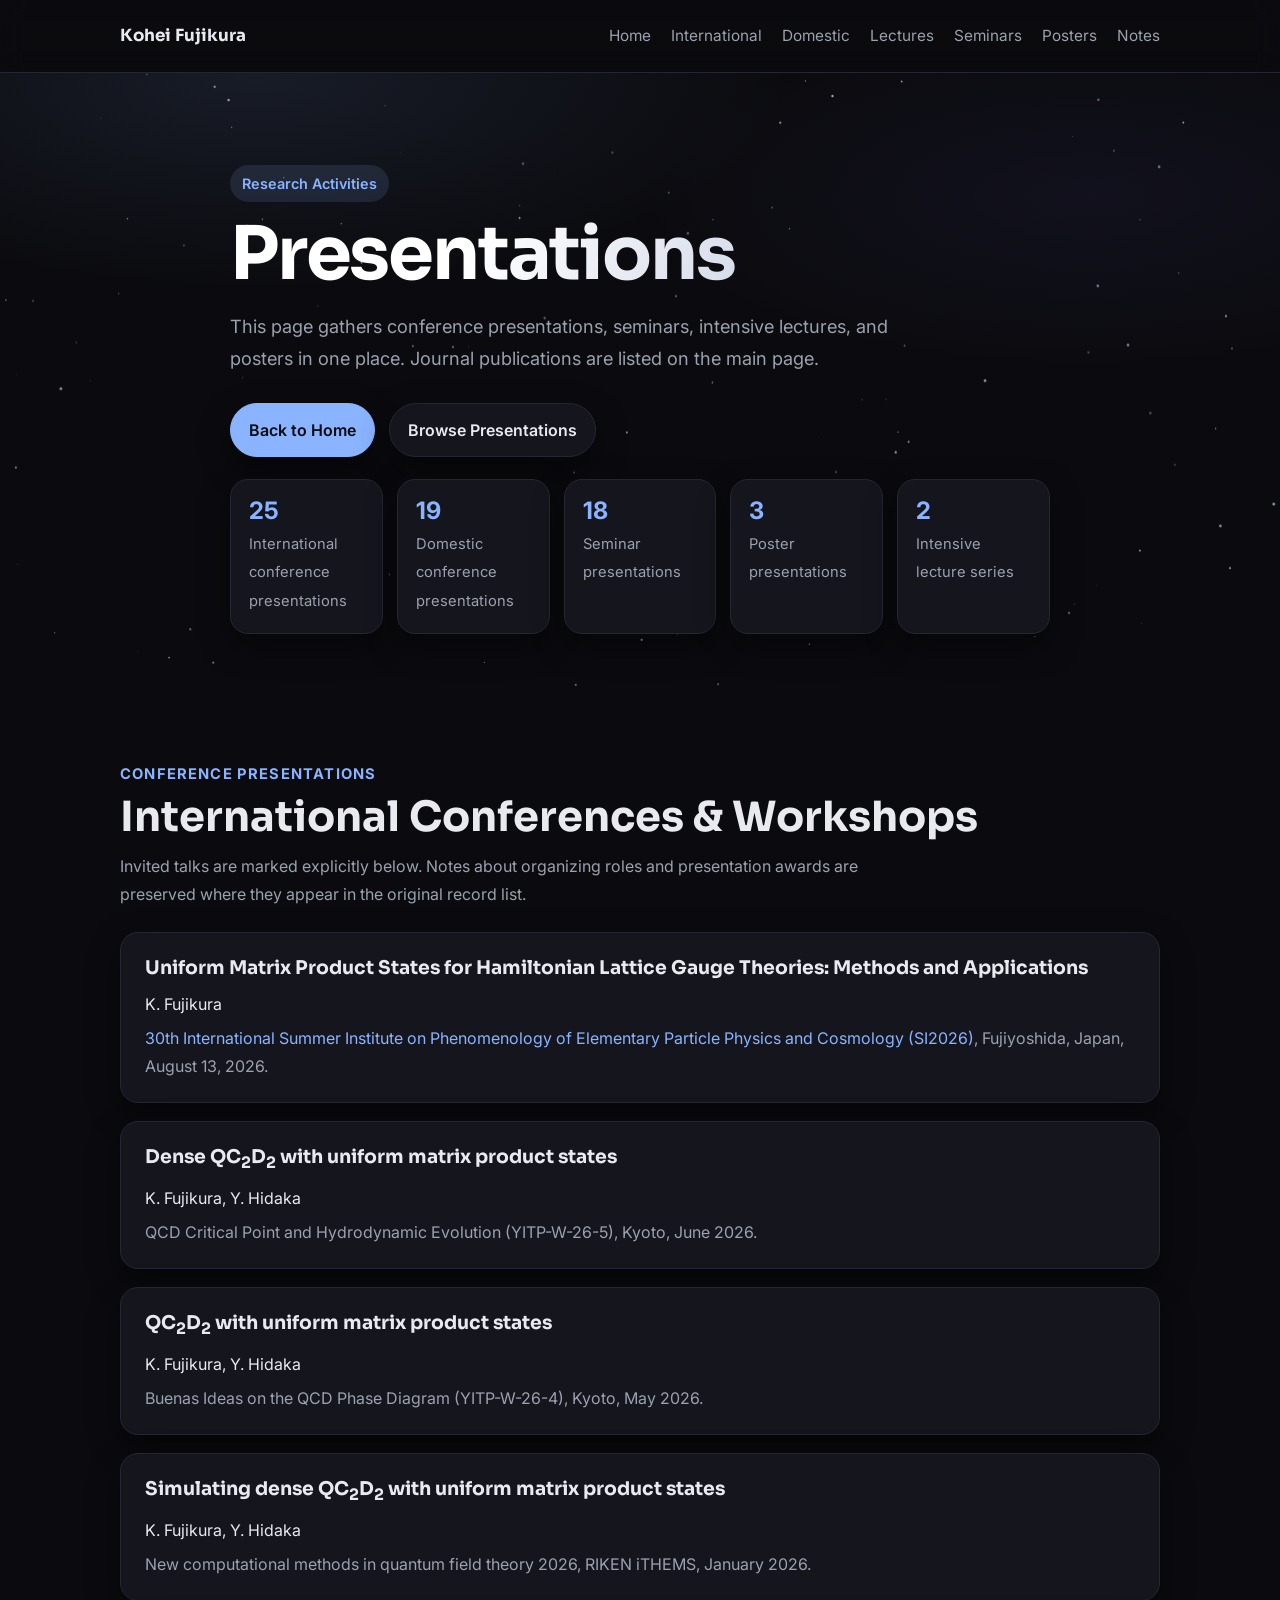
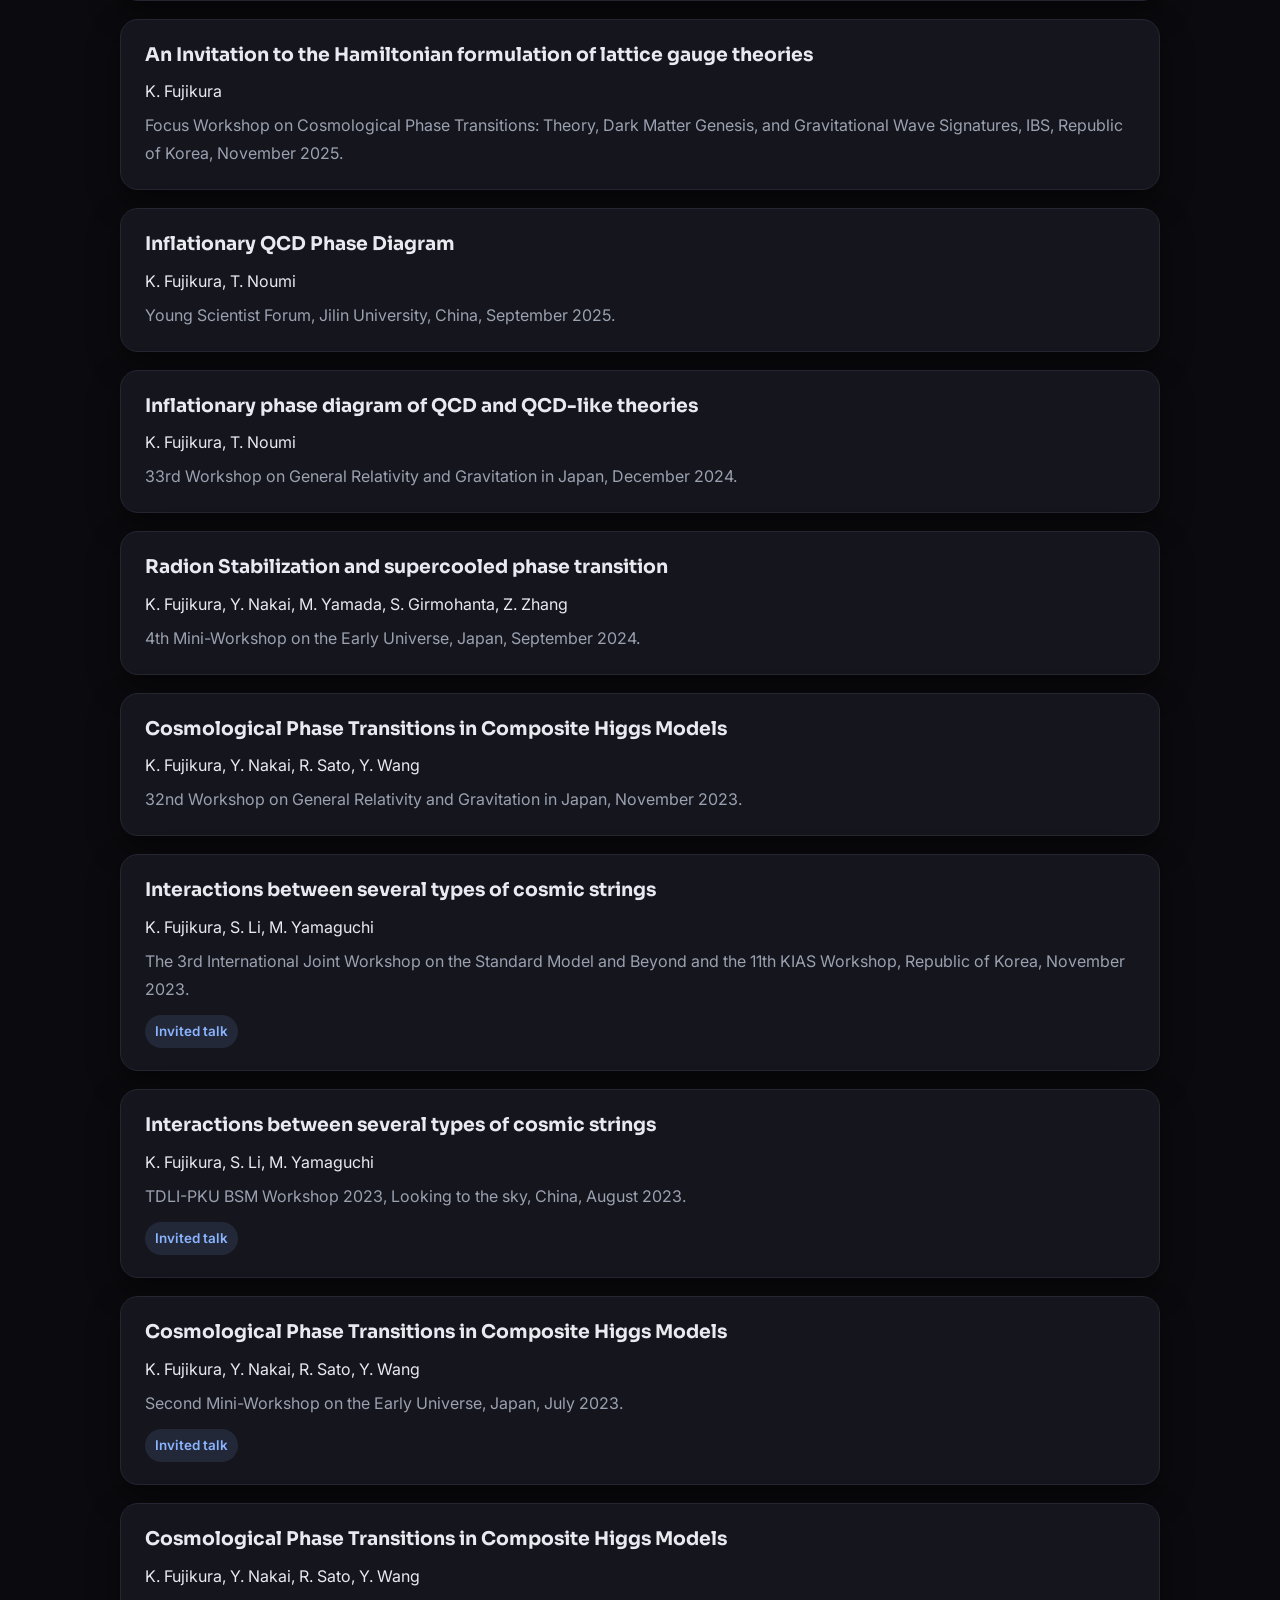
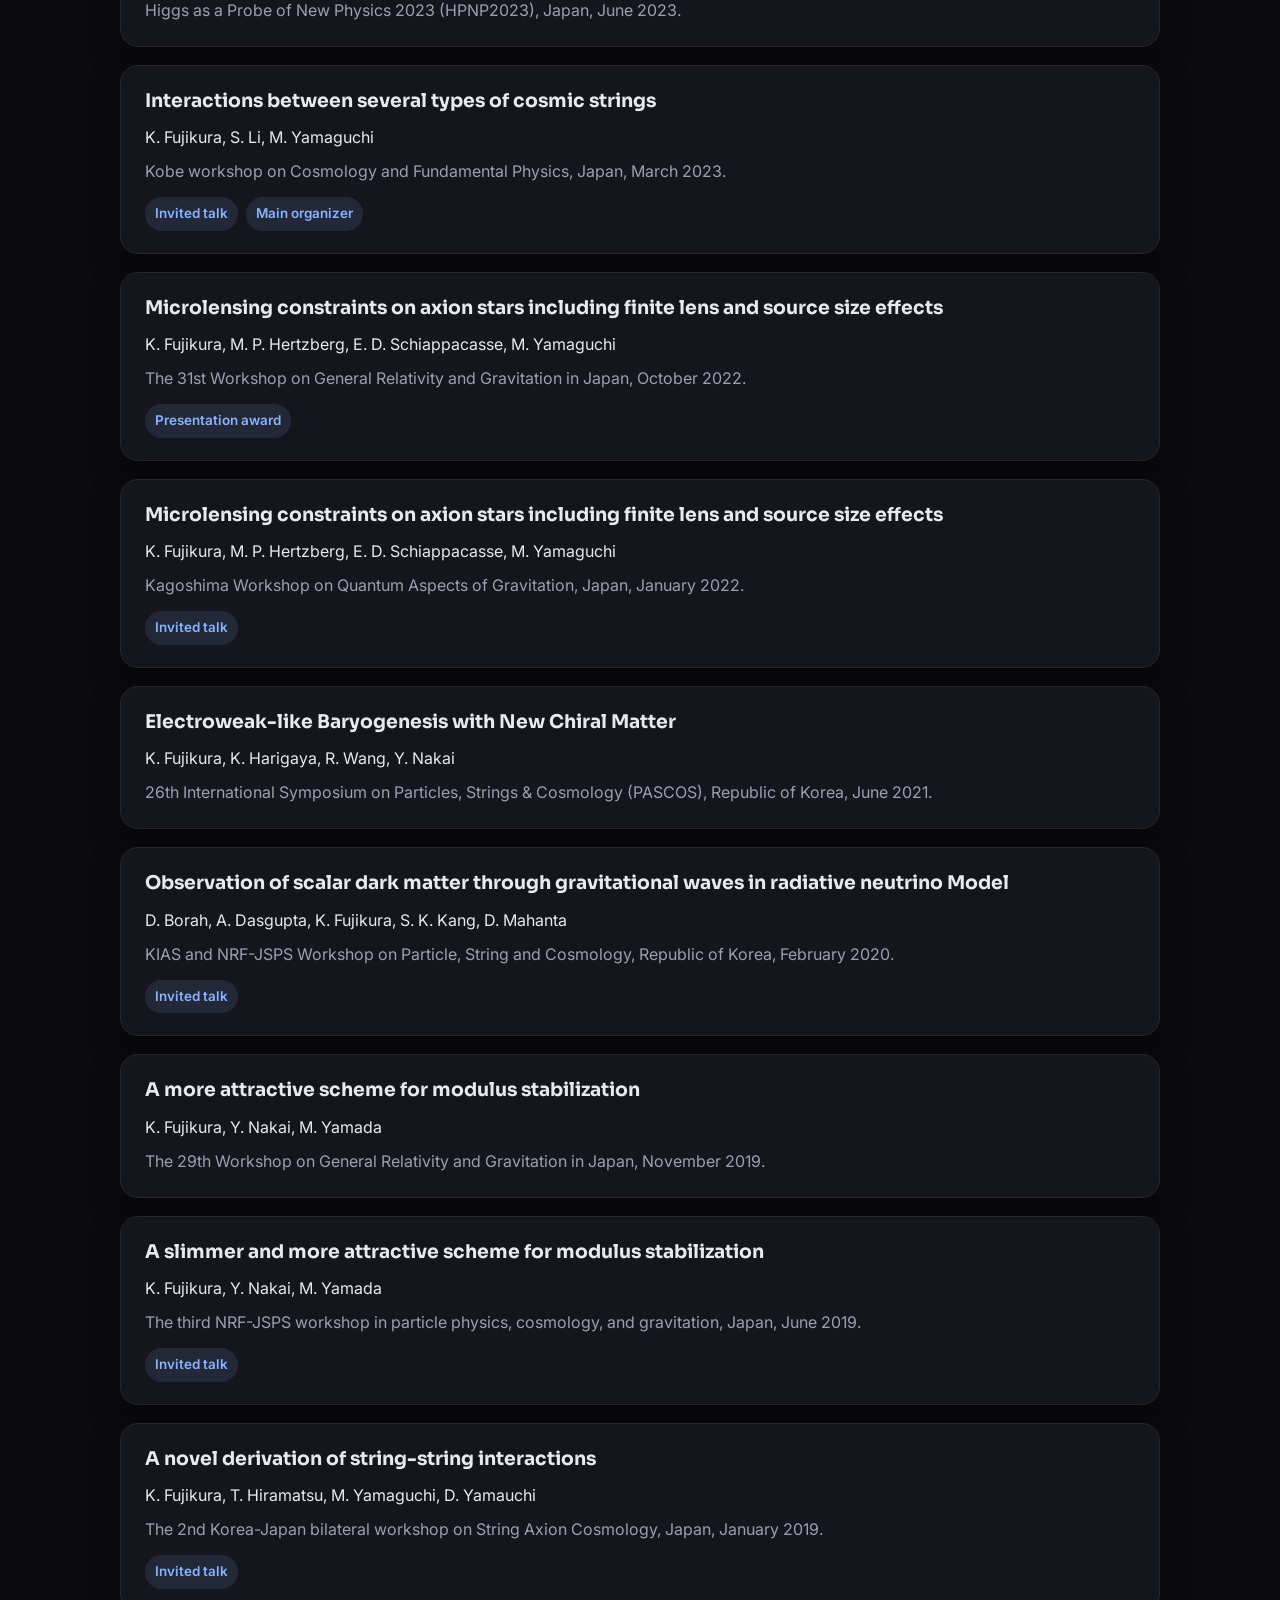
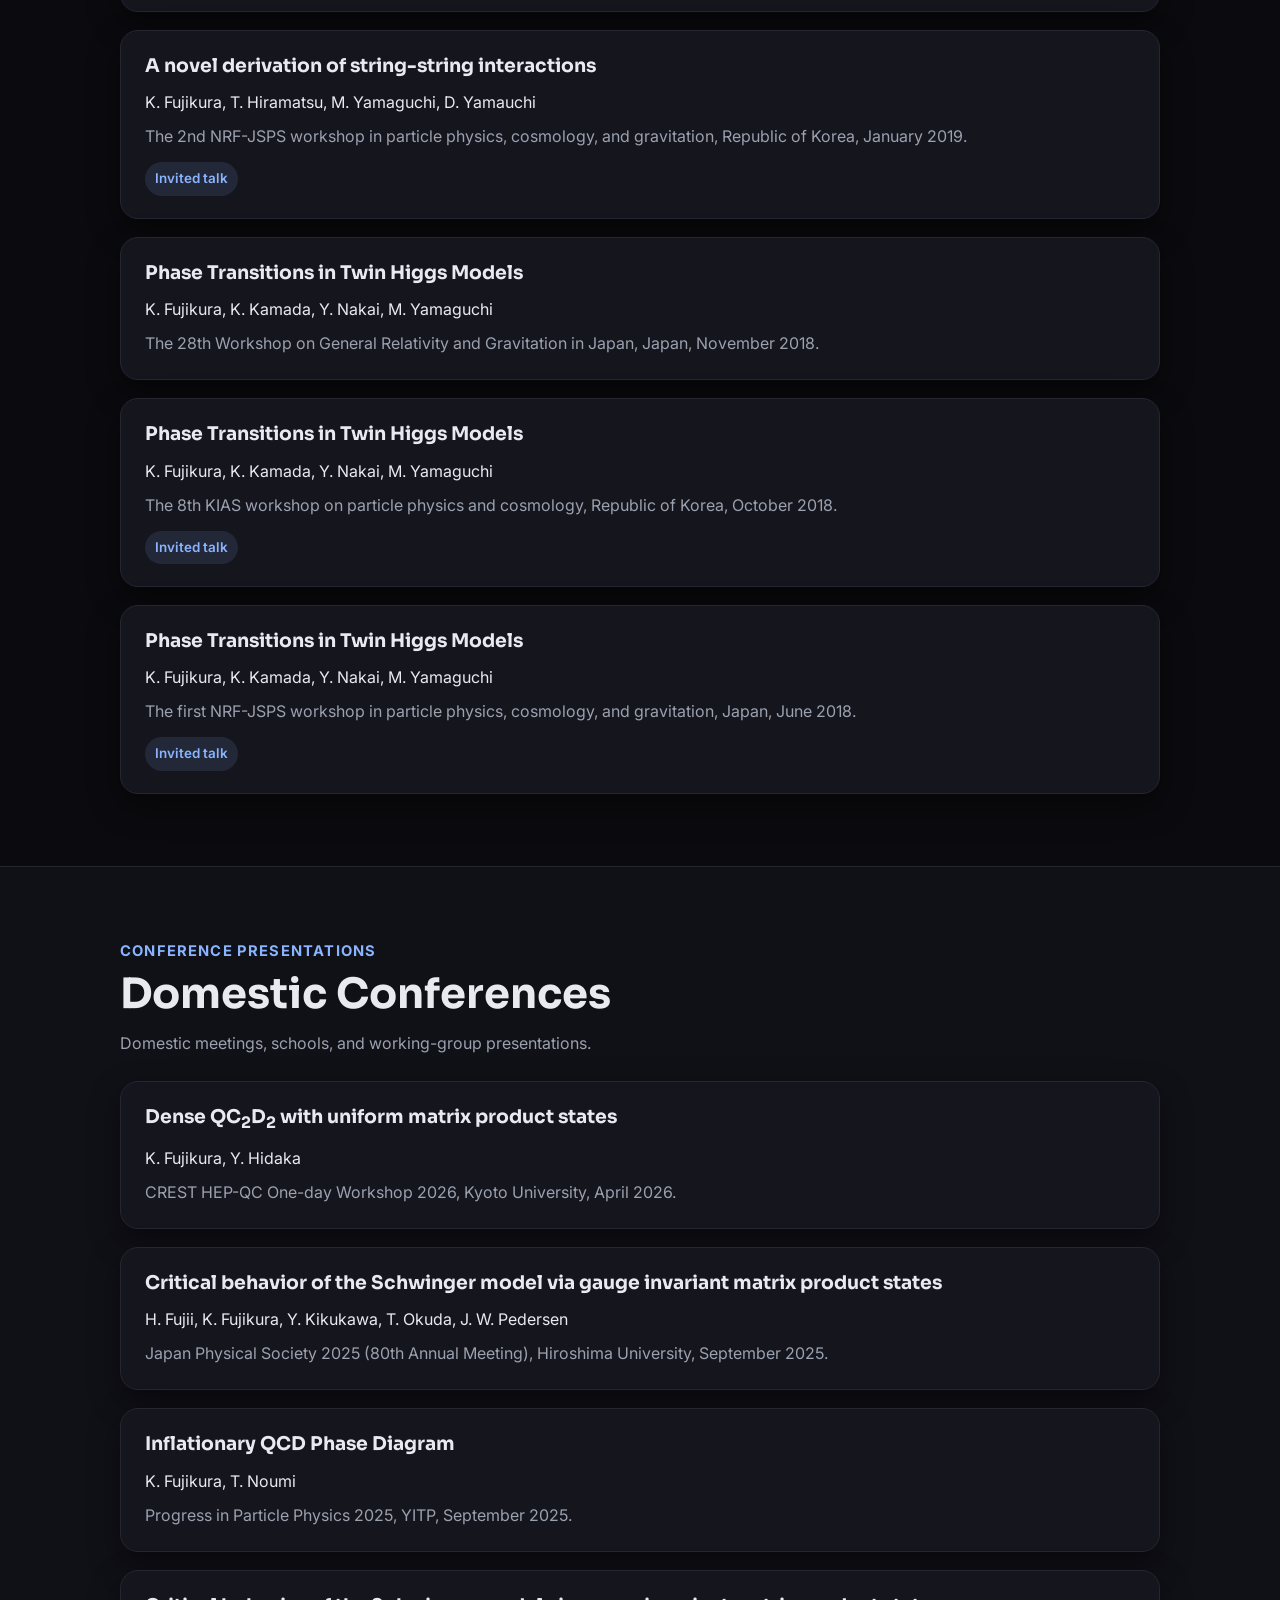
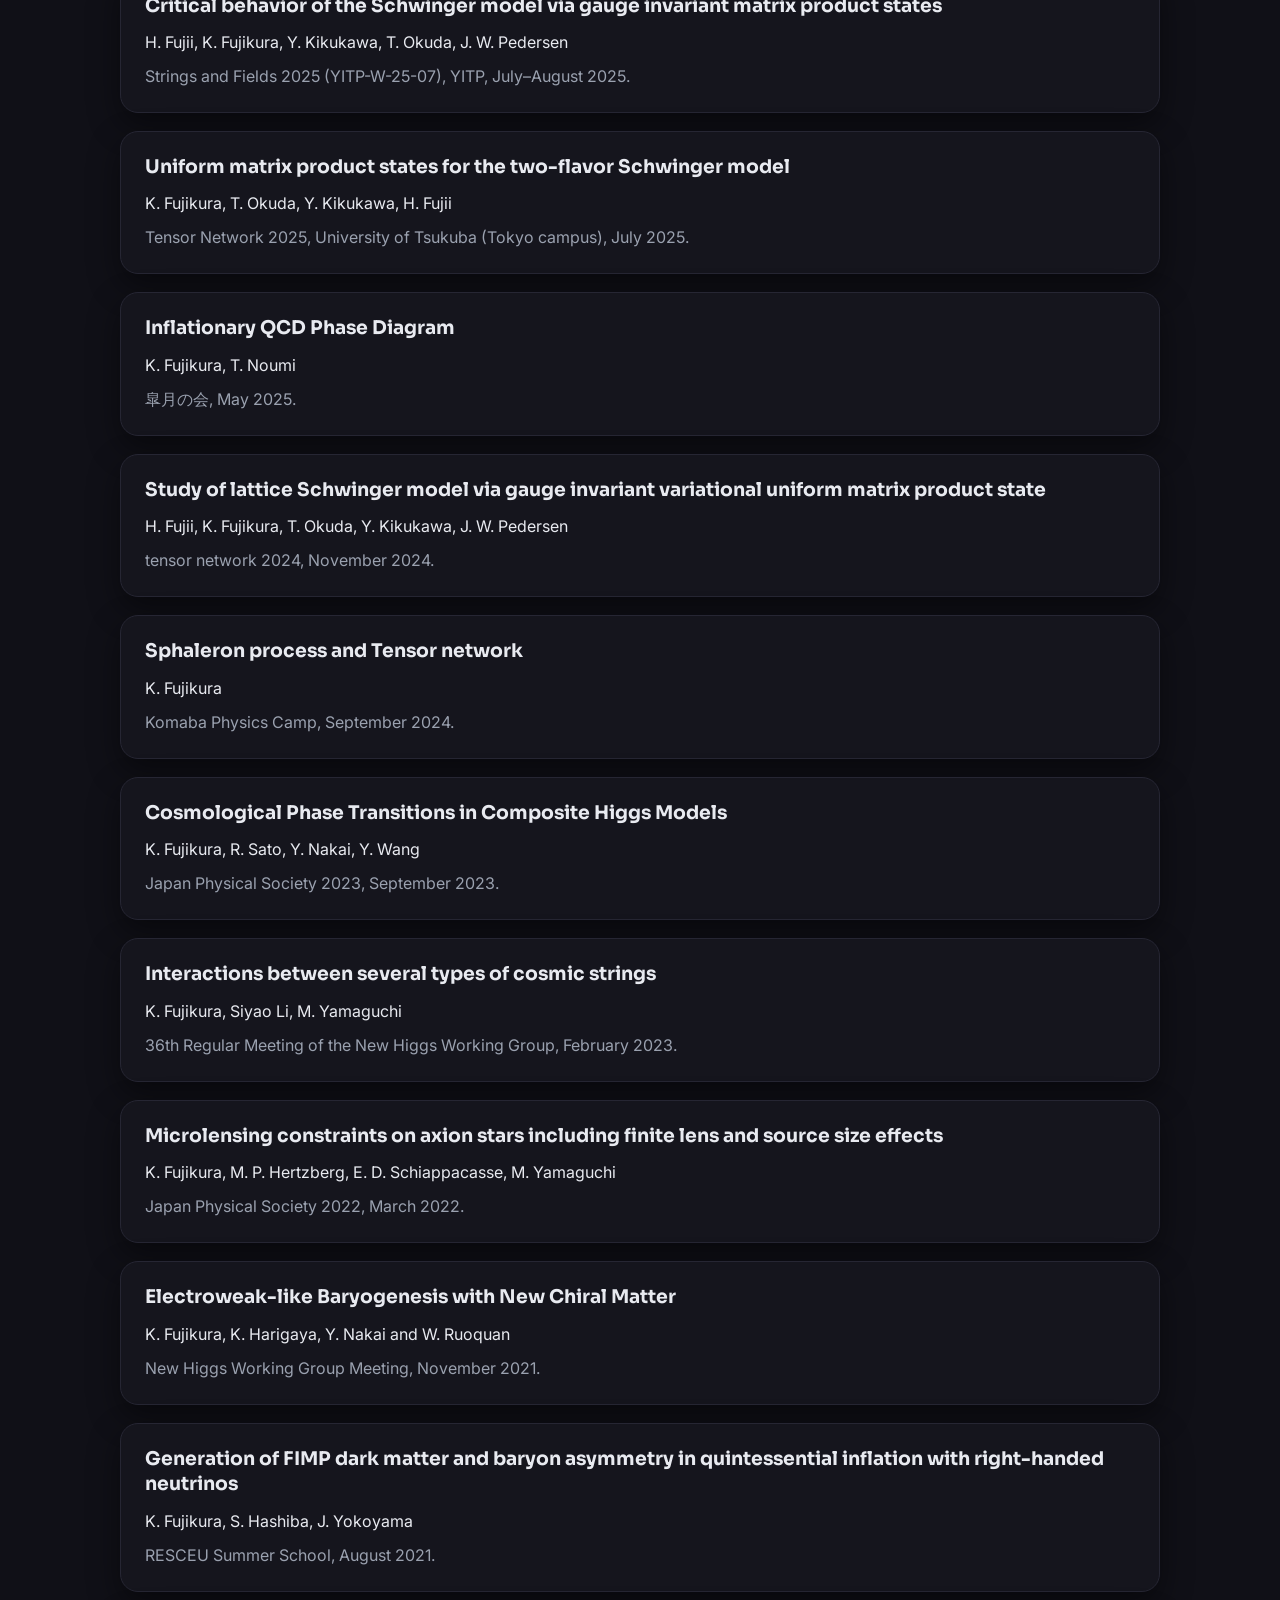
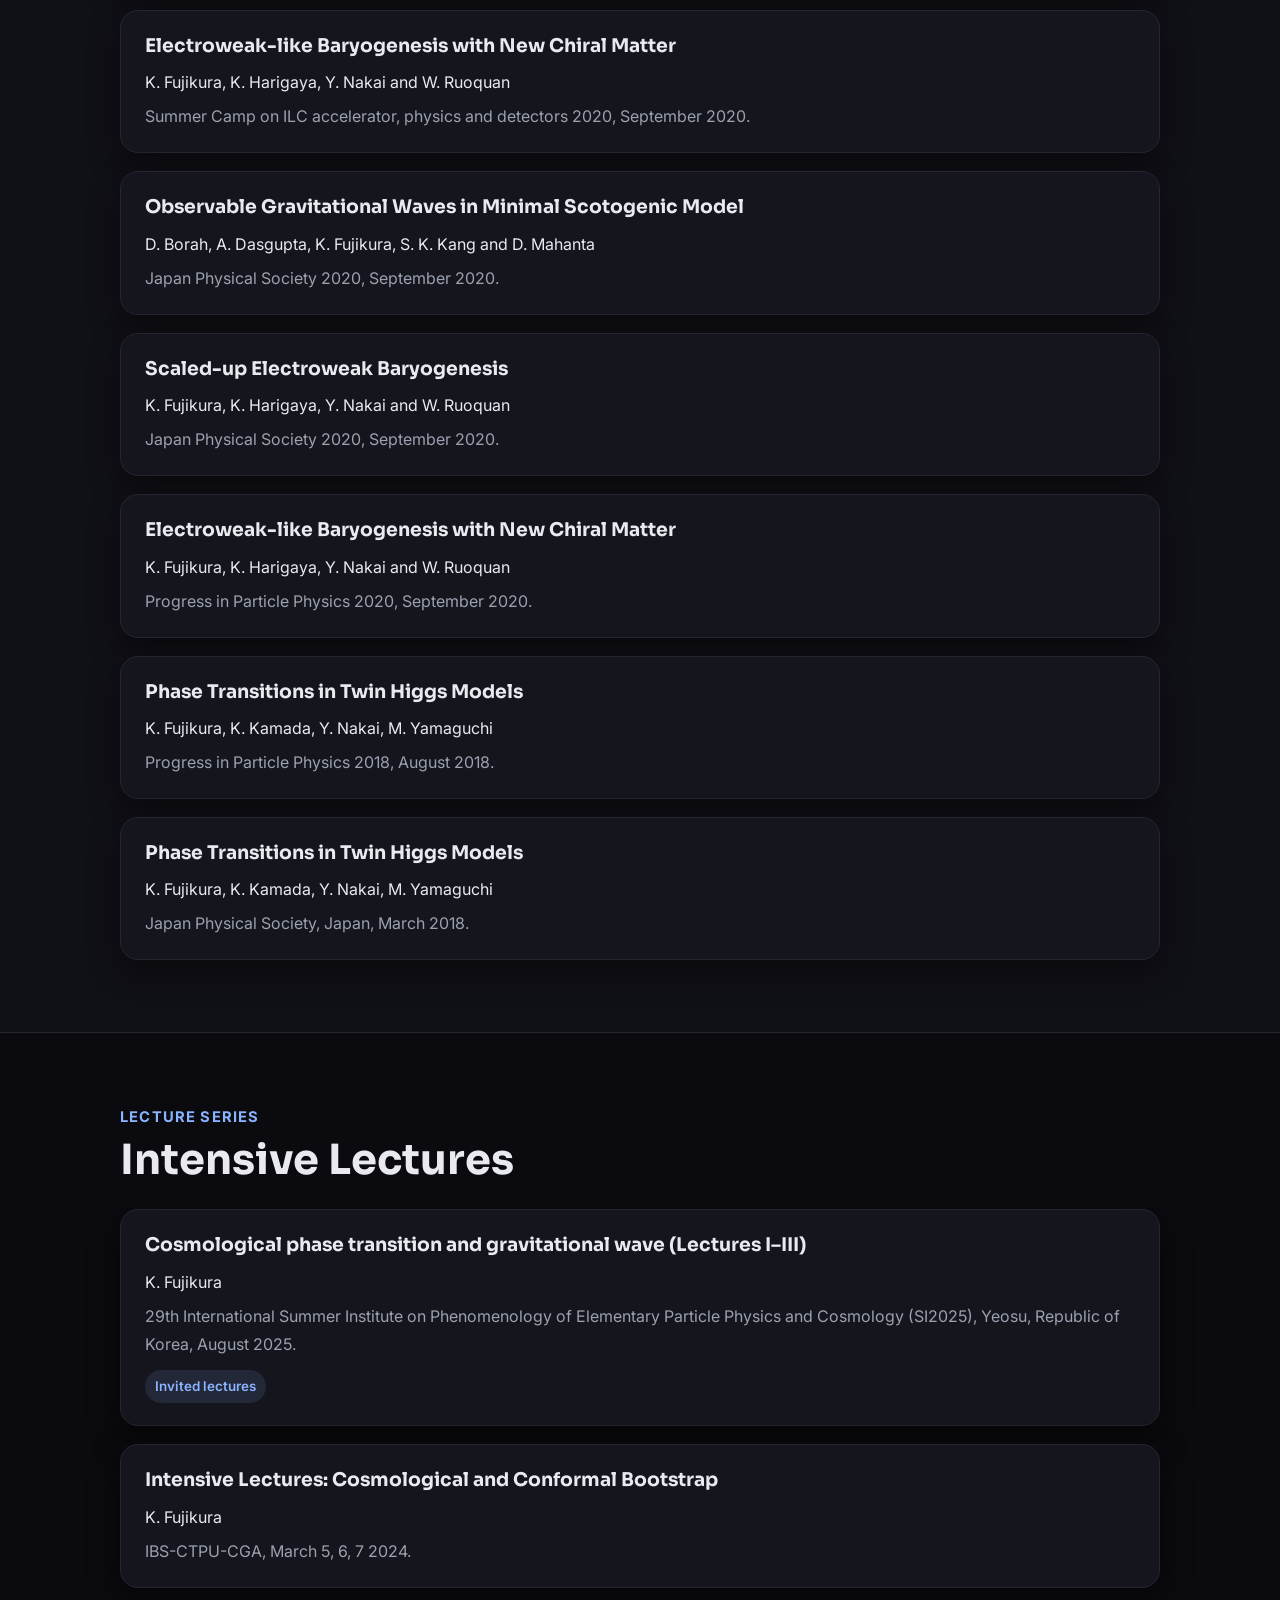
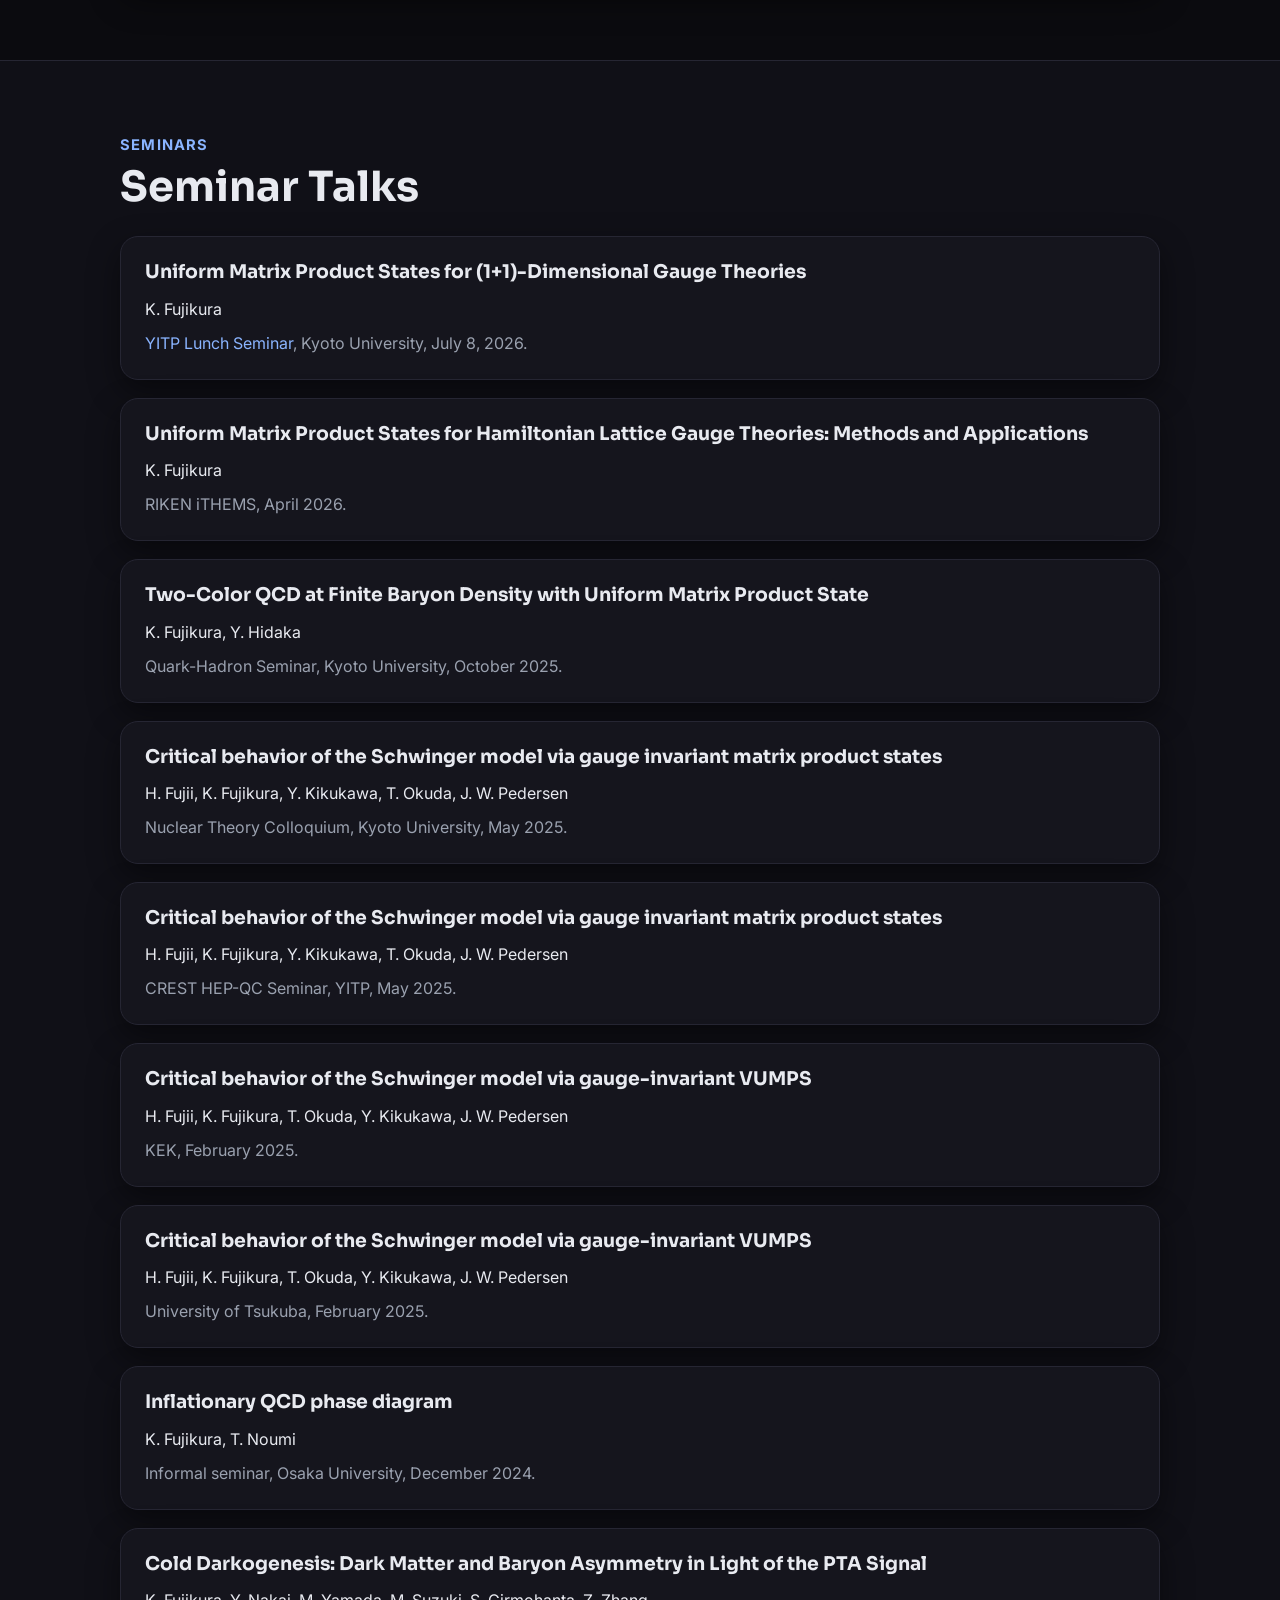
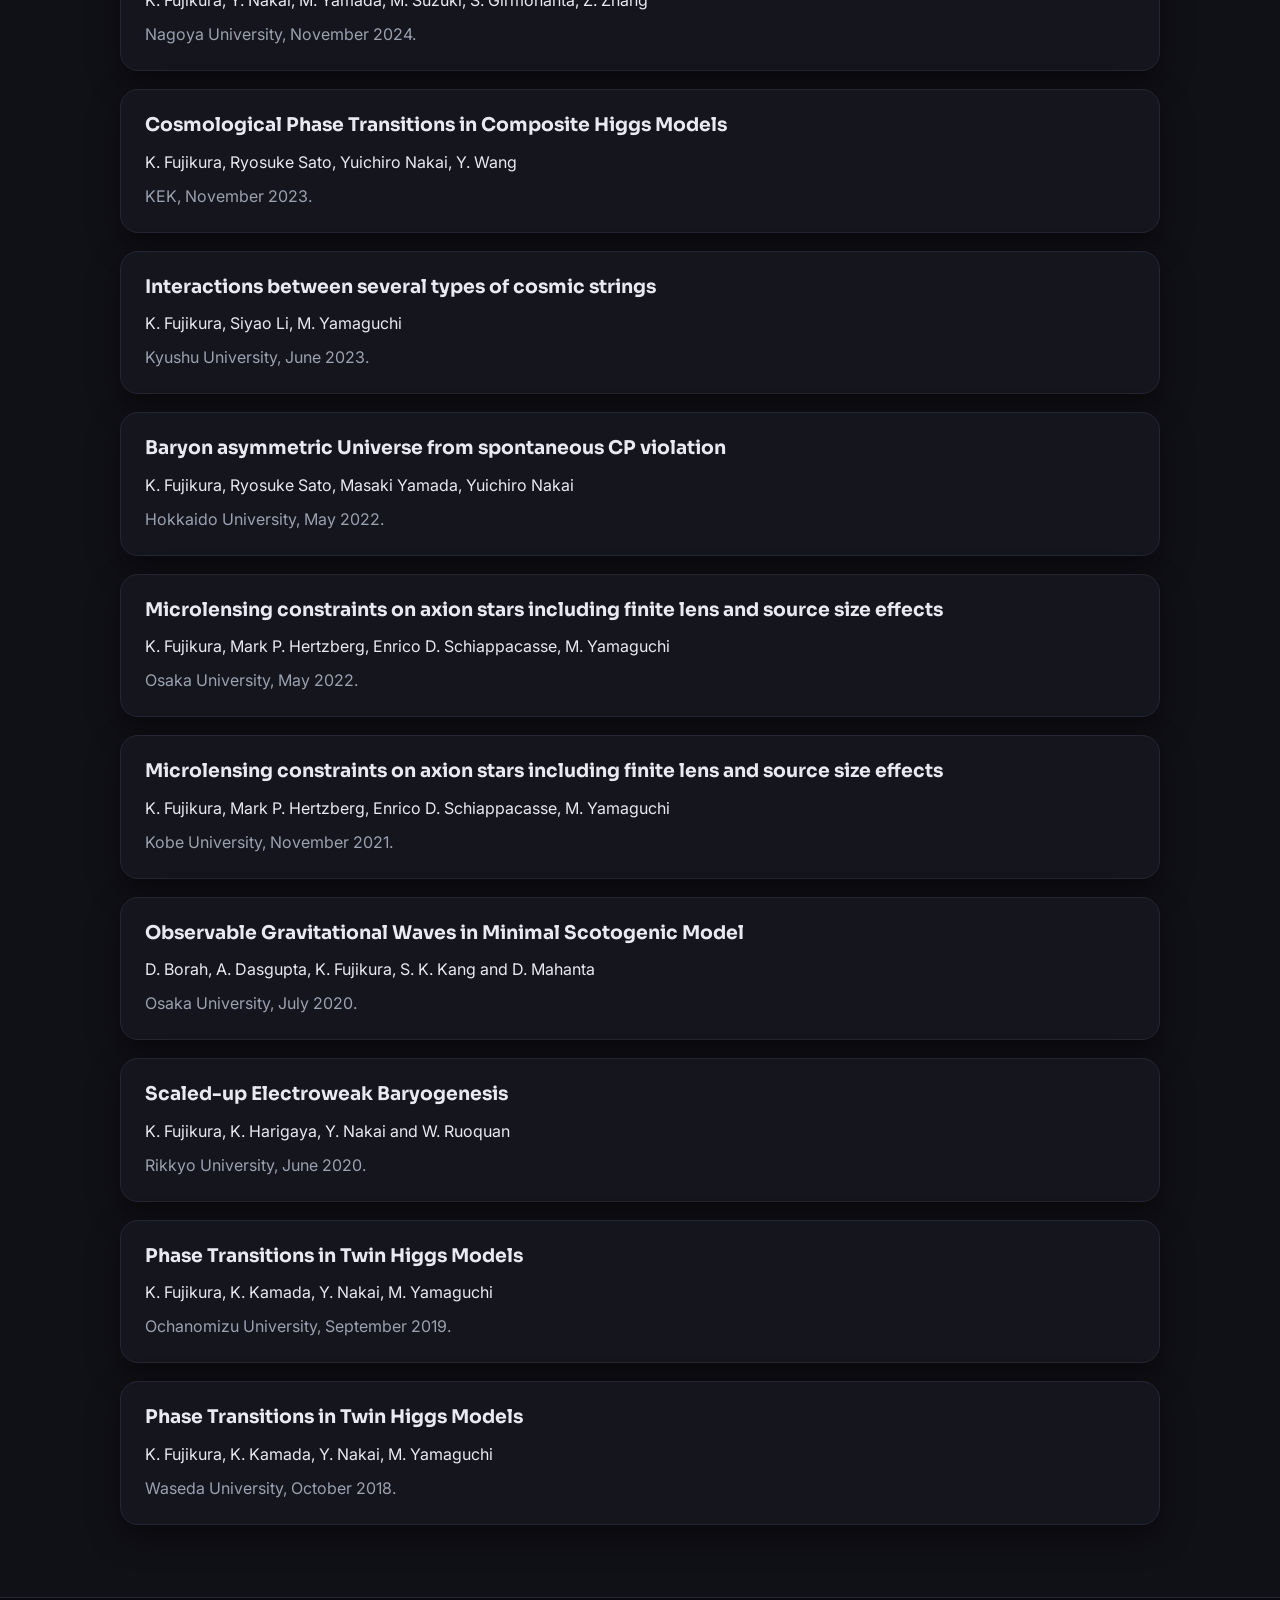
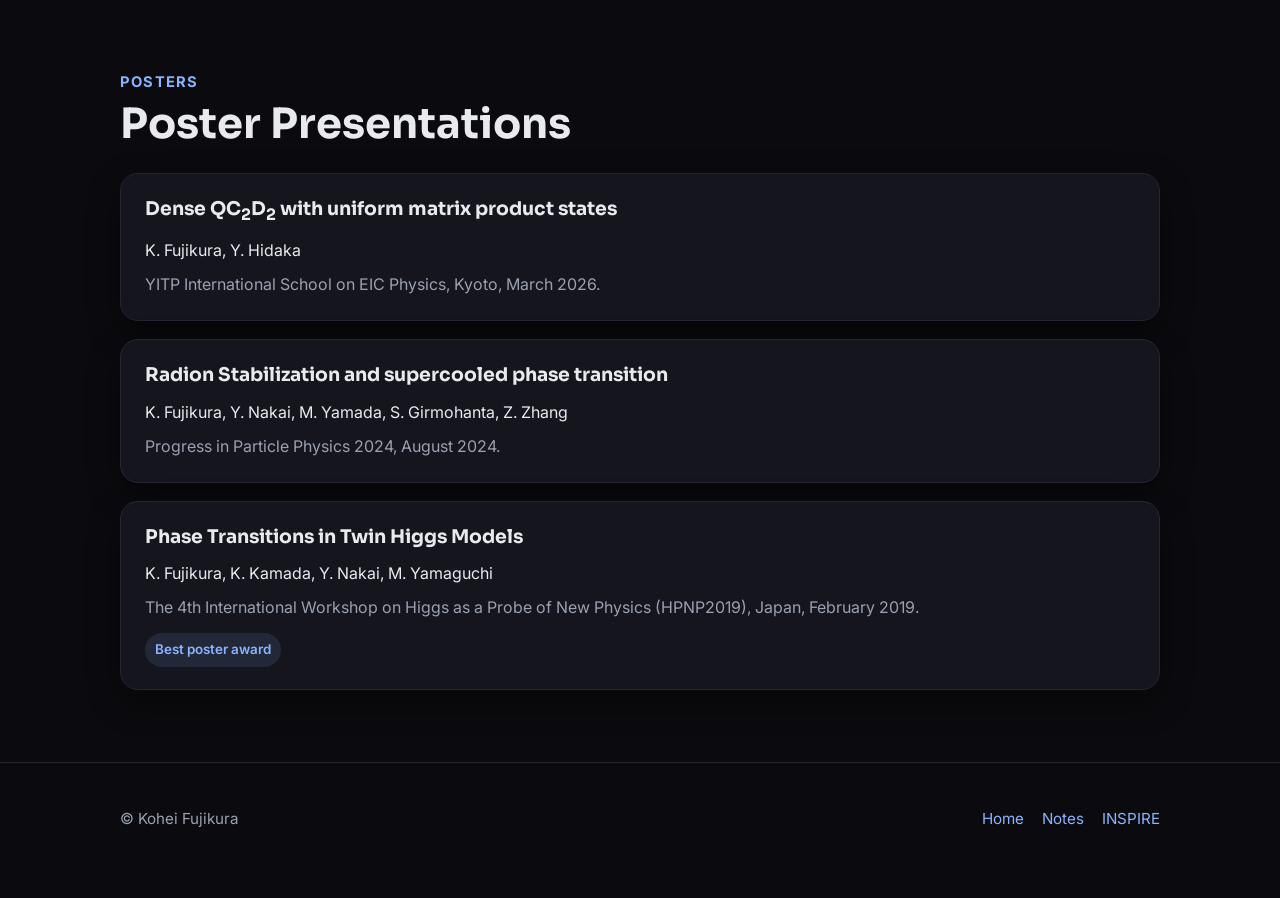
==== commit 63b10e82: "Update profile, publications, and presentations" ====
--- a/talks.html
+++ b/talks.html
@@ -43,7 +43,7 @@
         </div>
         <div class="stats">
           <div class="stat-card">
-            <strong>24</strong>
+            <strong>25</strong>
             <span>International conference presentations</span>
           </div>
           <div class="stat-card">
@@ -51,7 +51,7 @@
             <span>Domestic conference presentations</span>
           </div>
           <div class="stat-card">
-            <strong>17</strong>
+            <strong>18</strong>
             <span>Seminar presentations</span>
           </div>
           <div class="stat-card">
@@ -77,6 +77,11 @@
         </div>
         <div class="talk-list">
           <article class="card">
+            <h3 class="talk-title">Uniform Matrix Product States for Hamiltonian Lattice Gauge Theories: Methods and Applications</h3>
+            <p class="talk-authors">K. Fujikura</p>
+            <p class="talk-meta"><a href="https://indico.global/event/15770/contributions/162017/" target="_blank" rel="noopener noreferrer">30th International Summer Institute on Phenomenology of Elementary Particle Physics and Cosmology (SI2026)</a>, Fujiyoshida, Japan, August 13, 2026.</p>
+          </article>
+          <article class="card">
             <h3 class="talk-title">Dense QC<sub>2</sub>D<sub>2</sub> with uniform matrix product states</h3>
             <p class="talk-authors">K. Fujikura, Y. Hidaka</p>
             <p class="talk-meta">QCD Critical Point and Hydrodynamic Evolution (YITP-W-26-5), Kyoto, June 2026.</p>
@@ -378,6 +383,11 @@
         </div>
         <div class="talk-list">
           <article class="card">
+            <h3 class="talk-title">Uniform Matrix Product States for (1+1)-Dimensional Gauge Theories</h3>
+            <p class="talk-authors">K. Fujikura</p>
+            <p class="talk-meta"><a href="https://www2.yukawa.kyoto-u.ac.jp/~lunch.seminar/" target="_blank" rel="noopener noreferrer">YITP Lunch Seminar</a>, Kyoto University, July 8, 2026.</p>
+          </article>
+          <article class="card">
             <h3 class="talk-title">Uniform Matrix Product States for Hamiltonian Lattice Gauge Theories: Methods and Applications</h3>
             <p class="talk-authors">K. Fujikura</p>
             <p class="talk-meta">RIKEN iTHEMS, April 2026.</p>
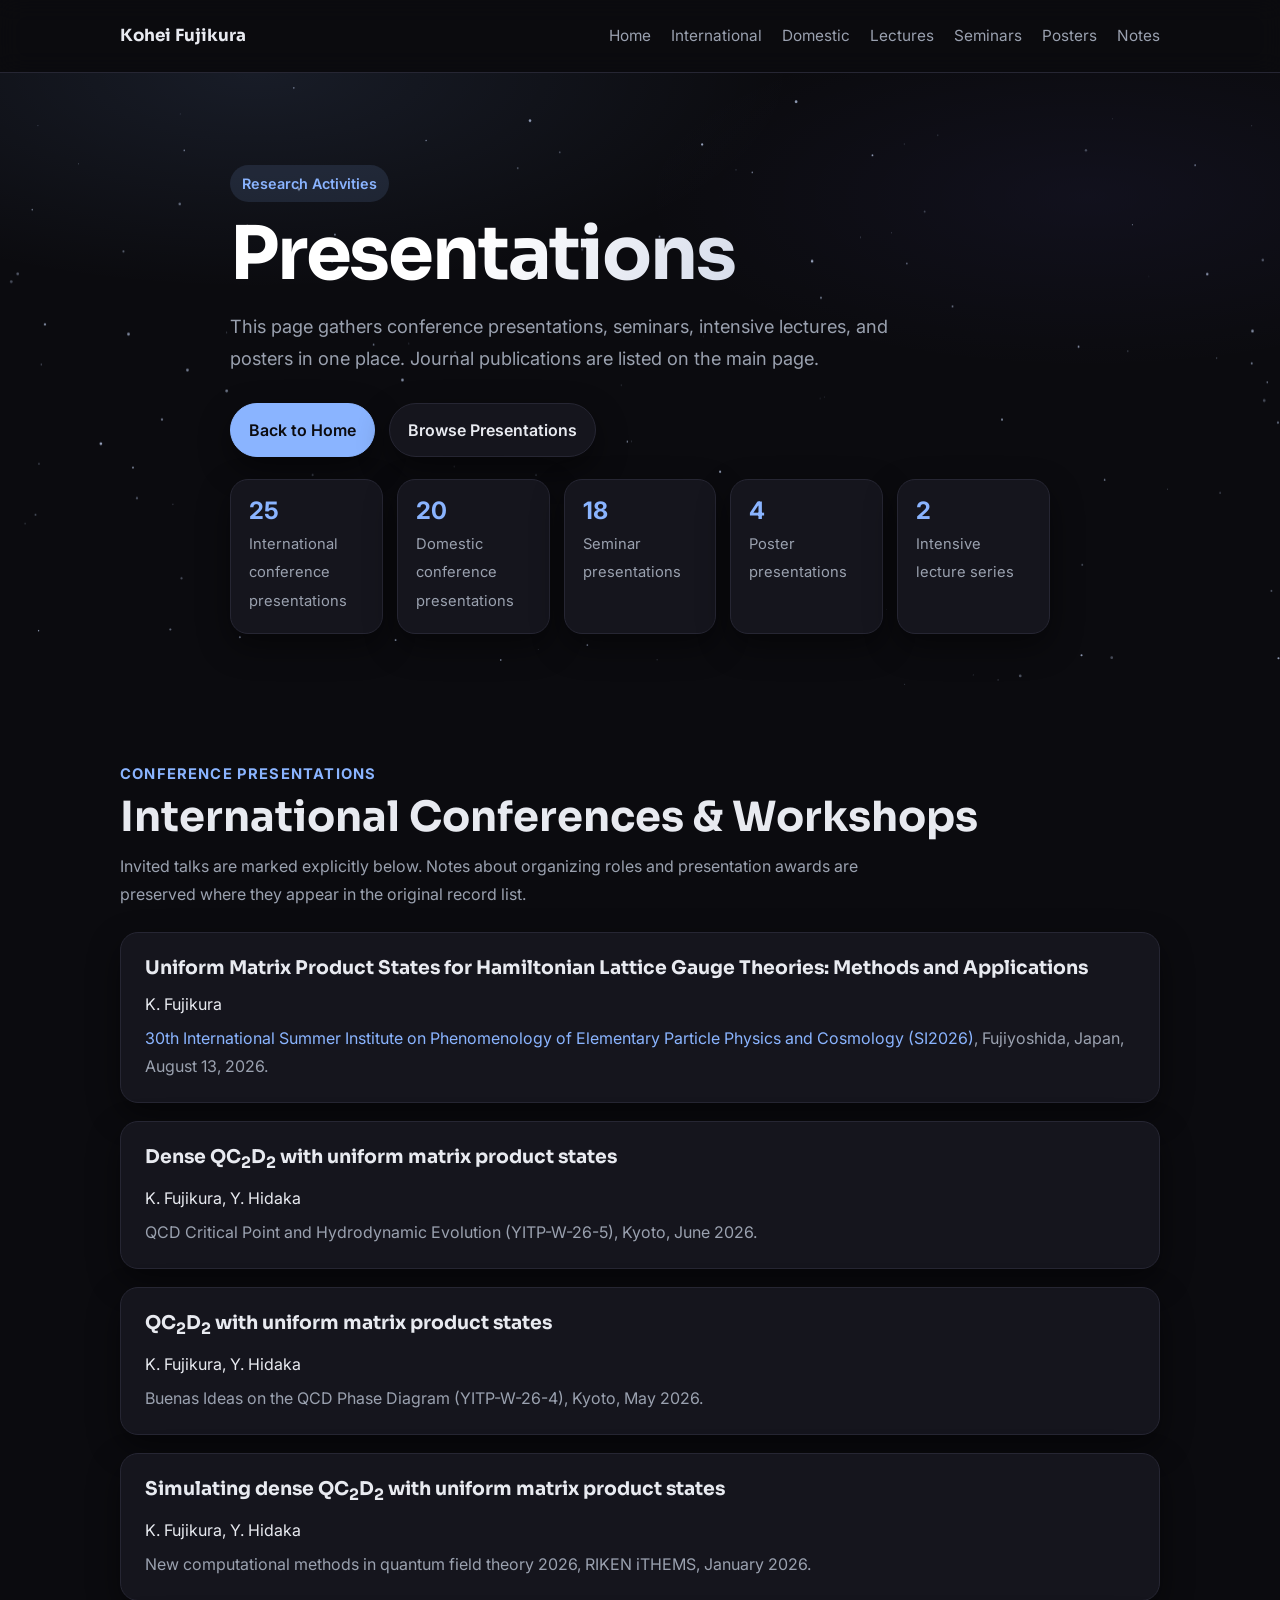
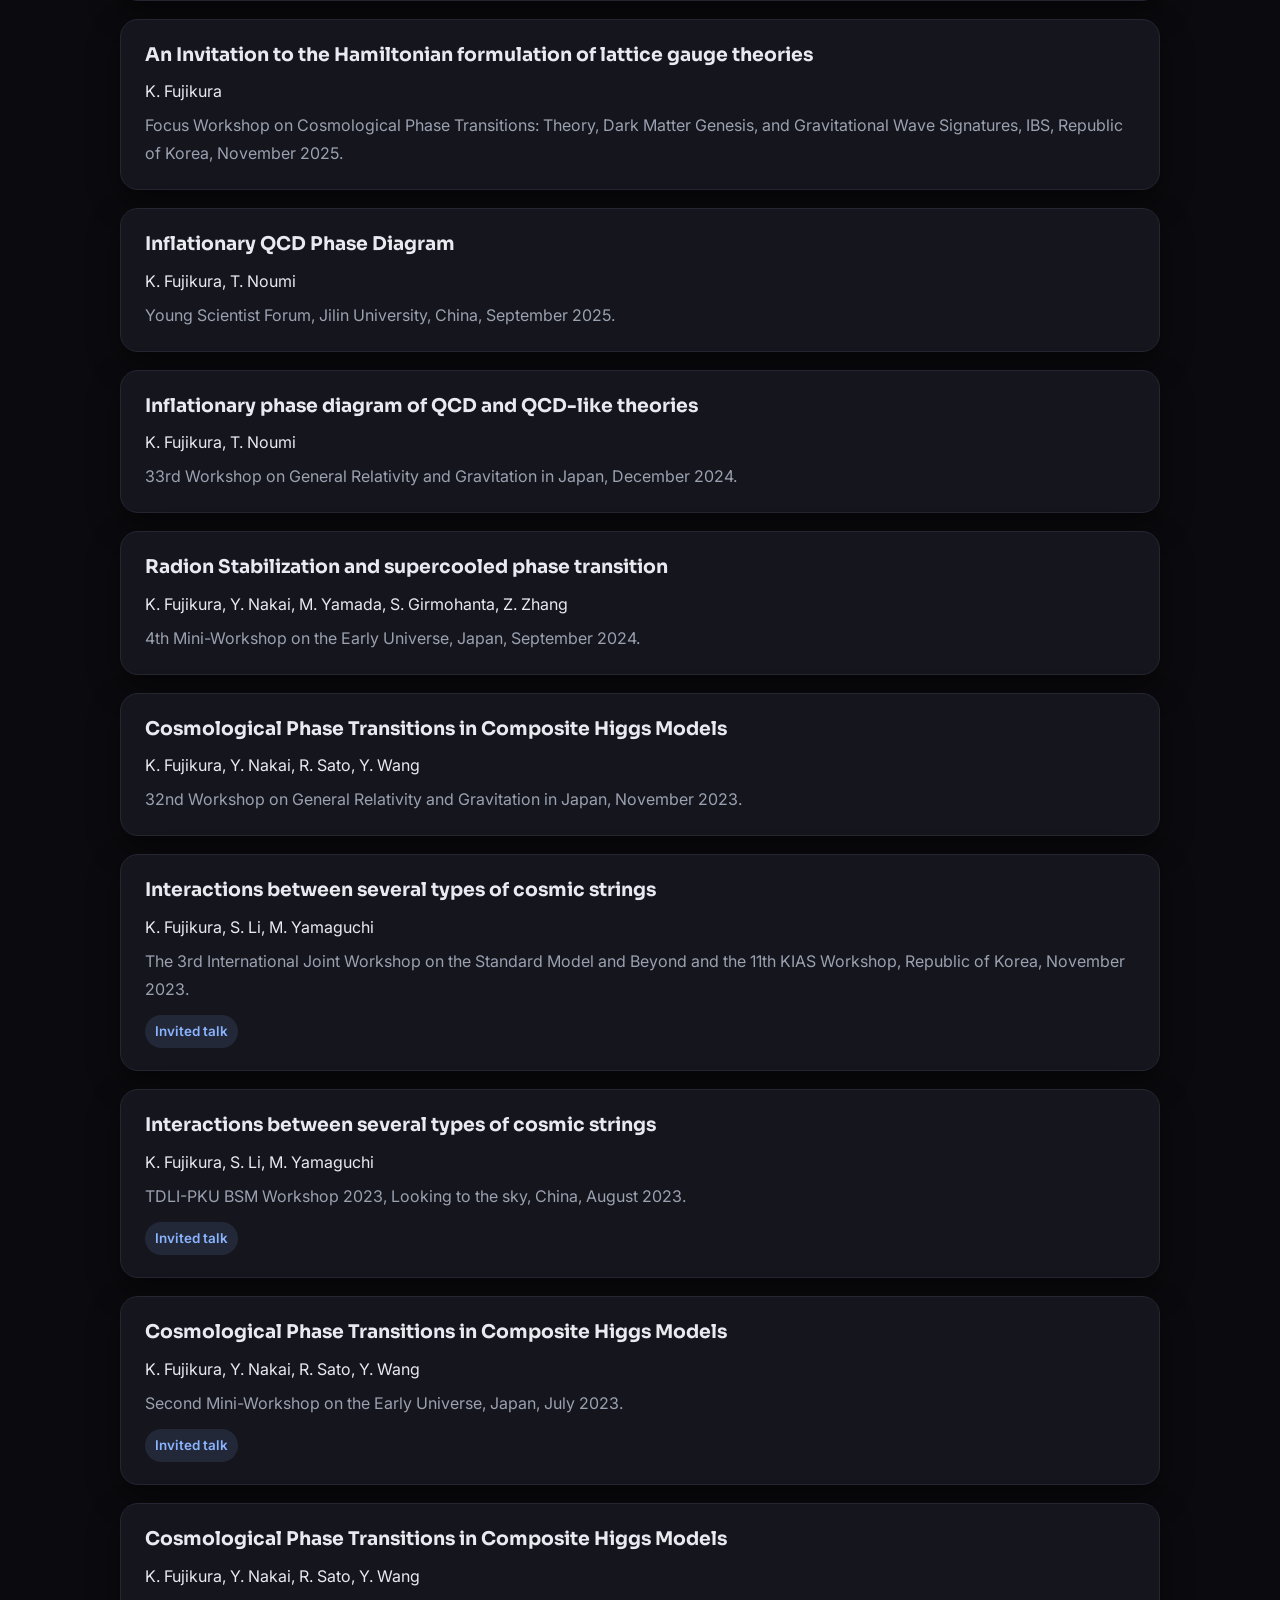
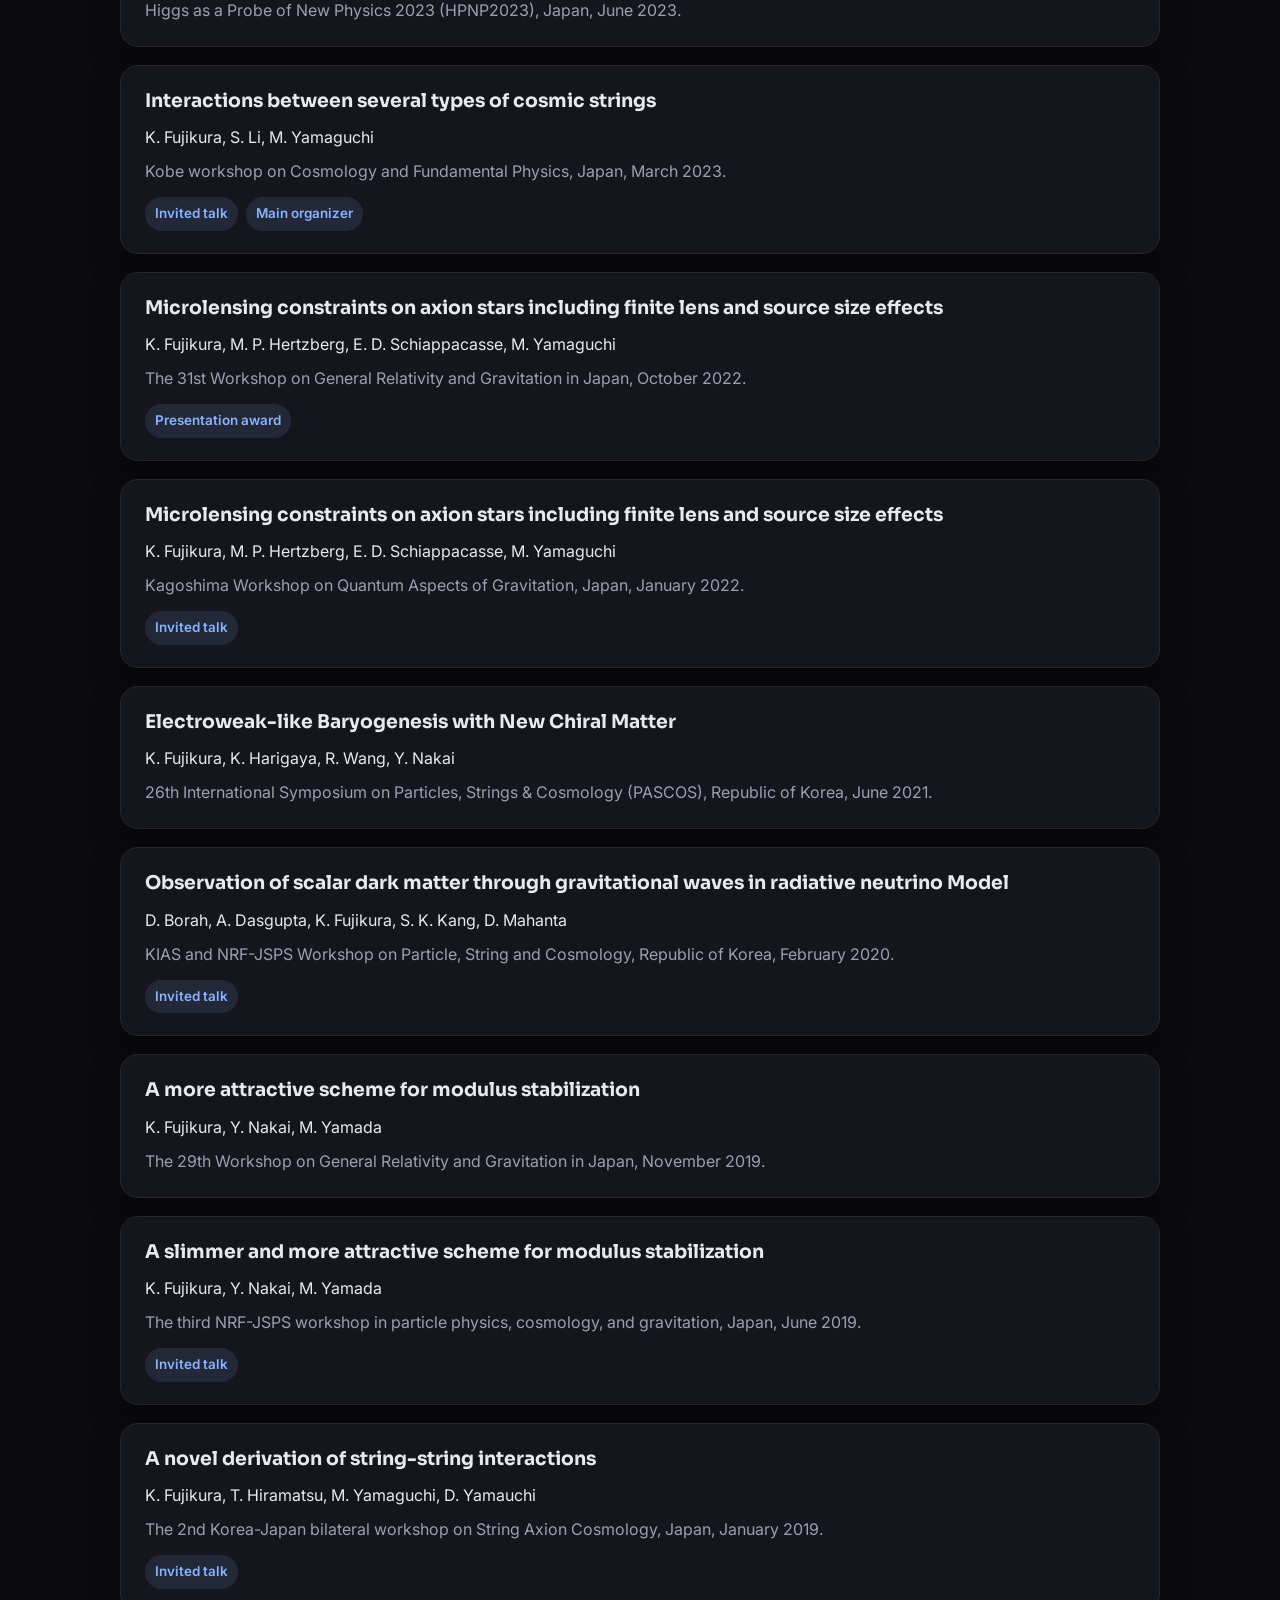
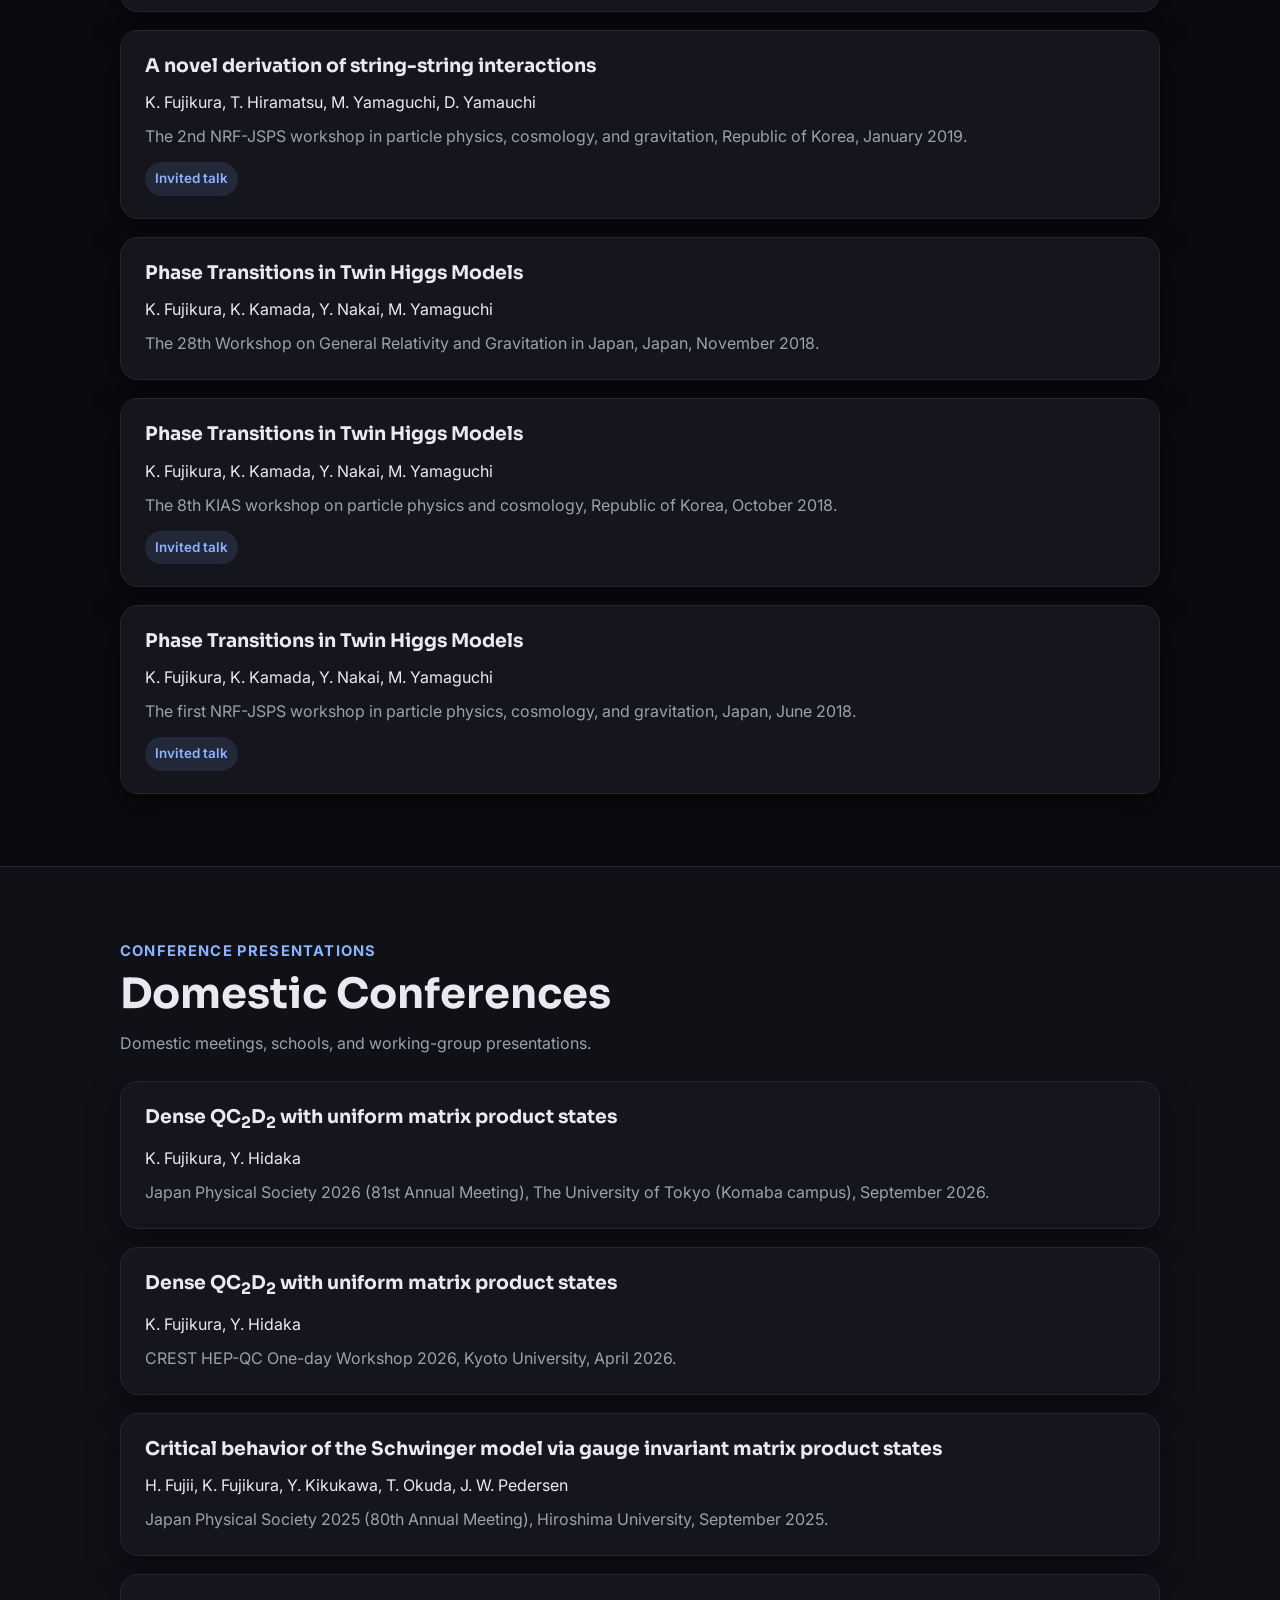
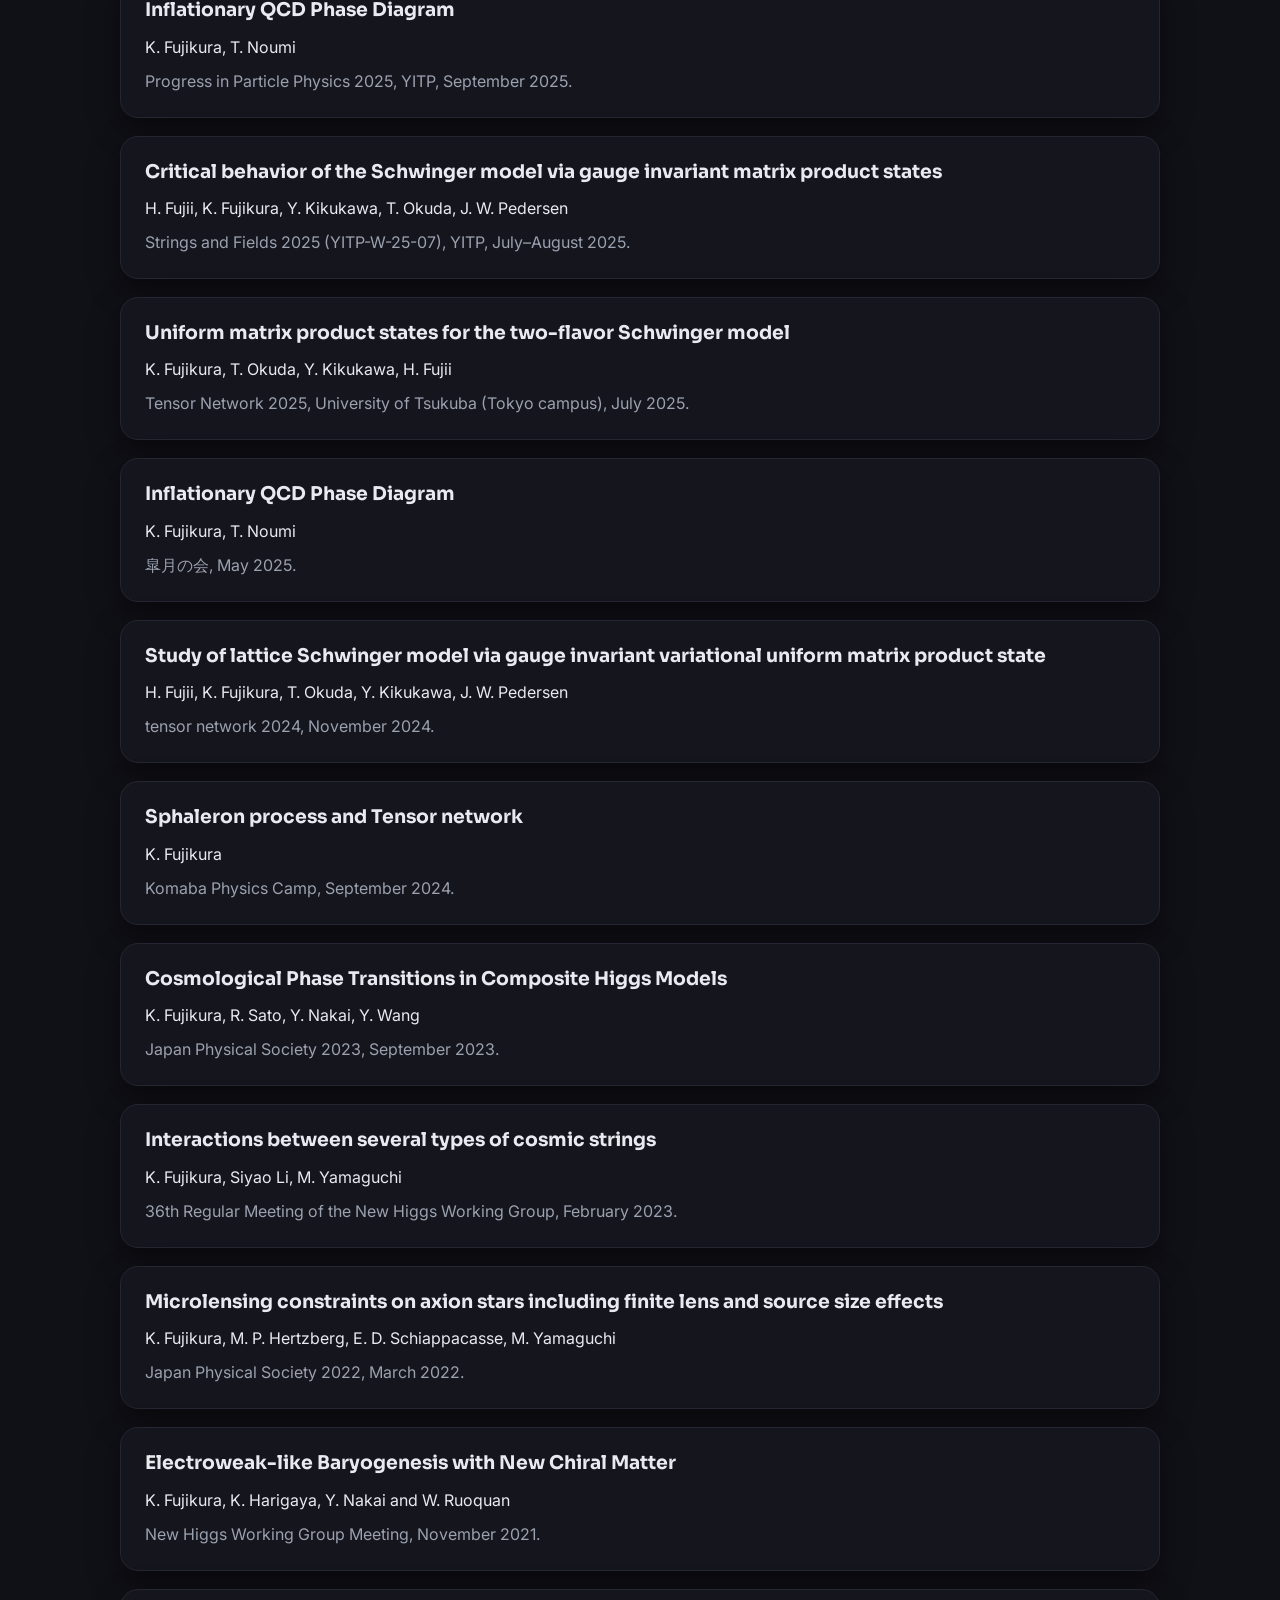
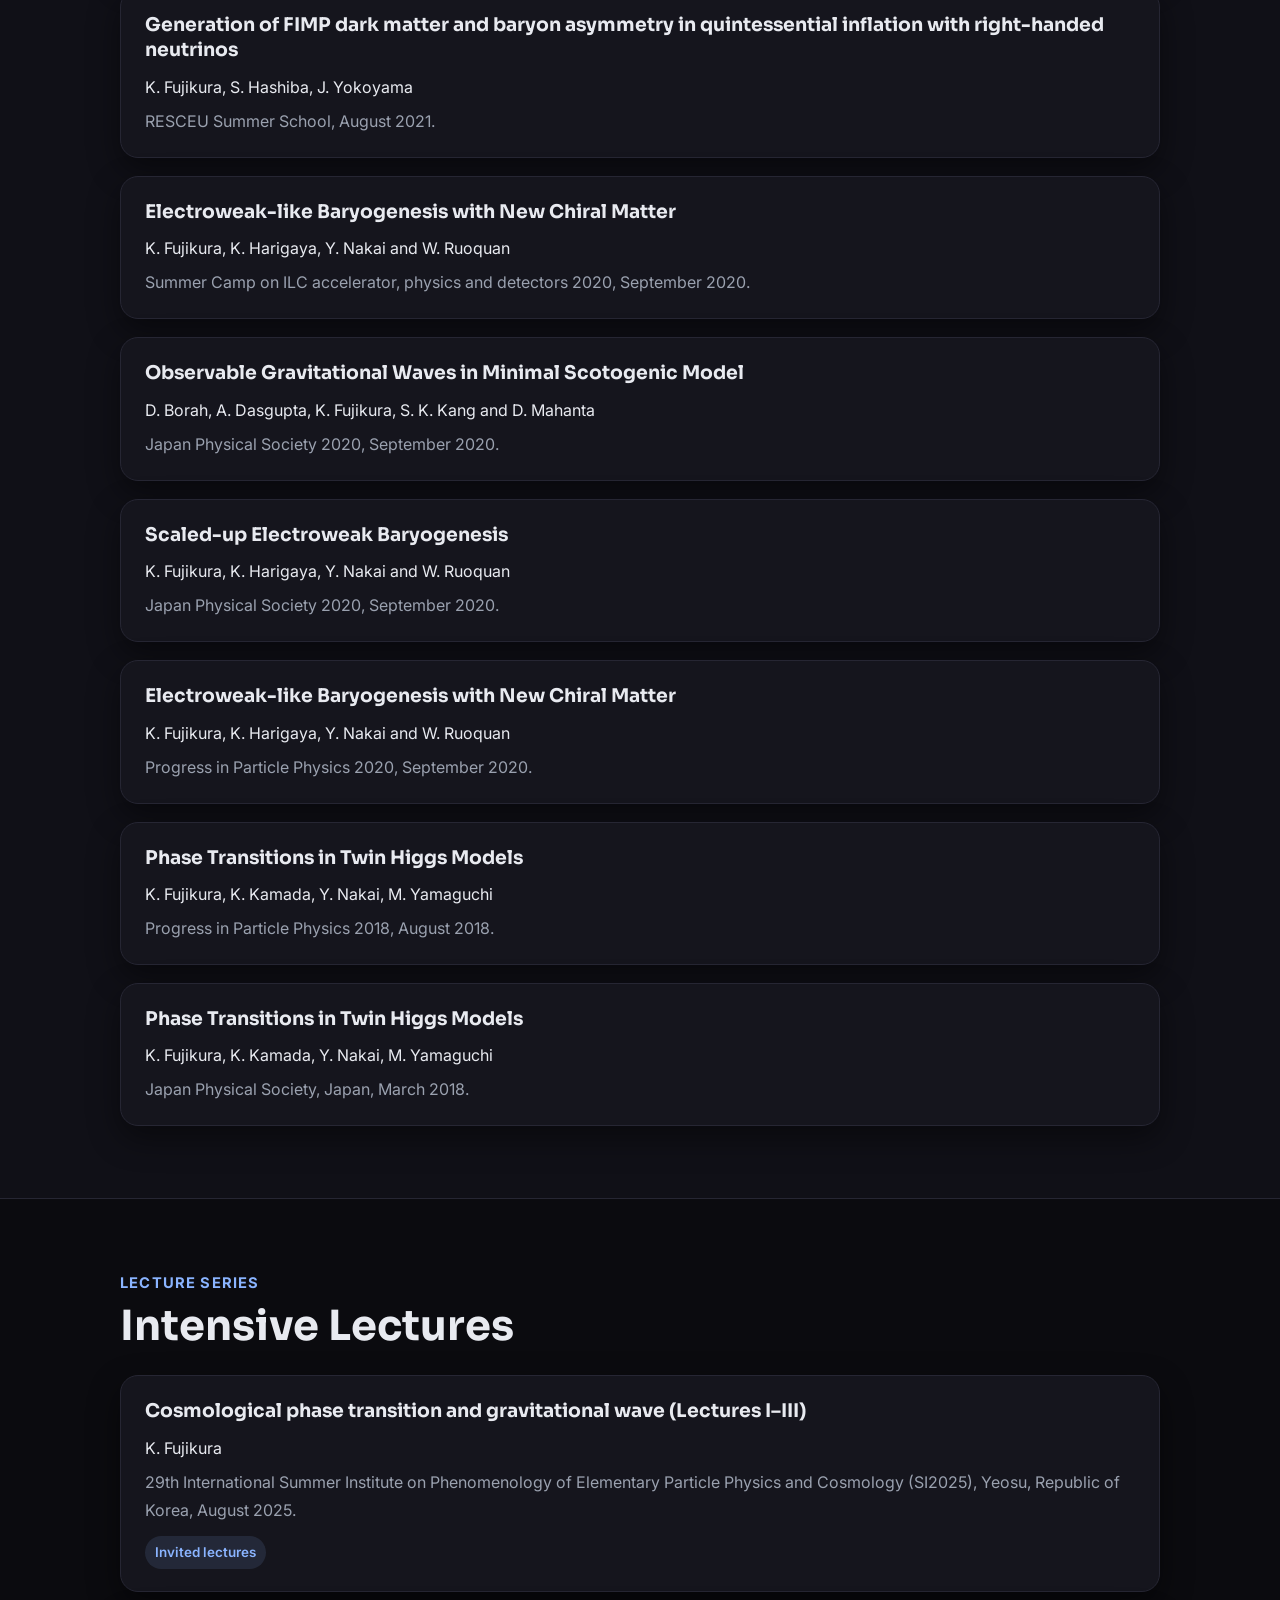
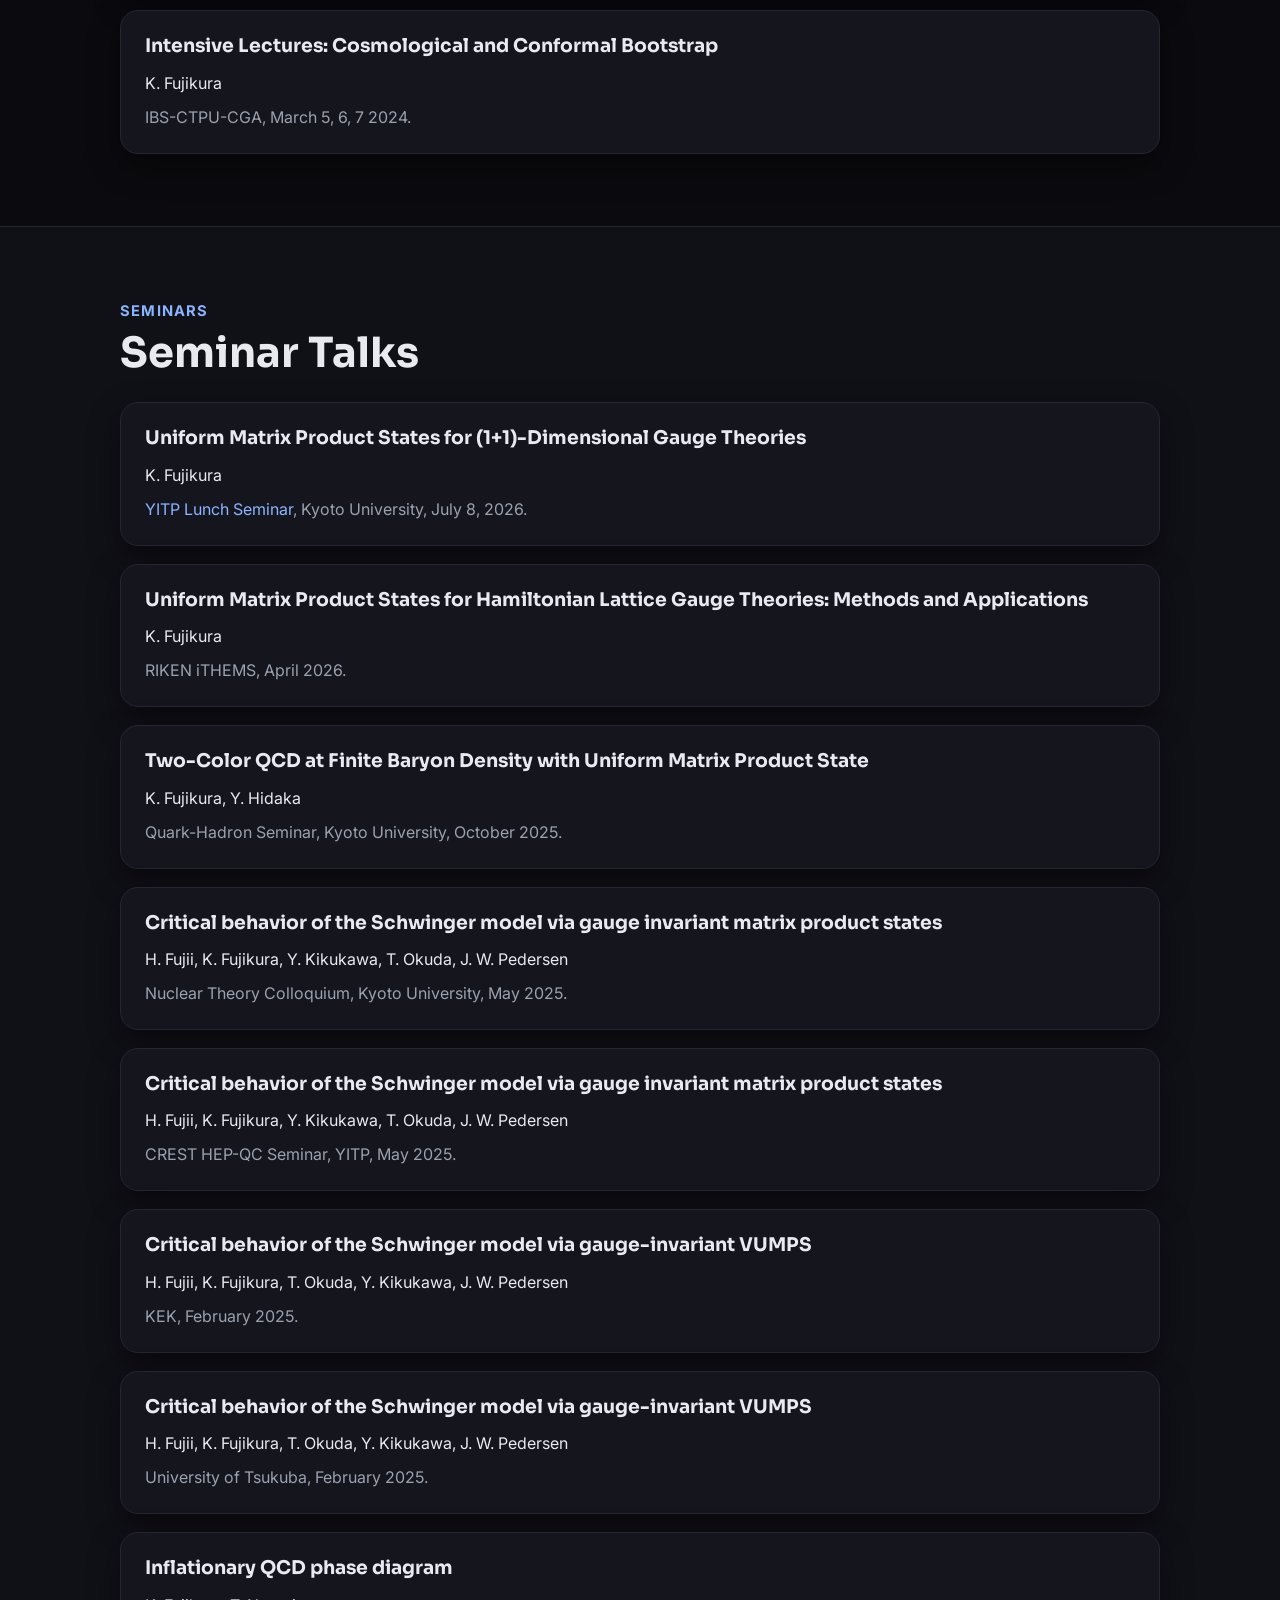
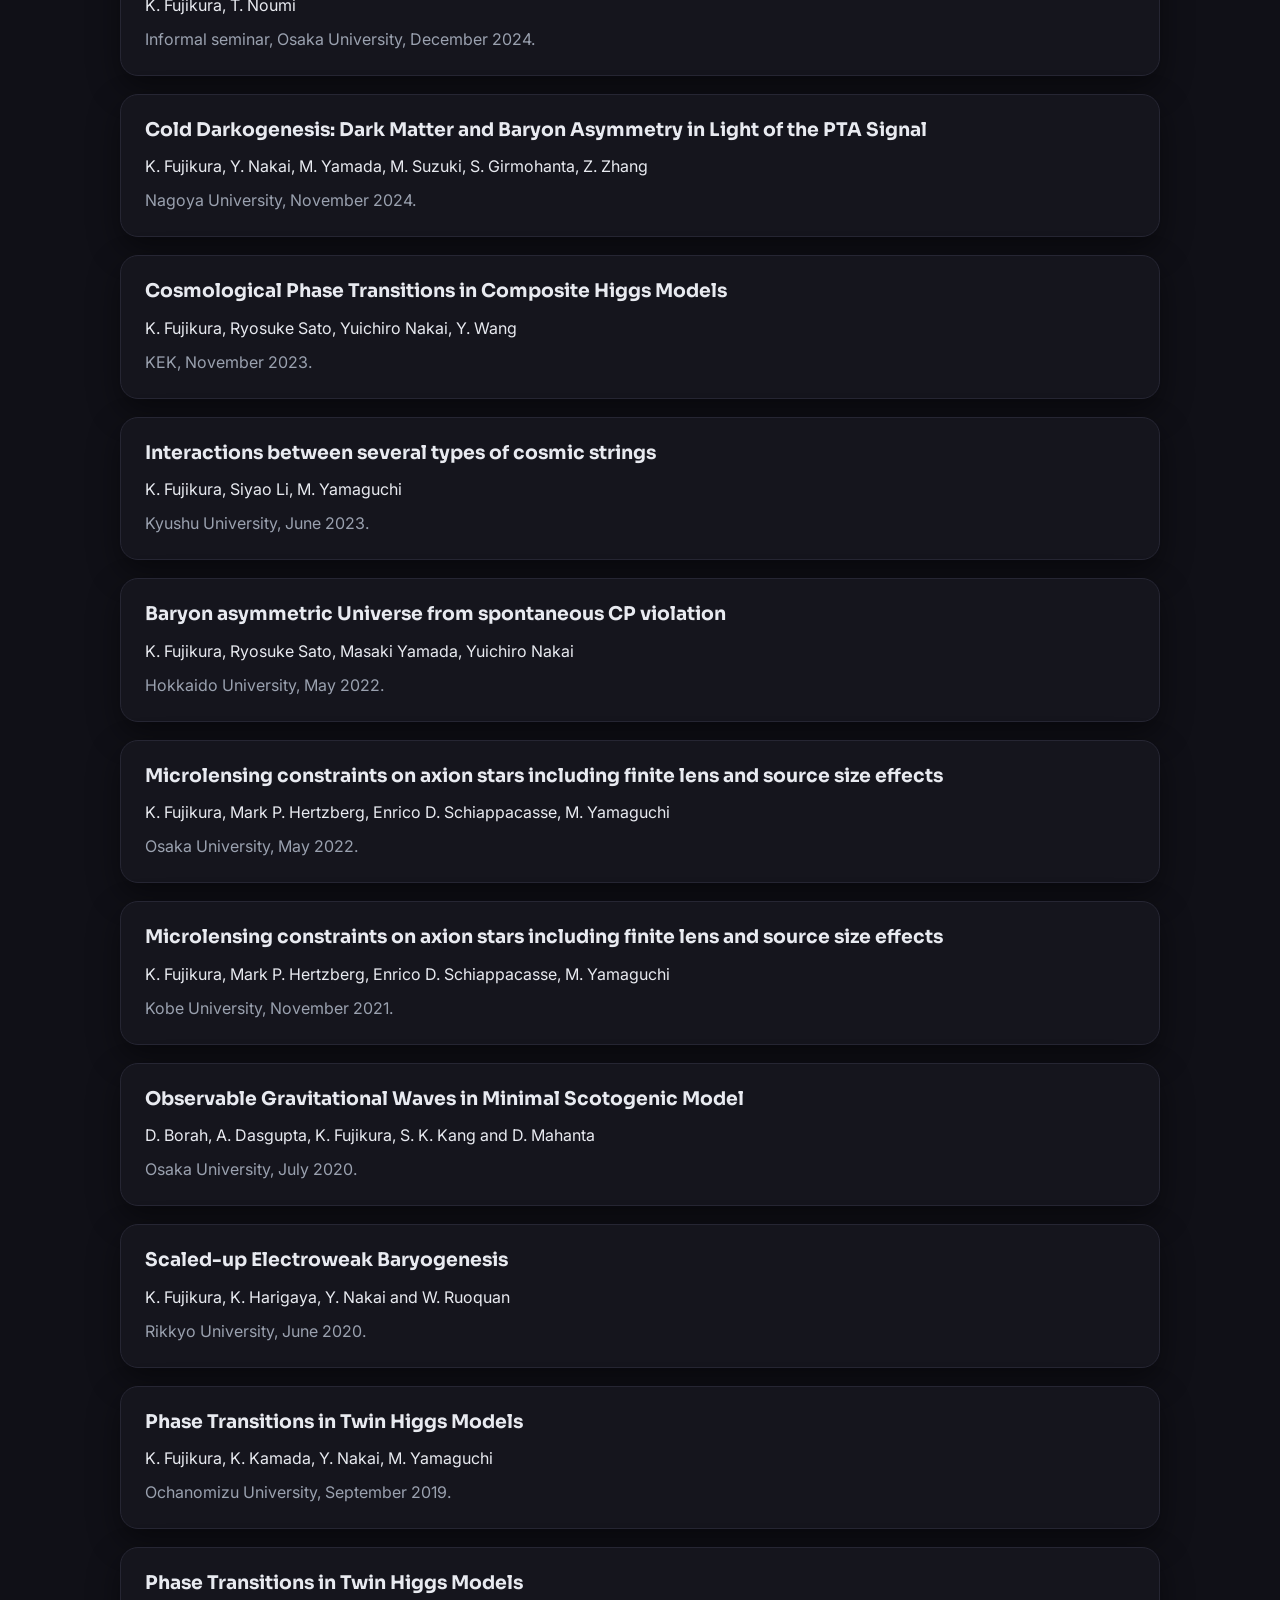
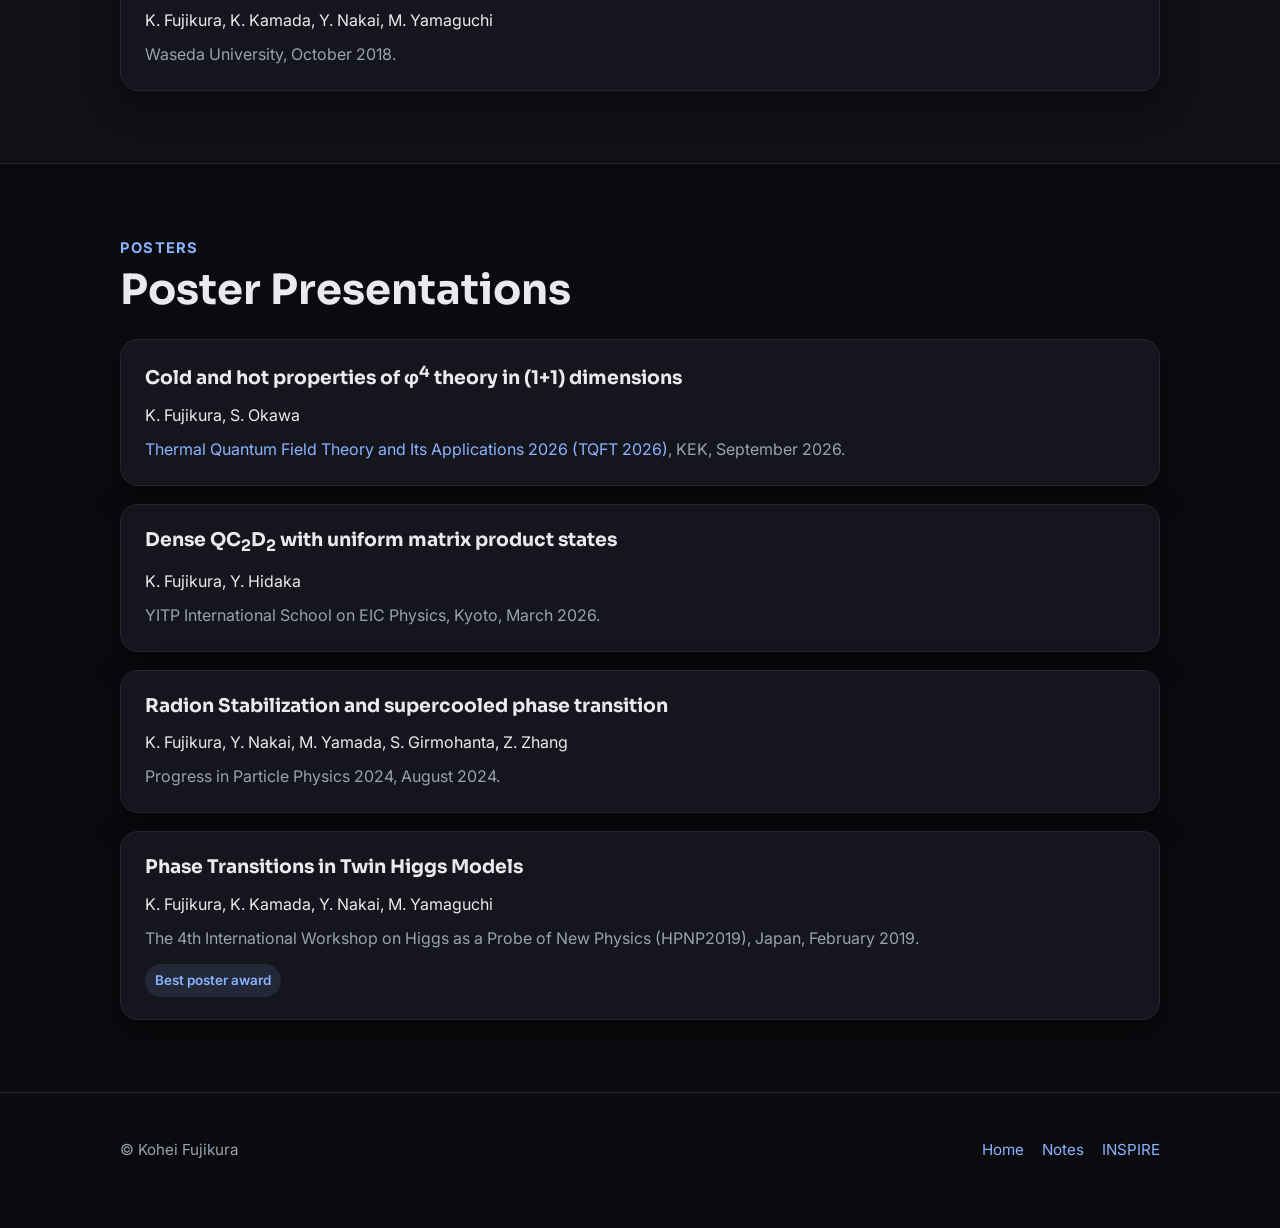
==== commit 77e4edce: "Update publications and presentations" ====
--- a/talks.html
+++ b/talks.html
@@ -47,7 +47,7 @@
             <span>International conference presentations</span>
           </div>
           <div class="stat-card">
-            <strong>19</strong>
+            <strong>20</strong>
             <span>Domestic conference presentations</span>
           </div>
           <div class="stat-card">
@@ -55,7 +55,7 @@
             <span>Seminar presentations</span>
           </div>
           <div class="stat-card">
-            <strong>3</strong>
+            <strong>4</strong>
             <span>Poster presentations</span>
           </div>
           <div class="stat-card">
@@ -255,6 +255,11 @@
           <article class="card">
             <h3 class="talk-title">Dense QC<sub>2</sub>D<sub>2</sub> with uniform matrix product states</h3>
             <p class="talk-authors">K. Fujikura, Y. Hidaka</p>
+            <p class="talk-meta">Japan Physical Society 2026 (81st Annual Meeting), The University of Tokyo (Komaba campus), September 2026.</p>
+          </article>
+          <article class="card">
+            <h3 class="talk-title">Dense QC<sub>2</sub>D<sub>2</sub> with uniform matrix product states</h3>
+            <p class="talk-authors">K. Fujikura, Y. Hidaka</p>
             <p class="talk-meta">CREST HEP-QC One-day Workshop 2026, Kyoto University, April 2026.</p>
           </article>
           <article class="card">
@@ -483,6 +488,11 @@
           <h2>Poster Presentations</h2>
         </div>
         <div class="talk-list">
+          <article class="card">
+            <h3 class="talk-title">Cold and hot properties of &phi;<sup>4</sup> theory in (1+1) dimensions</h3>
+            <p class="talk-authors">K. Fujikura, S. Okawa</p>
+            <p class="talk-meta"><a href="https://www.riise.hiroshima-u.ac.jp/TQFT/html2026/pro.html" target="_blank" rel="noopener noreferrer">Thermal Quantum Field Theory and Its Applications 2026 (TQFT 2026)</a>, KEK, September 2026.</p>
+          </article>
           <article class="card">
             <h3 class="talk-title">Dense QC<sub>2</sub>D<sub>2</sub> with uniform matrix product states</h3>
             <p class="talk-authors">K. Fujikura, Y. Hidaka</p>
